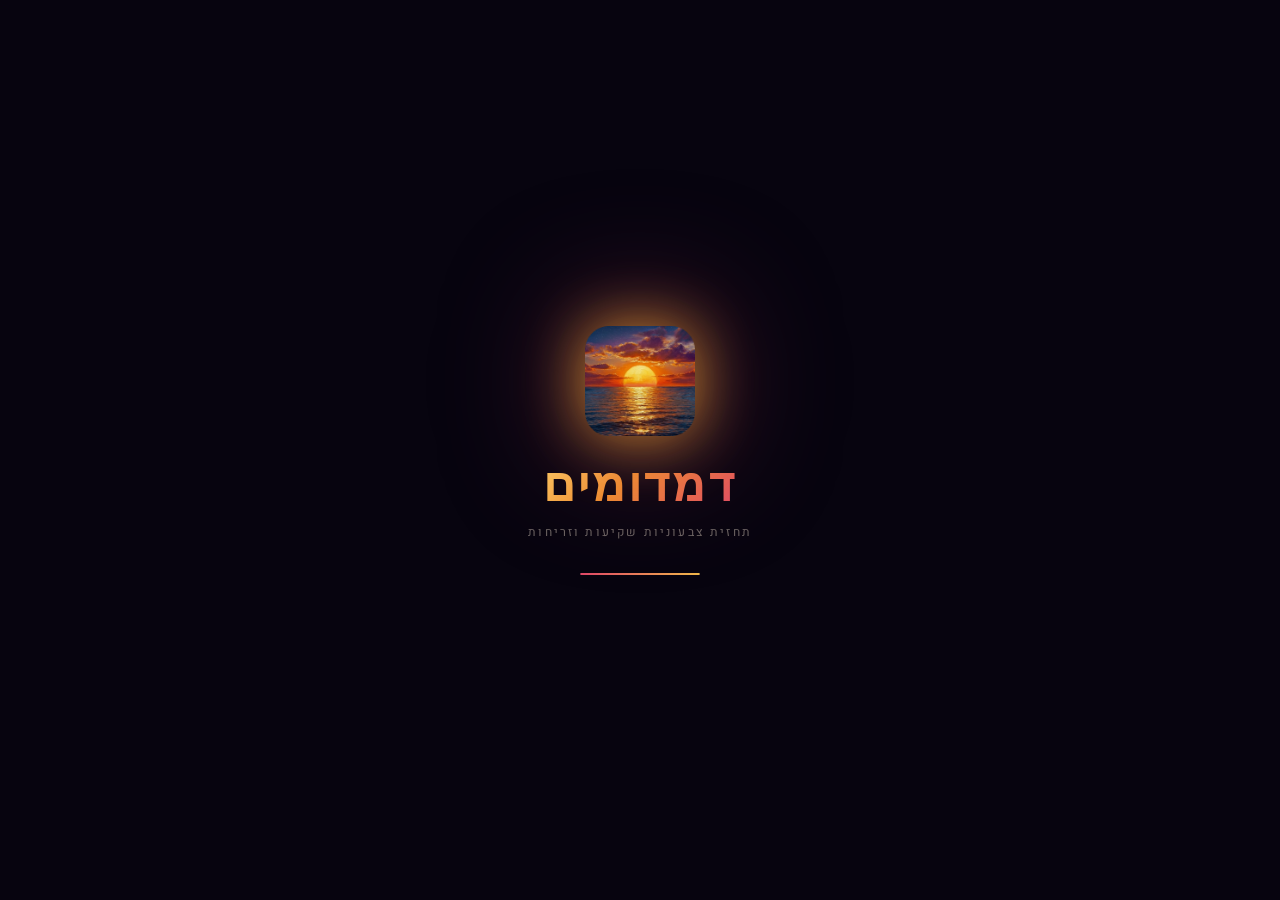
==== index.html @ 78672ca5 "Add files via upload" ====
<!doctype html>
<html lang="he" dir="rtl">
<head>
  <meta charset="UTF-8" />
  <meta name="viewport" content="width=device-width, initial-scale=1, viewport-fit=cover" />
  <meta name="theme-color" content="#07040f" />
  <meta name="apple-mobile-web-app-capable" content="yes" />
  <meta name="apple-mobile-web-app-status-bar-style" content="black-translucent" />
  <link rel="manifest" href="./manifest.json" />
  <link rel="apple-touch-icon" href="icons/icon-192.png" />
  <link rel="preconnect" href="https://fonts.googleapis.com" />
  <link rel="preconnect" href="https://fonts.gstatic.com" crossorigin />
  <link href="https://fonts.googleapis.com/css2?family=Cormorant+Garamond:ital,wght@0,400;0,600;0,700;1,400&family=Heebo:wght@300;400;500;600&display=swap" rel="stylesheet" />
  <link rel="stylesheet" href="./css/app.css" />
  <title>דמדומים</title>
</head>
<body>

<!-- ── Splash ── -->
<div id="splash">
  <img class="splash-logo" src="./icons/icon-512.png" alt="דמדומים" />
  <div class="splash-title">דמדומים</div>
  <div class="splash-sub">תחזית צבעוניות שקיעות וזריחות</div>
  <div class="splash-bar"><div class="splash-bar-fill"></div></div>
</div>

<div class="container">
  <!-- Header -->
  <header>
    <div class="logo-wrap">
      <div class="logo-glow"></div>
      <img class="logo-svg" src="./icons/icon-192.png" alt="דמדומים" />
    </div>
    <h1>דמדומים</h1>
    <p class="tagline">תחזית צבעוניות שקיעות וזריחות</p>
    <div class="header-line"></div>
  </header>

  <!-- Nav -->
  <nav class="nav">
    <a class="nav__item nav__item--active" href="./index.html">🌅 תחזית</a>
    <a class="nav__item" href="./spot.html">🔭 Spot Finder</a>
    <button class="nav__item nav__share" id="btnShareApp" onclick="window.shareApp()">📤 שתף</button>
  </nav>

  <!-- Location (hidden — עדכון אוטומטי דרך app.js) -->
  <div style="display:none" aria-hidden="true">
    <strong id="locInfo"></strong>
    <span id="locCoords"></span>
    <button id="btnGps"></button>
  </div>

  <div class="city-search-row">
    <input class="city-input" id="placeInput" type="text" placeholder="חפש עיר / כתובת..." inputmode="search"
           onkeydown="if(event.key==='Enter') document.getElementById('btnSearch').click()" />
    <button class="city-search-btn" id="btnSearch">🔍</button>
    <button class="city-search-btn" id="btnFav" title="הוסף למועדפים">⭐</button>
  </div>

  <!-- Favorites -->
  <div class="favorites-strip" id="favList"></div>

  <!-- Main content -->
  <div id="mainContent">
    <div class="loading-state">
      <span>🌅</span>
      <p>מאתר מיקום…</p>
    </div>
  </div>

  <!-- Hidden sun data (used by sun.js) -->
  <div style="display:none" aria-hidden="true">
    <span id="sunrise"></span>
    <span id="sunset"></span>
    <span id="sun-astro-dawn"></span>
    <span id="sun-blue-morning"></span>
    <span id="sun-civil-dawn"></span>
    <span id="sun-sunrise-full"></span>
    <span id="sun-golden-end"></span>
    <span id="sun-solar-noon"></span>
    <span id="sun-golden-start"></span>
    <span id="sun-sunset-full"></span>
    <span id="sun-blue-evening"></span>
    <span id="sun-civil-dusk"></span>
    <span id="sun-day-length"></span>
    <span id="sunset-score"></span>
  </div>


  <!-- PWA install -->
  <div class="install-banner" id="installBanner" style="display:none">
    <div>
      <strong>📲 התקן כאפליקציה</strong>
      <p>שתף ← "הוסף למסך הבית"</p>
    </div>
    <button class="install-dismiss" onclick="document.getElementById('installBanner').style.display='none'">×</button>
  </div>

  <footer class="footer-txt">
    נתוני מזג אוויר: Open-Meteo • שמש: sunrise-sunset.org<br>
    דמדומים © 2026
  </footer>
</div>

<script src="./js/app.js"></script>
<script src="./js/sun.js"></script>
<script src="./js/favorites.js"></script>
<script src="./js/forecast.js"></script>
<script src="./js/notifications.js"></script>
</body>
</html>
---- css/app.css ----
/* ══════════════════════════════════════════════════════════════
   דמדומים — app.css
   Visual style: Cormorant Garamond + Heebo, dark cosmic theme
   ══════════════════════════════════════════════════════════════ */

:root {
  --bg:          #07040f;
  --surface:     rgba(255,255,255,0.038);
  --border:      rgba(255,185,80,0.12);
  --border-lit:  rgba(255,185,80,0.28);
  --text:        #f4e8d4;
  --muted:       rgba(244,232,212,0.42);
  --gold:        #f0b84a;
  --gold2:       #ffd46a;
  --rose:        #e04868;
  --sky:         #5aaed4;
  --green:       #4ec870;
  --amber:       #ff9030;
  /* dynamic bg — updated by JS */
  --dyn1: rgba(200,60,100,0.17);
  --dyn2: rgba(240,165,50,0.13);
  --dyn3: rgba(60,110,220,0.09);
}

* { margin:0; padding:0; box-sizing:border-box; }

body {
  font-family: 'Heebo', sans-serif;
  background: var(--bg);
  color: var(--text);
  min-height: 100dvh;
  overflow-x: hidden;
}

/* ── Stars bg ── */
body::after {
  content:''; position:fixed; inset:0; pointer-events:none; z-index:0;
  background-image:
    radial-gradient(1.8px 1.8px at  7%  5%, rgba(255,255,255,0.95) 0%,transparent 100%),
    radial-gradient(1.2px 1.2px at 20%  3%, rgba(255,255,255,0.55) 0%,transparent 100%),
    radial-gradient(2.2px 2.2px at 37%  8%, rgba(255,230,170,0.80) 0%,transparent 100%),
    radial-gradient(1.0px 1.0px at 51%  2%, rgba(255,255,255,0.45) 0%,transparent 100%),
    radial-gradient(1.8px 1.8px at 66%  6%, rgba(255,255,255,0.75) 0%,transparent 100%),
    radial-gradient(1.2px 1.2px at 80%  1%, rgba(190,220,255,0.65) 0%,transparent 100%),
    radial-gradient(2.4px 2.4px at 93% 10%, rgba(255,255,255,0.90) 0%,transparent 100%),
    radial-gradient(1.5px 1.5px at 46%  0%, rgba(255,255,255,0.85) 0%,transparent 100%),
    radial-gradient(1.3px 1.3px at 86% 15%, rgba(200,215,255,0.55) 0%,transparent 100%);
}

/* ── Dynamic glow bg ── */
body::before {
  content:''; position:fixed; inset:0; pointer-events:none; z-index:0;
  background:
    radial-gradient(ellipse 150% 55% at 50% -5%, var(--dyn1) 0%, transparent 55%),
    radial-gradient(ellipse 100% 50% at 90% 110%, var(--dyn2) 0%, transparent 50%),
    radial-gradient(ellipse  70% 35% at  8%  85%, var(--dyn3) 0%, transparent 50%);
  transition: background 2s ease;
}

/* ── Layout ── */
.container {
  position: relative; z-index: 1;
  max-width: 480px; margin: 0 auto;
  padding: 20px 16px 60px;
}

/* ══ SPLASH ══ */
#splash {
  position:fixed; inset:0; z-index:9999;
  background:#07040f;
  display:flex; flex-direction:column; align-items:center; justify-content:center;
  transition: opacity 0.7s ease, transform 0.7s ease;
}
#splash.hidden { opacity:0; transform:scale(1.04); pointer-events:none; }
.splash-logo {
  width:110px; height:110px;
  filter: drop-shadow(0 0 30px rgba(240,165,50,0.8)) drop-shadow(0 0 60px rgba(200,60,100,0.5));
  animation: splash-float 2s ease-in-out infinite;
}
@keyframes splash-float { 0%,100%{transform:translateY(0)} 50%{transform:translateY(-10px)} }
.splash-title {
  font-family:'Cormorant Garamond',serif; font-size:48px; font-weight:600;
  background:linear-gradient(140deg,#ffd46a 0%,#f09030 42%,#e04868 100%);
  -webkit-background-clip:text; background-clip:text; -webkit-text-fill-color:transparent;
  margin-top:20px; letter-spacing:0.06em;
}
.splash-sub { font-size:12px; color:var(--muted); letter-spacing:0.18em; text-transform:uppercase; margin-top:8px; }
.splash-bar { width:120px; height:2px; background:rgba(255,255,255,0.08); border-radius:2px; margin-top:32px; overflow:hidden; }
.splash-bar-fill {
  height:100%; width:0%; border-radius:2px;
  background:linear-gradient(90deg,var(--rose),var(--gold));
  animation: splash-load 1.6s ease forwards;
}
@keyframes splash-load { 0%{width:0%} 100%{width:100%} }

/* ══ HEADER ══ */
header { text-align:center; padding:32px 0 18px; }
.logo-wrap { position:relative; display:inline-block; margin-bottom:14px; }
.logo-svg {
  width:86px; height:86px; display:block;
  filter: drop-shadow(0 0 18px rgba(240,165,50,0.75)) drop-shadow(0 0 40px rgba(200,60,100,0.45));
  animation: float 5s ease-in-out infinite;
}
.logo-glow {
  position:absolute; inset:-24px; border-radius:50%;
  background:radial-gradient(circle,rgba(240,165,50,0.18) 0%,transparent 68%);
  animation: glow-pulse 3.5s ease-in-out infinite; pointer-events:none;
}
@keyframes float      { 0%,100%{transform:translateY(0) rotate(-1deg)} 50%{transform:translateY(-9px) rotate(1deg)} }
@keyframes glow-pulse { 0%,100%{opacity:0.5;transform:scale(1)} 50%{opacity:1;transform:scale(1.12)} }

h1 {
  font-family:'Cormorant Garamond',serif; font-size:38px; font-weight:600; letter-spacing:0.05em;
  background:linear-gradient(140deg,#ffd46a 0%,#f09030 42%,#e04868 100%);
  -webkit-background-clip:text; background-clip:text; -webkit-text-fill-color:transparent;
  margin-bottom:6px;
}
.tagline { font-size:10.5px; color:var(--muted); letter-spacing:0.20em; text-transform:uppercase; font-weight:300; }
.header-line { width:56px; height:1px; margin:14px auto 0; background:linear-gradient(90deg,transparent,var(--gold),transparent); }

/* ══ NAV ══ */
.nav {
  display:flex; gap:4px; margin:14px 0;
  background:rgba(255,255,255,0.02); border:1px solid var(--border);
  border-radius:16px; padding:4px; backdrop-filter:blur(16px);
}
.nav__item {
  flex:1; text-align:center; padding:9px 4px; border-radius:11px;
  font-size:13px; font-weight:500; cursor:pointer;
  transition:all 0.25s; color:var(--muted);
  text-decoration:none;
}
.nav__item--active, .nav__item:hover {
  background:linear-gradient(135deg,rgba(240,180,60,0.22),rgba(200,60,100,0.14));
  color:var(--gold2);
  box-shadow:inset 0 0 0 1px rgba(240,180,60,0.22);
}

/* ══ LOCATION ══ */
.location-bar {
  display:flex; align-items:center; gap:10px;
  background:linear-gradient(135deg,rgba(255,185,80,0.055),rgba(200,60,100,0.028));
  border:1px solid var(--border); border-radius:14px;
  padding:13px 16px; margin-bottom:10px;
  transition:all 0.25s; backdrop-filter:blur(16px);
}
.location-bar:hover { border-color:var(--border-lit); }
.location-icon { font-size:20px; }
.location-text { flex:1; }
.location-text strong { display:block; color:var(--text); font-size:15px; font-weight:600; margin-bottom:1px; }
.location-text span   { font-size:12px; color:var(--muted); }
.refresh-btn {
  background:linear-gradient(135deg,rgba(240,180,60,0.22),rgba(240,165,50,0.12));
  border:1px solid rgba(240,180,60,0.32); border-radius:8px;
  color:var(--gold2); font-size:11px; font-weight:600; letter-spacing:0.06em;
  padding:6px 14px; cursor:pointer; font-family:'Heebo',sans-serif; transition:all 0.2s;
}
.refresh-btn:hover { background:rgba(240,180,60,0.32); }
.refresh-btn:disabled { opacity:0.38; cursor:not-allowed; }

/* ── City search ── */
.city-search-row { display:flex; gap:8px; margin-bottom:6px; }
.city-input {
  flex:1; background:rgba(255,255,255,0.028); border:1px solid var(--border);
  border-radius:12px; color:var(--text); font-family:'Heebo',sans-serif;
  font-size:14px; padding:12px 16px; outline:none; transition:all 0.25s; direction:rtl;
}
.city-input::placeholder { color:var(--muted); }
.city-input:focus { border-color:rgba(240,180,60,0.44); background:rgba(240,180,60,0.04); box-shadow:0 0 0 3px rgba(240,165,50,0.09); }
.city-search-btn {
  background:rgba(255,255,255,0.035); border:1px solid var(--border);
  border-radius:12px; color:var(--muted); font-size:18px;
  padding:0 14px; cursor:pointer; transition:all 0.2s;
}
.city-search-btn:hover { background:rgba(255,255,255,0.08); color:var(--text); border-color:var(--border-lit); }

/* ── Favorites strip ── */
.favorites-strip {
  display:flex; gap:6px; overflow-x:auto; padding:4px 0 10px;
  scrollbar-width:none;
}
.favorites-strip::-webkit-scrollbar { display:none; }
.fav-chip {
  flex-shrink:0; display:flex; align-items:center; gap:5px;
  background:rgba(240,180,60,0.08); border:1px solid rgba(240,180,60,0.2);
  border-radius:20px; padding:5px 10px 5px 12px; cursor:pointer;
  font-size:12px; color:var(--gold); white-space:nowrap; transition:all 0.2s;
}
.fav-chip:hover { background:rgba(240,180,60,0.16); }
.fav-remove { color:var(--muted); font-size:14px; padding:0 2px; }
.fav-remove:hover { color:var(--rose); }

/* ══ LOADING / ERROR ══ */
.loading-state {
  text-align:center; padding:64px 20px; color:var(--muted);
  font-size:16px;
}
.loading-state span { display:block; font-size:44px; margin-bottom:16px; }

/* ══ WEEKLY CHART ══ */
.week-chart-section {
  background:linear-gradient(145deg,rgba(255,255,255,0.04),rgba(255,255,255,0.015));
  border:1px solid var(--border); border-radius:20px;
  padding:18px; margin-bottom:16px;
  animation: slideUp 0.5s ease both;
}
.week-chart-title {
  font-family:'Cormorant Garamond',serif; font-size:18px; font-weight:600; margin-bottom:4px;
  background:linear-gradient(120deg,var(--text),var(--gold));
  -webkit-background-clip:text; background-clip:text; -webkit-text-fill-color:transparent;
}
.week-chart-sub { font-size:11px; color:var(--muted); margin-bottom:16px; }
.chart-bars { display:flex; gap:6px; align-items:flex-end; height:110px; }
.chart-bar-wrap { flex:1; display:flex; flex-direction:column; align-items:center; gap:4px; }
.chart-bar-outer { width:100%; background:rgba(255,255,255,0.06); border-radius:6px; overflow:hidden; flex:1; display:flex; align-items:flex-end; }
.chart-bar-inner { width:100%; border-radius:6px; transition:height 0.8s cubic-bezier(.22,1,.36,1); min-height:4px; }
.chart-bar-label { font-size:9px; color:var(--muted); white-space:nowrap; }
.chart-bar-score { font-size:10px; font-weight:700; }

/* ══ DAY CARDS ══ */
@keyframes slideUp { from{opacity:0;transform:translateY(26px) scale(0.975)} to{opacity:1;transform:none} }

.day-card {
  background:linear-gradient(150deg,rgba(255,255,255,0.048) 0%,rgba(255,255,255,0.018) 100%);
  border:1px solid var(--border); border-radius:22px;
  padding:20px; margin-bottom:16px;
  backdrop-filter:blur(24px);
  animation: slideUp 0.55s cubic-bezier(.22,1,.36,1) both;
  box-shadow:0 6px 28px rgba(0,0,0,0.32), inset 0 1px 0 rgba(255,255,255,0.065);
}
.day-card--today {
  border-color:rgba(240,165,50,0.22);
  box-shadow:0 6px 28px rgba(0,0,0,0.32), 0 0 0 1px rgba(240,165,50,0.1), inset 0 1px 0 rgba(255,255,255,0.07);
}

.day-header { display:flex; justify-content:space-between; align-items:flex-start; margin-bottom:16px; }
.day-name {
  font-family:'Cormorant Garamond',serif; font-size:24px; font-weight:600; letter-spacing:0.03em;
  background:linear-gradient(120deg,var(--text) 0%,var(--gold) 100%);
  -webkit-background-clip:text; background-clip:text; -webkit-text-fill-color:transparent;
}
.day-date { font-size:11px; color:var(--muted); margin-top:3px; letter-spacing:0.05em; }
.weather-summary {
  display:flex; align-items:center; gap:5px; font-size:11.5px; color:var(--muted);
  background:rgba(255,255,255,0.045); border:1px solid var(--border);
  border-radius:8px; padding:5px 10px;
}

/* ══ SUN EVENTS ══ */
.sun-events { display:grid; grid-template-columns:1fr 1fr; gap:10px; margin-bottom:14px; }
.sun-event {
  background:linear-gradient(155deg,rgba(255,255,255,0.042) 0%,rgba(255,255,255,0.014) 100%);
  border:1px solid var(--border); border-radius:16px; padding:14px;
  position:relative; overflow:hidden;
}
.sun-event::after {
  content:''; position:absolute; top:0; left:0; right:0; height:1px;
  background:linear-gradient(90deg,transparent,rgba(255,185,80,0.3),transparent);
}
.sun-event-title { font-size:10px; color:var(--muted); text-transform:uppercase; letter-spacing:0.14em; margin-bottom:7px; font-weight:500; }
.sun-event-time  { font-size:22px; font-weight:600; margin-bottom:4px; font-family:'Cormorant Garamond',serif; letter-spacing:0.02em; }
.golden-window {
  font-size:10px; color:var(--gold); margin-bottom:8px;
  background:rgba(240,165,50,0.1); border-radius:5px; padding:2px 6px; display:inline-block;
}
.score-label     { font-size:10px; color:var(--muted); margin-bottom:5px; display:flex; justify-content:space-between; }
.score-value     { font-weight:700; font-size:12.5px; }
.score-bar-track { height:5px; border-radius:3px; background:rgba(255,255,255,0.06); overflow:hidden; margin-bottom:8px; }
.score-bar-fill  { height:100%; border-radius:3px; transition:width 1.3s cubic-bezier(.22,1,.36,1); }
.score-description { font-size:11px; font-weight:600; letter-spacing:0.02em; }

/* Color palettes */
.color-palette { display:flex; margin-top:12px; border-radius:10px; overflow:hidden; height:18px; box-shadow:0 2px 8px rgba(0,0,0,0.5); }
.palette-swatch { flex:1; }

.quality-spectacular { color:#ff7040 }
.quality-vivid       { color:#ffaa38 }
.quality-nice        { color:#f0cc40 }
.quality-mild        { color:#70b8e0 }
.quality-poor        { color:var(--muted) }
.bar-spectacular { background:linear-gradient(90deg,#cc2200,#ff5030,#ff9040) }
.bar-vivid       { background:linear-gradient(90deg,#e06010,#ff9030,#ffcc40) }
.bar-nice        { background:linear-gradient(90deg,#e0aa00,#f0cc40) }
.bar-mild        { background:linear-gradient(90deg,#3888b8,#70b8e0) }
.bar-poor        { background:linear-gradient(90deg,#303040,#505060) }

/* ══ ACCORDION ══ */
.accordion-btn {
  width:100%; background:rgba(255,255,255,0.025); border:1px solid var(--border);
  border-radius:12px; color:var(--muted); font-family:'Heebo',sans-serif;
  font-size:12px; padding:9px 14px; cursor:pointer;
  display:flex; align-items:center; justify-content:space-between;
  transition:all 0.2s; margin-top:2px;
}
.accordion-btn:hover { background:rgba(255,255,255,0.05); color:var(--text); border-color:var(--border-lit); }
.accordion-arrow { transition:transform 0.3s; font-size:10px; }
.accordion-arrow.open { transform:rotate(180deg); }
.weather-detail {
  background:rgba(255,255,255,0.02); border:1px solid var(--border);
  border-radius:16px; padding:0 14px; margin-top:6px;
  overflow:hidden; max-height:0; opacity:0;
  transition:max-height 0.4s ease, opacity 0.3s ease, padding 0.3s ease;
}
.weather-detail.open { max-height:600px; opacity:1; padding:14px; }
.weather-grid { display:grid; grid-template-columns:1fr 1fr; gap:11px; }
.weather-item { display:flex; align-items:center; gap:9px; }
.weather-item-icon { font-size:22px; flex-shrink:0; }
.weather-item-text { font-size:11px; color:var(--muted); }
.weather-item-text strong { display:block; color:var(--text); font-size:14px; font-weight:600; }

/* ══ RATING / JOURNAL ══ */
.rating-row { display:flex; align-items:center; justify-content:space-between; margin-top:14px; padding-top:14px; border-top:1px solid var(--border); }
.rating-label { font-size:12px; color:var(--muted); }
.rating-stars { display:flex; gap:4px; }
.rating-star { font-size:22px; cursor:pointer; opacity:0.3; transition:all 0.15s; }
.rating-star.active { opacity:1; transform:scale(1.18); }
.rating-saved { font-size:11px; color:var(--green); margin-top:4px; display:none; }

.section-title {
  font-family:'Cormorant Garamond',serif; font-size:18px; font-weight:600; margin-bottom:12px;
  background:linear-gradient(120deg,var(--text),var(--gold));
  -webkit-background-clip:text; background-clip:text; -webkit-text-fill-color:transparent;
}
.muted-label { font-size:13px; color:var(--muted); }

.journal-stars-row { display:flex; align-items:center; gap:10px; margin-bottom:12px; }
.stars-interactive  { display:flex; gap:4px; }
.star-btn {
  background:none; border:none; font-size:26px;
  color:rgba(255,255,255,.2); cursor:pointer; padding:2px;
  transition:color .15s, transform .1s; line-height:1;
  font-family:'Heebo',sans-serif;
}
.star-btn:hover, .star-btn.star--on { color:var(--gold); }
.star-btn:active { transform:scale(1.25); }

.journal-textarea {
  width:100%; padding:12px; border-radius:14px;
  border:1px solid var(--border); background:rgba(0,0,0,.25);
  color:var(--text); font-family:'Heebo',sans-serif; font-size:14px;
  resize:vertical; outline:none;
}

.journal-item {
  background:linear-gradient(145deg,rgba(255,255,255,0.042),rgba(255,255,255,0.016));
  border:1px solid var(--border); border-radius:18px;
  padding:16px; margin-bottom:12px;
  box-shadow:0 4px 16px rgba(0,0,0,0.25);
}
.journal-item-header { display:flex; justify-content:space-between; align-items:flex-start; margin-bottom:8px; }
.journal-item-date { font-family:'Cormorant Garamond',serif; font-size:18px; font-weight:600; }
.journal-item-loc  { font-size:11.5px; color:var(--muted); margin-top:2px; }
.journal-item-del  { background:none; border:none; color:var(--muted); font-size:18px; cursor:pointer; padding:2px 6px; border-radius:6px; transition:all 0.2s; }
.journal-item-del:hover { color:var(--rose); background:rgba(200,60,100,0.12); }

/* ══ SHARE ══ */
.share-card {
  background:linear-gradient(135deg,rgba(255,185,80,0.1),rgba(200,60,100,0.08));
  border:1px solid rgba(240,180,60,0.25); border-radius:18px;
  padding:18px; text-align:center; margin-bottom:16px;
}
.share-card-title { font-family:'Cormorant Garamond',serif; font-size:18px; font-weight:600; margin-bottom:4px; color:var(--gold2); }
.share-card-sub   { font-size:12px; color:var(--muted); margin-bottom:14px; }
.share-row { display:flex; gap:10px; justify-content:center; }
.share-btn-ig {
  flex:1; display:flex; align-items:center; justify-content:center; gap:8px;
  background:linear-gradient(135deg,#f09433,#e6683c,#dc2743,#cc2366,#bc1888);
  border:none; border-radius:12px; color:white; font-family:'Heebo',sans-serif;
  font-size:13px; font-weight:600; padding:11px 16px; cursor:pointer;
}
.share-btn-wa {
  flex:1; display:flex; align-items:center; justify-content:center; gap:8px;
  background:linear-gradient(135deg,#25D366,#128C7E);
  border:none; border-radius:12px; color:white; font-family:'Heebo',sans-serif;
  font-size:13px; font-weight:600; padding:11px 16px; cursor:pointer;
}
#sharePreviewWrap canvas { width:100%; border-radius:16px; display:block; }

/* ══ INSTALL BANNER ══ */
.install-banner {
  display:flex; align-items:center; gap:12px;
  background:rgba(240,180,60,0.08); border:1px solid rgba(240,180,60,0.2);
  border-radius:14px; padding:14px 16px; margin-bottom:16px;
}
.install-banner p { flex:1; font-size:13px; color:var(--muted); line-height:1.5; }
.install-banner strong { color:var(--gold); display:block; font-size:14px; margin-bottom:2px; }
.install-dismiss { background:none; border:none; color:var(--muted); font-size:22px; cursor:pointer; padding:4px; }

/* ══ BTN PRIMARY ══ */
.btn-primary {
  display:block; width:100%;
  background:linear-gradient(135deg,var(--rose),var(--gold));
  border:none; border-radius:12px; color:white;
  font-family:'Heebo',sans-serif; font-size:15px; font-weight:600;
  padding:14px; cursor:pointer; transition:opacity 0.2s;
}
.btn-primary:hover { opacity:0.88; }
.btn-primary:disabled { opacity:0.5; cursor:not-allowed; }

/* ══ FOOTER ══ */
.footer-txt { text-align:center; margin-top:36px; font-size:11px; color:rgba(244,232,212,0.18); line-height:2.1; letter-spacing:0.05em; }

/* ══ SPOT PAGE ══ */
/* (app.css is shared between index and spot) */
.spot-page .container { padding-top:0; }
.item {
  display:flex; align-items:center; gap:12px;
  background:linear-gradient(145deg,rgba(255,255,255,0.04),rgba(255,255,255,0.015));
  border:1px solid var(--border); border-radius:18px;
  padding:15px 16px; margin-bottom:10px;
  animation:slideUp 0.4s cubic-bezier(.22,1,.36,1) both;
  backdrop-filter:blur(16px);
}
.item__left { flex:1; }
.item__title { font-size:15px; font-weight:600; margin-bottom:4px; display:flex; align-items:center; gap:6px; }
.item__meta { display:flex; flex-wrap:wrap; gap:5px; margin-top:6px; }
.item__actions { display:flex; flex-direction:column; align-items:flex-end; gap:6px; }
.item__score {
  font-size:18px; font-weight:800; border-radius:10px; padding:4px 10px;
  font-family:'Cormorant Garamond',serif;
}
.badge {
  font-size:10px; font-weight:600;
  background:rgba(255,255,255,0.06); border:1px solid rgba(255,255,255,0.1);
  border-radius:6px; padding:2px 8px; color:var(--muted);
}

.btn {
  background:rgba(255,255,255,0.05); border:1px solid var(--border);
  border-radius:10px; color:var(--text); font-family:'Heebo',sans-serif;
  font-size:12px; font-weight:600; padding:7px 13px; cursor:pointer;
  text-decoration:none; display:inline-block; transition:all 0.2s;
}
.btn:hover { background:rgba(255,255,255,0.1); border-color:var(--border-lit); }
.btn--primary {
  background:linear-gradient(135deg,rgba(240,180,60,0.22),rgba(200,60,100,0.14));
  border-color:rgba(240,180,60,0.28); color:var(--gold2);
}
.btn--fav-add { padding:7px 11px; font-size:16px; }

.field { display:flex; align-items:center; gap:8px; }
.field__label { font-size:12px; color:var(--muted); white-space:nowrap; }
.range { flex:1; accent-color:var(--gold); }
.pill {
  background:rgba(255,255,255,0.06); border:1px solid var(--border);
  border-radius:999px; padding:4px 12px; font-size:12px; white-space:nowrap;
}
.select {
  background:rgba(255,255,255,0.04); border:1px solid var(--border);
  border-radius:10px; color:var(--text); font-family:'Heebo',sans-serif;
  font-size:13px; padding:8px 12px; outline:none;
}

.input {
  flex:1; background:rgba(255,255,255,0.028); border:1px solid var(--border);
  border-radius:12px; color:var(--text); font-family:'Heebo',sans-serif;
  font-size:14px; padding:12px 16px; outline:none; direction:rtl;
}

.hint { font-size:12px; line-height:1.7; margin-top:8px; }
.list { margin-top:10px; }
.muted { color:var(--muted); }
#resultSummary { font-size:12px; margin-bottom:6px; }

/* ── Notifications ─────────────────────────────────────────────── */
.notif-card {
  background: linear-gradient(145deg,rgba(255,255,255,.042),rgba(255,255,255,.016));
  border: 1px solid var(--border);
  border-radius: 20px;
  padding: 18px 16px;
  margin: 14px 0;
}
.notif-title {
  font-family: 'Cormorant Garamond', serif;
  font-size: 18px; font-weight: 600;
  color: var(--gold); margin-bottom: 12px;
}
.notif-status {
  font-size: 12px; color: var(--muted);
  margin-bottom: 14px; min-height: 16px;
}
.notif-status--ok   { color: var(--green); }
.notif-status--warn { color: var(--amber); }

.notif-row {
  border-top: 1px solid var(--border);
  padding: 12px 0;
}
.notif-row:first-of-type { border-top: none; padding-top: 0; }

.notif-row-label {
  display: flex;
  align-items: center;
  justify-content: space-between;
  font-size: 15px;
  color: var(--text);
  margin-bottom: 6px;
}

.notif-timing {
  padding: 8px 4px 2px;
}
.notif-min-label {
  font-size: 12px; color: var(--muted);
  display: block; margin-bottom: 6px;
}

/* Toggle switch */
.toggle-switch { position: relative; display: inline-block; width: 44px; height: 24px; }
.toggle-switch input { opacity: 0; width: 0; height: 0; }
.toggle-track {
  position: absolute; inset: 0;
  background: rgba(255,255,255,.12);
  border-radius: 24px;
  transition: background .25s;
  cursor: pointer;
}
.toggle-track::after {
  content: '';
  position: absolute;
  width: 18px; height: 18px;
  border-radius: 50%;
  background: var(--muted);
  top: 3px; right: 3px;
  transition: transform .25s, background .25s;
}
.toggle-switch input:checked + .toggle-track { background: rgba(240,180,60,.35); }
.toggle-switch input:checked + .toggle-track::after {
  transform: translateX(-20px);
  background: var(--gold);
}

/* ── Per-day notification button ──────────────────────────────── */
.notif-day-btn {
  margin-top: 10px;
  width: 100%;
  padding: 8px 12px;
  background: rgba(255,255,255,0.06);
  border: 1px solid rgba(255,255,255,0.12);
  border-radius: 10px;
  color: var(--muted);
  font-size: 12px;
  cursor: pointer;
  transition: all 0.2s;
  text-align: center;
}
.notif-day-btn:hover {
  background: rgba(240,165,50,0.12);
  border-color: rgba(240,165,50,0.3);
  color: var(--gold);
}
.notif-day-btn.active {
  background: rgba(240,165,50,0.15);
  border-color: var(--gold);
  color: var(--gold);
}

/* ── Share nav button ──────────────────────────────────────────── */
.nav__share {
  background: none;
  border: 1px solid rgba(255,255,255,0.15);
  border-radius: 22px;
  color: var(--muted);
  font-size: 13px;
  padding: 7px 14px;
  cursor: pointer;
  transition: all 0.2s;
  white-space: nowrap;
}
.nav__share:hover {
  border-color: var(--gold);
  color: var(--gold);
}

/* ── Cycle time button inside notif ───────────────────────────── */
.notif-change {
  font-size: 10px;
  color: var(--muted);
  border: 1px solid rgba(255,255,255,0.15);
  border-radius: 8px;
  padding: 2px 6px;
  cursor: pointer;
  transition: all 0.2s;
  margin-right: 4px;
}
.notif-change:hover { color: var(--gold); border-color: var(--gold); }

/* ── Rating stars fix ─────────────────────────────────────────── */
.rating-star { cursor: pointer; font-size: 22px; transition: transform 0.15s; }
.rating-star:hover { transform: scale(1.2); }
.rating-star.active { color: var(--gold); }
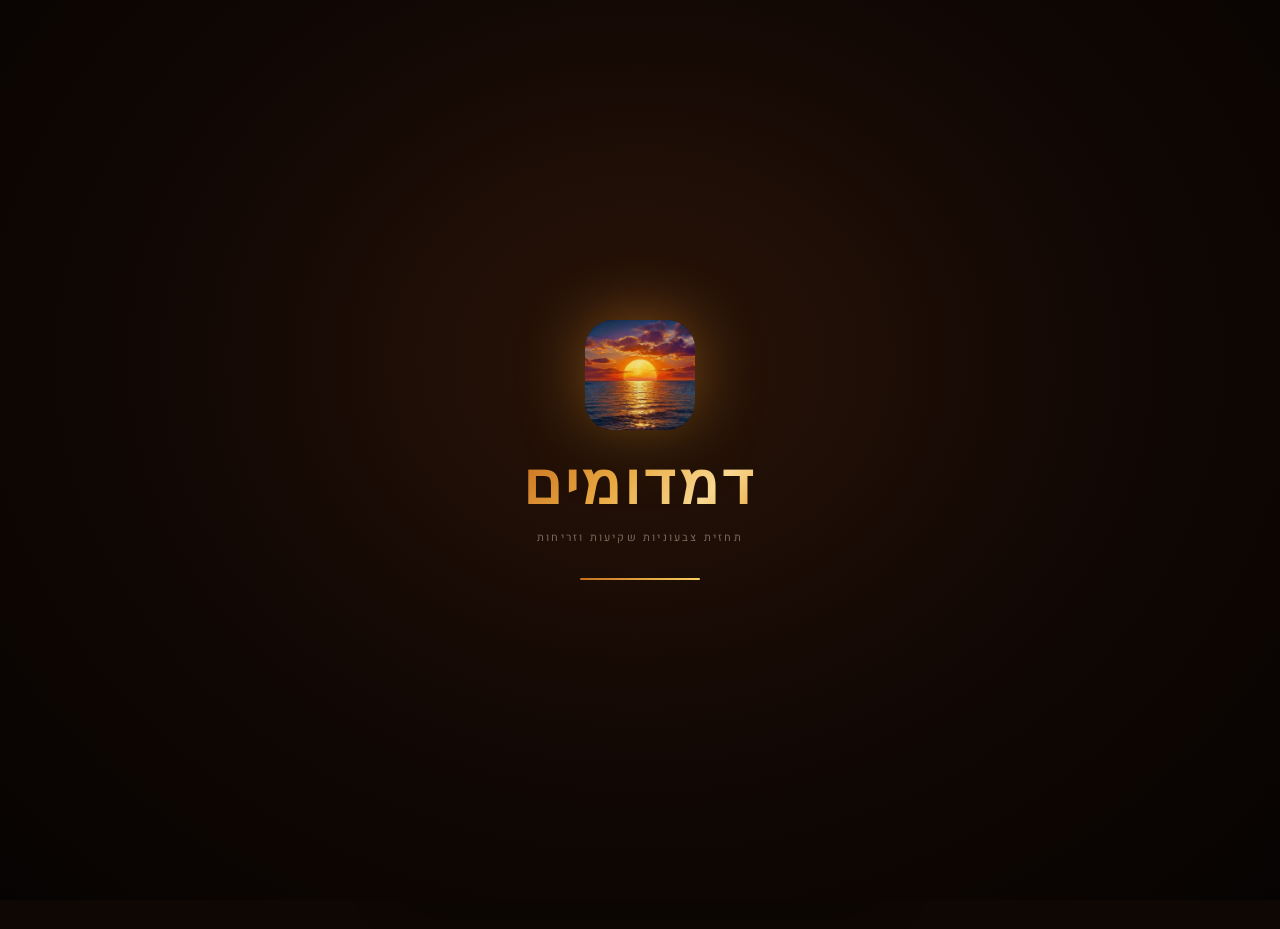
==== commit bbb94787: "Add files via upload" ====
--- a/index.html
+++ b/index.html
@@ -3,109 +3,112 @@
 <head>
   <meta charset="UTF-8" />
   <meta name="viewport" content="width=device-width, initial-scale=1, viewport-fit=cover" />
-  <meta name="theme-color" content="#07040f" />
+  <meta name="theme-color" content="#1a0c04" />
   <meta name="apple-mobile-web-app-capable" content="yes" />
   <meta name="apple-mobile-web-app-status-bar-style" content="black-translucent" />
+  <meta name="description" content="דמדומים — תחזית צבעוניות שקיעות וזריחות" />
   <link rel="manifest" href="./manifest.json" />
-  <link rel="apple-touch-icon" href="icons/icon-192.png" />
+  <link rel="apple-touch-icon" href="./icons/icon-512.png" />
   <link rel="preconnect" href="https://fonts.googleapis.com" />
   <link rel="preconnect" href="https://fonts.gstatic.com" crossorigin />
-  <link href="https://fonts.googleapis.com/css2?family=Cormorant+Garamond:ital,wght@0,400;0,600;0,700;1,400&family=Heebo:wght@300;400;500;600&display=swap" rel="stylesheet" />
+  <link href="https://fonts.googleapis.com/css2?family=Cormorant+Garamond:wght@500;600;700&family=Heebo:wght@300;400;500;700;800&display=swap" rel="stylesheet" />
   <link rel="stylesheet" href="./css/app.css" />
   <title>דמדומים</title>
 </head>
-<body>
-
-<!-- ── Splash ── -->
-<div id="splash">
-  <img class="splash-logo" src="./icons/icon-512.png" alt="דמדומים" />
-  <div class="splash-title">דמדומים</div>
-  <div class="splash-sub">תחזית צבעוניות שקיעות וזריחות</div>
-  <div class="splash-bar"><div class="splash-bar-fill"></div></div>
-</div>
-
-<div class="container">
-  <!-- Header -->
-  <header>
-    <div class="logo-wrap">
-      <div class="logo-glow"></div>
-      <img class="logo-svg" src="./icons/icon-192.png" alt="דמדומים" />
-    </div>
-    <h1>דמדומים</h1>
-    <p class="tagline">תחזית צבעוניות שקיעות וזריחות</p>
-    <div class="header-line"></div>
-  </header>
-
-  <!-- Nav -->
-  <nav class="nav">
-    <a class="nav__item nav__item--active" href="./index.html">🌅 תחזית</a>
-    <a class="nav__item" href="./spot.html">🔭 Spot Finder</a>
-    <button class="nav__item nav__share" id="btnShareApp" onclick="window.shareApp()">📤 שתף</button>
-  </nav>
-
-  <!-- Location (hidden — עדכון אוטומטי דרך app.js) -->
-  <div style="display:none" aria-hidden="true">
-    <strong id="locInfo"></strong>
-    <span id="locCoords"></span>
-    <button id="btnGps"></button>
+<body class="theme-home">
+  <!-- Splash -->
+  <div id="splash" class="splash-v2">
+    <img class="splash-logo" src="./icons/icon-512.png" alt="דמדומים" />
+    <div class="splash-title">דמדומים</div>
+    <div class="splash-sub">תחזית צבעוניות שקיעות וזריחות</div>
+    <div class="splash-bar"><div class="splash-bar-fill"></div></div>
   </div>
 
-  <div class="city-search-row">
-    <input class="city-input" id="placeInput" type="text" placeholder="חפש עיר / כתובת..." inputmode="search"
-           onkeydown="if(event.key==='Enter') document.getElementById('btnSearch').click()" />
-    <button class="city-search-btn" id="btnSearch">🔍</button>
-    <button class="city-search-btn" id="btnFav" title="הוסף למועדפים">⭐</button>
+  <div class="mobile-shell">
+    <!-- Hero -->
+    <header class="hero hero--home">
+      <div class="hero__media"><img src="./icons/icon-512.png" alt="שקיעה" /></div>
+      <div class="hero__overlay"></div>
+      <div class="hero__top">
+        <button class="hero-chip hero-chip--ghost" id="btnShareApp" onclick="window.shareApp()">📤 שתף</button>
+        <button class="hero-chip" id="installBtn" hidden>📲 התקן</button>
+      </div>
+      <div class="hero__content">
+        <span class="eyebrow">Sunset &amp; Sunrise Forecast</span>
+        <h1>דמדומים</h1>
+        <p>תחזית צבעוניות שקיעות וזריחות עם חיפוש נקודות תצפית קרובות.</p>
+        <div class="hero__actions">
+          <a class="cta cta--primary" href="#mainContent">לצפייה בתחזית</a>
+          <a class="cta cta--glass" href="./spot.html">🔭 Spot Finder</a>
+        </div>
+      </div>
+    </header>
+
+    <main class="app-main">
+      <!-- Search card -->
+      <section class="card card--soft card--search">
+        <div class="location-row">
+          <div class="location-copy">
+            <div class="location-label">מיקום נוכחי</div>
+            <strong id="locInfo">מאתר מיקום…</strong>
+            <span id="locCoords"></span>
+          </div>
+          <button class="icon-ghost" id="btnGps" aria-label="GPS">📍</button>
+        </div>
+        <div class="city-search-row city-search-row--v2">
+          <input class="city-input" id="placeInput" type="text"
+                 placeholder="חפש עיר / כתובת..." inputmode="search"
+                 onkeydown="if(event.key==='Enter') document.getElementById('btnSearch').click()" />
+          <button class="city-search-btn" id="btnSearch" aria-label="חיפוש">🔎</button>
+          <button class="city-search-btn city-search-btn--star" id="btnFav" title="הוסף למועדפים">☆</button>
+        </div>
+        <div class="favorites-strip favorites-strip--v2" id="favList"></div>
+      </section>
+
+      <!-- Forecast -->
+      <div id="mainContent" class="forecast-stack">
+        <div class="loading-state loading-state--card">
+          <span>🌅</span>
+          <p>מאתר מיקום…</p>
+        </div>
+      </div>
+
+      <!-- Hidden sun data -->
+      <div style="display:none" aria-hidden="true">
+        <span id="sunrise"></span><span id="sunset"></span>
+        <span id="sun-astro-dawn"></span><span id="sun-blue-morning"></span>
+        <span id="sun-civil-dawn"></span><span id="sun-sunrise-full"></span>
+        <span id="sun-golden-end"></span><span id="sun-solar-noon"></span>
+        <span id="sun-golden-start"></span><span id="sun-sunset-full"></span>
+        <span id="sun-blue-evening"></span><span id="sun-civil-dusk"></span>
+        <span id="sun-day-length"></span><span id="sunset-score"></span>
+      </div>
+
+      <!-- Install banner -->
+      <div class="install-banner" id="installBanner" style="display:none">
+        <div>
+          <strong>📲 התקן כאפליקציה</strong>
+          <p style="margin:4px 0 0;font-size:13px;color:var(--text-muted)">שתף ← הוסף למסך הבית</p>
+        </div>
+        <button class="install-dismiss" onclick="document.getElementById('installBanner').style.display='none'">×</button>
+      </div>
+
+      <footer class="footer-txt footer-txt--v2">
+        נתוני מזג אוויר: Open-Meteo • חישובי שמש: NOAA • דמדומים © 2026
+      </footer>
+    </main>
+
+    <nav class="bottom-nav">
+      <a class="bottom-nav__item is-active" href="./index.html"><span>🏠</span><small>בית</small></a>
+      <a class="bottom-nav__item" href="./spot.html"><span>🔭</span><small>Spot Finder</small></a>
+      <a class="bottom-nav__item" href="./privacy-policy.html"><span>🔒</span><small>פרטיות</small></a>
+    </nav>
   </div>
 
-  <!-- Favorites -->
-  <div class="favorites-strip" id="favList"></div>
-
-  <!-- Main content -->
-  <div id="mainContent">
-    <div class="loading-state">
-      <span>🌅</span>
-      <p>מאתר מיקום…</p>
-    </div>
-  </div>
-
-  <!-- Hidden sun data (used by sun.js) -->
-  <div style="display:none" aria-hidden="true">
-    <span id="sunrise"></span>
-    <span id="sunset"></span>
-    <span id="sun-astro-dawn"></span>
-    <span id="sun-blue-morning"></span>
-    <span id="sun-civil-dawn"></span>
-    <span id="sun-sunrise-full"></span>
-    <span id="sun-golden-end"></span>
-    <span id="sun-solar-noon"></span>
-    <span id="sun-golden-start"></span>
-    <span id="sun-sunset-full"></span>
-    <span id="sun-blue-evening"></span>
-    <span id="sun-civil-dusk"></span>
-    <span id="sun-day-length"></span>
-    <span id="sunset-score"></span>
-  </div>
-
-
-  <!-- PWA install -->
-  <div class="install-banner" id="installBanner" style="display:none">
-    <div>
-      <strong>📲 התקן כאפליקציה</strong>
-      <p>שתף ← "הוסף למסך הבית"</p>
-    </div>
-    <button class="install-dismiss" onclick="document.getElementById('installBanner').style.display='none'">×</button>
-  </div>
-
-  <footer class="footer-txt">
-    נתוני מזג אוויר: Open-Meteo • שמש: sunrise-sunset.org<br>
-    דמדומים © 2026
-  </footer>
-</div>
-
-<script src="./js/app.js"></script>
-<script src="./js/sun.js"></script>
-<script src="./js/favorites.js"></script>
-<script src="./js/forecast.js"></script>
-<script src="./js/notifications.js"></script>
+  <script src="./js/app.js"></script>
+  <script src="./js/sun.js"></script>
+  <script src="./js/favorites.js"></script>
+  <script src="./js/forecast.js"></script>
+  <script src="./js/notifications.js"></script>
 </body>
 </html>
--- a/css/app.css
+++ b/css/app.css
@@ -1,591 +1,712 @@
-/* ══════════════════════════════════════════════════════════════
-   דמדומים — app.css
-   Visual style: Cormorant Garamond + Heebo, dark cosmic theme
-   ══════════════════════════════════════════════════════════════ */
+
+/* ═══════════════════════════════════════════════════════════════
+   דמדומים — Dark Atmospheric Theme
+   "Golden Dusk" — כהה, עמוק, אטמוספרי כמו שמיים לפני שקיעה
+   ═══════════════════════════════════════════════════════════════ */
 
 :root {
-  --bg:          #07040f;
-  --surface:     rgba(255,255,255,0.038);
-  --border:      rgba(255,185,80,0.12);
-  --border-lit:  rgba(255,185,80,0.28);
-  --text:        #f4e8d4;
-  --muted:       rgba(244,232,212,0.42);
-  --gold:        #f0b84a;
-  --gold2:       #ffd46a;
-  --rose:        #e04868;
-  --sky:         #5aaed4;
-  --green:       #4ec870;
-  --amber:       #ff9030;
-  /* dynamic bg — updated by JS */
-  --dyn1: rgba(200,60,100,0.17);
-  --dyn2: rgba(240,165,50,0.13);
-  --dyn3: rgba(60,110,220,0.09);
-}
-
-* { margin:0; padding:0; box-sizing:border-box; }
-
+  /* Core palette — golden dusk */
+  --gold:        #e8a44a;
+  --gold-bright: #f5c878;
+  --gold-dim:    #b07830;
+  --amber:       #c9622a;
+  --cream:       #f5e8d0;
+  --cream-dim:   rgba(245,232,208,0.72);
+
+  /* Glass surfaces */
+  --glass-dark:    rgba(18,10,4,0.55);
+  --glass-mid:     rgba(30,16,6,0.48);
+  --glass-light:   rgba(60,32,10,0.36);
+  --glass-gold:    rgba(180,110,30,0.22);
+  --glass-border:  rgba(220,160,60,0.18);
+  --glass-border-strong: rgba(220,160,60,0.34);
+
+  /* Text */
+  --text:        #f5e8d0;
+  --text-dim:    rgba(245,232,208,0.68);
+  --text-muted:  rgba(245,232,208,0.42);
+
+  /* Functional */
+  --success: #5a9e6a;
+  --danger:  #c05040;
+
+  /* Shadows */
+  --shadow-gold: 0 20px 60px rgba(180,100,20,0.35);
+  --shadow-soft: 0 8px 28px rgba(0,0,0,0.40);
+  --shadow-card: 0 12px 40px rgba(0,0,0,0.50);
+
+  /* Radii */
+  --r-xl: 28px;
+  --r-lg: 22px;
+  --r-md: 16px;
+  --r-sm: 12px;
+  --r-pill: 999px;
+
+  /* Safe areas */
+  --safe-bottom: env(safe-area-inset-bottom, 0px);
+  --safe-top:    env(safe-area-inset-top, 0px);
+
+  /* Dynamic bg orbs (updated by forecast.js) */
+  --dyn1: rgba(255,140,30,0.18);
+  --dyn2: rgba(200,80,20,0.14);
+  --dyn3: rgba(100,60,160,0.10);
+}
+
+/* ── Reset & base ── */
+*, *::before, *::after { box-sizing: border-box }
+html { scroll-behavior: smooth }
 body {
+  margin: 0;
   font-family: 'Heebo', sans-serif;
-  background: var(--bg);
   color: var(--text);
-  min-height: 100dvh;
+  min-height: 100vh;
+  background: #0e0704;
+  -webkit-tap-highlight-color: transparent;
   overflow-x: hidden;
 }
 
-/* ── Stars bg ── */
+/* Full-screen background — sunset photo behind everything */
+body::before {
+  content: '';
+  position: fixed;
+  inset: 0;
+  background:
+    url('./icons/icon-512.png') center/cover no-repeat;
+  filter: saturate(1.3) brightness(0.38) contrast(1.1);
+  z-index: 0;
+  transform: scale(1.04);
+}
+
+/* Atmospheric overlay over background */
 body::after {
-  content:''; position:fixed; inset:0; pointer-events:none; z-index:0;
-  background-image:
-    radial-gradient(1.8px 1.8px at  7%  5%, rgba(255,255,255,0.95) 0%,transparent 100%),
-    radial-gradient(1.2px 1.2px at 20%  3%, rgba(255,255,255,0.55) 0%,transparent 100%),
-    radial-gradient(2.2px 2.2px at 37%  8%, rgba(255,230,170,0.80) 0%,transparent 100%),
-    radial-gradient(1.0px 1.0px at 51%  2%, rgba(255,255,255,0.45) 0%,transparent 100%),
-    radial-gradient(1.8px 1.8px at 66%  6%, rgba(255,255,255,0.75) 0%,transparent 100%),
-    radial-gradient(1.2px 1.2px at 80%  1%, rgba(190,220,255,0.65) 0%,transparent 100%),
-    radial-gradient(2.4px 2.4px at 93% 10%, rgba(255,255,255,0.90) 0%,transparent 100%),
-    radial-gradient(1.5px 1.5px at 46%  0%, rgba(255,255,255,0.85) 0%,transparent 100%),
-    radial-gradient(1.3px 1.3px at 86% 15%, rgba(200,215,255,0.55) 0%,transparent 100%);
-}
-
-/* ── Dynamic glow bg ── */
-body::before {
-  content:''; position:fixed; inset:0; pointer-events:none; z-index:0;
+  content: '';
+  position: fixed;
+  inset: 0;
   background:
-    radial-gradient(ellipse 150% 55% at 50% -5%, var(--dyn1) 0%, transparent 55%),
-    radial-gradient(ellipse 100% 50% at 90% 110%, var(--dyn2) 0%, transparent 50%),
-    radial-gradient(ellipse  70% 35% at  8%  85%, var(--dyn3) 0%, transparent 50%);
-  transition: background 2s ease;
-}
-
-/* ── Layout ── */
-.container {
-  position: relative; z-index: 1;
-  max-width: 480px; margin: 0 auto;
-  padding: 20px 16px 60px;
-}
-
-/* ══ SPLASH ══ */
+    radial-gradient(ellipse at 50% 0%,   var(--dyn1) 0%, transparent 55%),
+    radial-gradient(ellipse at 20% 60%,  var(--dyn2) 0%, transparent 45%),
+    radial-gradient(ellipse at 80% 90%,  var(--dyn3) 0%, transparent 40%),
+    linear-gradient(180deg,
+      rgba(14,7,4,0.20) 0%,
+      rgba(10,5,2,0.55) 50%,
+      rgba(6,3,1,0.80) 100%);
+  z-index: 0;
+  pointer-events: none;
+}
+
+a { color: inherit; text-decoration: none }
+button, input, select { font: inherit }
+img { max-width: 100%; display: block }
+
+.sr-only {
+  position: absolute !important;
+  width: 1px; height: 1px;
+  padding: 0; margin: -1px; overflow: hidden;
+  clip: rect(0,0,0,0); border: 0;
+}
+
+/* ── Shell ── */
+.mobile-shell {
+  position: relative;
+  z-index: 1;
+  width: min(100%, 520px);
+  margin: 0 auto;
+  min-height: 100vh;
+  padding-bottom: calc(100px + var(--safe-bottom));
+}
+.mobile-shell--spot { padding-bottom: calc(100px + var(--safe-bottom)) }
+.app-main { padding: 0 14px 24px }
+.app-main--spot { padding-top: 10px }
+.policy-main { padding: 12px 14px 24px }
+
+/* ══════════════════════════════════════════════
+   SPLASH
+   ══════════════════════════════════════════════ */
 #splash {
-  position:fixed; inset:0; z-index:9999;
-  background:#07040f;
-  display:flex; flex-direction:column; align-items:center; justify-content:center;
-  transition: opacity 0.7s ease, transform 0.7s ease;
-}
-#splash.hidden { opacity:0; transform:scale(1.04); pointer-events:none; }
+  position: fixed; inset: 0; z-index: 9999;
+  display: flex; flex-direction: column;
+  justify-content: center; align-items: center;
+  background: radial-gradient(ellipse at 50% 40%,
+    #2a1408 0%, #120804 50%, #060302 100%);
+  transition: opacity .7s ease, visibility .7s ease;
+}
+#splash.hidden { opacity: 0; visibility: hidden }
+
 .splash-logo {
-  width:110px; height:110px;
-  filter: drop-shadow(0 0 30px rgba(240,165,50,0.8)) drop-shadow(0 0 60px rgba(200,60,100,0.5));
-  animation: splash-float 2s ease-in-out infinite;
-}
-@keyframes splash-float { 0%,100%{transform:translateY(0)} 50%{transform:translateY(-10px)} }
+  width: 110px; height: 110px; border-radius: 28px; object-fit: cover;
+  box-shadow: 0 0 60px rgba(220,140,40,0.50), 0 20px 50px rgba(0,0,0,0.60);
+  animation: splashLogoIn .7s cubic-bezier(.22,1,.36,1) both;
+}
+@keyframes splashLogoIn {
+  from { opacity:0; transform: scale(.75) translateY(20px) }
+  to   { opacity:1; transform: scale(1)   translateY(0) }
+}
 .splash-title {
-  font-family:'Cormorant Garamond',serif; font-size:48px; font-weight:600;
-  background:linear-gradient(140deg,#ffd46a 0%,#f09030 42%,#e04868 100%);
-  -webkit-background-clip:text; background-clip:text; -webkit-text-fill-color:transparent;
-  margin-top:20px; letter-spacing:0.06em;
-}
-.splash-sub { font-size:12px; color:var(--muted); letter-spacing:0.18em; text-transform:uppercase; margin-top:8px; }
-.splash-bar { width:120px; height:2px; background:rgba(255,255,255,0.08); border-radius:2px; margin-top:32px; overflow:hidden; }
+  margin-top: 20px;
+  font-family: 'Cormorant Garamond', serif;
+  font-size: 58px; font-weight: 700; letter-spacing: .06em;
+  background: linear-gradient(135deg, #c87020 0%, #e8a840 40%, #f8d890 75%, #e8a840 100%);
+  -webkit-background-clip: text; background-clip: text;
+  -webkit-text-fill-color: transparent;
+  animation: splashTextIn .8s .18s cubic-bezier(.22,1,.36,1) both;
+}
+.splash-sub {
+  margin-top: 8px; font-size: 11px;
+  letter-spacing: .20em; text-transform: uppercase;
+  color: var(--text-muted);
+  animation: splashTextIn .8s .30s cubic-bezier(.22,1,.36,1) both;
+}
+@keyframes splashTextIn {
+  from { opacity:0; transform: translateY(10px) }
+  to   { opacity:1; transform: translateY(0) }
+}
+.splash-bar {
+  width: 120px; height: 2px; border-radius: 999px;
+  background: rgba(255,255,255,.08); overflow: hidden; margin-top: 32px;
+}
 .splash-bar-fill {
-  height:100%; width:0%; border-radius:2px;
-  background:linear-gradient(90deg,var(--rose),var(--gold));
-  animation: splash-load 1.6s ease forwards;
-}
-@keyframes splash-load { 0%{width:0%} 100%{width:100%} }
-
-/* ══ HEADER ══ */
-header { text-align:center; padding:32px 0 18px; }
-.logo-wrap { position:relative; display:inline-block; margin-bottom:14px; }
-.logo-svg {
-  width:86px; height:86px; display:block;
-  filter: drop-shadow(0 0 18px rgba(240,165,50,0.75)) drop-shadow(0 0 40px rgba(200,60,100,0.45));
-  animation: float 5s ease-in-out infinite;
-}
-.logo-glow {
-  position:absolute; inset:-24px; border-radius:50%;
-  background:radial-gradient(circle,rgba(240,165,50,0.18) 0%,transparent 68%);
-  animation: glow-pulse 3.5s ease-in-out infinite; pointer-events:none;
-}
-@keyframes float      { 0%,100%{transform:translateY(0) rotate(-1deg)} 50%{transform:translateY(-9px) rotate(1deg)} }
-@keyframes glow-pulse { 0%,100%{opacity:0.5;transform:scale(1)} 50%{opacity:1;transform:scale(1.12)} }
-
-h1 {
-  font-family:'Cormorant Garamond',serif; font-size:38px; font-weight:600; letter-spacing:0.05em;
-  background:linear-gradient(140deg,#ffd46a 0%,#f09030 42%,#e04868 100%);
-  -webkit-background-clip:text; background-clip:text; -webkit-text-fill-color:transparent;
-  margin-bottom:6px;
-}
-.tagline { font-size:10.5px; color:var(--muted); letter-spacing:0.20em; text-transform:uppercase; font-weight:300; }
-.header-line { width:56px; height:1px; margin:14px auto 0; background:linear-gradient(90deg,transparent,var(--gold),transparent); }
-
-/* ══ NAV ══ */
-.nav {
-  display:flex; gap:4px; margin:14px 0;
-  background:rgba(255,255,255,0.02); border:1px solid var(--border);
-  border-radius:16px; padding:4px; backdrop-filter:blur(16px);
-}
-.nav__item {
-  flex:1; text-align:center; padding:9px 4px; border-radius:11px;
-  font-size:13px; font-weight:500; cursor:pointer;
-  transition:all 0.25s; color:var(--muted);
-  text-decoration:none;
-}
-.nav__item--active, .nav__item:hover {
-  background:linear-gradient(135deg,rgba(240,180,60,0.22),rgba(200,60,100,0.14));
-  color:var(--gold2);
-  box-shadow:inset 0 0 0 1px rgba(240,180,60,0.22);
-}
-
-/* ══ LOCATION ══ */
-.location-bar {
-  display:flex; align-items:center; gap:10px;
-  background:linear-gradient(135deg,rgba(255,185,80,0.055),rgba(200,60,100,0.028));
-  border:1px solid var(--border); border-radius:14px;
-  padding:13px 16px; margin-bottom:10px;
-  transition:all 0.25s; backdrop-filter:blur(16px);
-}
-.location-bar:hover { border-color:var(--border-lit); }
-.location-icon { font-size:20px; }
-.location-text { flex:1; }
-.location-text strong { display:block; color:var(--text); font-size:15px; font-weight:600; margin-bottom:1px; }
-.location-text span   { font-size:12px; color:var(--muted); }
-.refresh-btn {
-  background:linear-gradient(135deg,rgba(240,180,60,0.22),rgba(240,165,50,0.12));
-  border:1px solid rgba(240,180,60,0.32); border-radius:8px;
-  color:var(--gold2); font-size:11px; font-weight:600; letter-spacing:0.06em;
-  padding:6px 14px; cursor:pointer; font-family:'Heebo',sans-serif; transition:all 0.2s;
-}
-.refresh-btn:hover { background:rgba(240,180,60,0.32); }
-.refresh-btn:disabled { opacity:0.38; cursor:not-allowed; }
-
-/* ── City search ── */
-.city-search-row { display:flex; gap:8px; margin-bottom:6px; }
+  height: 100%; width: 0;
+  background: linear-gradient(90deg, #c87020, #f8d060);
+  animation: splashLoad 1.6s ease forwards;
+}
+@keyframes splashLoad { to { width: 100% } }
+
+/* ══════════════════════════════════════════════
+   HERO
+   ══════════════════════════════════════════════ */
+.hero {
+  position: relative;
+  min-height: 400px;
+  border-radius: 0 0 36px 36px;
+  overflow: hidden;
+}
+.hero--home  { min-height: 460px }
+.hero--compact { min-height: 260px }
+
+/* Hero uses the same bg image but brighter */
+.hero__media { position: absolute; inset: 0 }
+.hero__media img {
+  width: 100%; height: 100%; object-fit: cover;
+  filter: saturate(1.4) brightness(0.72) contrast(1.08);
+}
+.hero__overlay {
+  position: absolute; inset: 0;
+  background:
+    linear-gradient(180deg,
+      rgba(10,5,2,0.25) 0%,
+      rgba(14,7,3,0.18) 30%,
+      rgba(20,10,4,0.55) 65%,
+      rgba(10,5,2,0.95) 100%),
+    radial-gradient(ellipse at 50% 10%, rgba(220,130,40,0.20), transparent 50%);
+}
+.hero__top {
+  position: relative; z-index: 2;
+  display: flex; justify-content: space-between; align-items: center;
+  padding: calc(16px + var(--safe-top)) 16px 0;
+}
+.hero__top--spot { justify-content: space-between }
+.hero__content {
+  position: relative; z-index: 2;
+  padding: 80px 24px 36px;
+  display: flex; flex-direction: column; align-items: center;
+  text-align: center; gap: 12px;
+}
+.hero__content--compact { padding-top: 64px; padding-bottom: 28px }
+
+.eyebrow {
+  display: inline-flex; align-items: center; gap: 6px;
+  padding: 7px 14px; border-radius: var(--r-pill);
+  background: var(--glass-light);
+  border: 1px solid var(--glass-border);
+  backdrop-filter: blur(14px);
+  color: var(--gold); font-size: 10px;
+  letter-spacing: .18em; text-transform: uppercase;
+}
+.hero h1 {
+  margin: 2px 0 0;
+  font-family: 'Cormorant Garamond', serif;
+  font-size: 72px; line-height: .92; font-weight: 700; letter-spacing: .04em;
+  color: var(--cream);
+  text-shadow: 0 4px 40px rgba(200,100,20,0.40), 0 2px 0 rgba(0,0,0,0.30);
+}
+.hero--compact h1 { font-size: 48px }
+.hero p {
+  max-width: 320px; margin: 0;
+  color: var(--text-dim); font-size: 15px; line-height: 1.75;
+  text-shadow: 0 2px 12px rgba(0,0,0,0.50);
+}
+.hero__actions { display: flex; gap: 10px; flex-wrap: wrap; justify-content: center; margin-top: 4px }
+
+/* Chips in hero */
+.hero-chip {
+  display: inline-flex; align-items: center; justify-content: center; gap: 6px;
+  min-height: 40px; padding: 0 16px; border-radius: var(--r-pill);
+  border: 1px solid var(--glass-border);
+  background: var(--glass-dark); backdrop-filter: blur(16px);
+  color: var(--text-dim); cursor: pointer;
+  transition: background .18s, border-color .18s, transform .14s;
+  font-size: 14px;
+}
+.hero-chip:active { transform: scale(.96) }
+.hero-chip--ghost { background: rgba(0,0,0,0.30) }
+.hero-chip--static { cursor: default }
+
+/* CTA buttons */
+.cta {
+  display: inline-flex; align-items: center; justify-content: center;
+  min-height: 52px; padding: 0 24px; border-radius: var(--r-pill);
+  border: 1px solid transparent; font-weight: 700; letter-spacing: .02em;
+  transition: transform .16s, box-shadow .16s, filter .16s;
+}
+.cta:active { transform: scale(.96) }
+.cta--primary {
+  background: linear-gradient(135deg, #a84e18 0%, #d8843c 45%, #f0b860 100%);
+  color: #fff8ec;
+  box-shadow: 0 12px 32px rgba(180,90,20,0.40), inset 0 1px 0 rgba(255,255,255,0.15);
+}
+.cta--primary:hover { filter: brightness(1.08) }
+.cta--glass {
+  background: var(--glass-mid); color: var(--cream);
+  border-color: var(--glass-border); backdrop-filter: blur(14px);
+}
+.cta--glass:hover { background: var(--glass-light) }
+
+/* ══════════════════════════════════════════════
+   CARDS — glass dark
+   ══════════════════════════════════════════════ */
+.card, .controls-card, .results-card,
+.week-chart-section, .day-card, .install-banner {
+  background: var(--glass-dark);
+  border: 1px solid var(--glass-border);
+  border-radius: var(--r-xl);
+  box-shadow: var(--shadow-card);
+  backdrop-filter: blur(24px);
+  -webkit-backdrop-filter: blur(24px);
+}
+.card--soft  { background: var(--glass-mid) }
+.card--search {
+  margin-top: -54px; position: relative; z-index: 3; padding: 18px;
+  background: rgba(16,8,3,0.70);
+  border-color: rgba(200,140,40,0.20);
+}
+.card--map   { padding: 0; overflow: hidden; position: relative }
+.card--policy { padding: 24px 20px; margin-top: 14px }
+
+/* Location row */
+.location-row {
+  display: flex; align-items: center; justify-content: space-between;
+  gap: 12px; margin-bottom: 14px;
+}
+.location-copy { display: flex; flex-direction: column; gap: 3px; min-width: 0 }
+.location-label {
+  font-size: 10px; letter-spacing: .15em; text-transform: uppercase;
+  color: var(--gold); opacity: .8;
+}
+.location-copy strong {
+  font-size: 16px; white-space: nowrap;
+  overflow: hidden; text-overflow: ellipsis; color: var(--cream);
+}
+.location-copy span {
+  font-size: 11px; color: var(--text-muted);
+  white-space: nowrap; overflow: hidden; text-overflow: ellipsis;
+}
+
+.icon-ghost {
+  width: 44px; height: 44px; border: none; border-radius: var(--r-md);
+  background: var(--glass-gold); color: var(--gold);
+  border: 1px solid var(--glass-border); cursor: pointer; font-size: 18px;
+  transition: background .15s, transform .14s;
+}
+.icon-ghost:active { transform: scale(.92) }
+
+/* Search row */
+.city-search-row { display: flex; gap: 8px; align-items: center }
+.city-search-row--v2 {
+  background: rgba(255,255,255,0.06);
+  padding: 6px; border-radius: 18px;
+  border: 1px solid rgba(220,160,60,0.14);
+}
+.city-search-row--spot { margin-top: 14px }
+
 .city-input {
-  flex:1; background:rgba(255,255,255,0.028); border:1px solid var(--border);
-  border-radius:12px; color:var(--text); font-family:'Heebo',sans-serif;
-  font-size:14px; padding:12px 16px; outline:none; transition:all 0.25s; direction:rtl;
-}
-.city-input::placeholder { color:var(--muted); }
-.city-input:focus { border-color:rgba(240,180,60,0.44); background:rgba(240,180,60,0.04); box-shadow:0 0 0 3px rgba(240,165,50,0.09); }
+  flex: 1; min-width: 0; border: none; outline: none;
+  background: transparent; color: var(--cream);
+  font-size: 15px; padding: 10px 12px;
+  direction: rtl; text-align: right;
+}
+.city-input::placeholder { color: var(--text-muted) }
+
 .city-search-btn {
-  background:rgba(255,255,255,0.035); border:1px solid var(--border);
-  border-radius:12px; color:var(--muted); font-size:18px;
-  padding:0 14px; cursor:pointer; transition:all 0.2s;
-}
-.city-search-btn:hover { background:rgba(255,255,255,0.08); color:var(--text); border-color:var(--border-lit); }
-
-/* ── Favorites strip ── */
-.favorites-strip {
-  display:flex; gap:6px; overflow-x:auto; padding:4px 0 10px;
-  scrollbar-width:none;
-}
-.favorites-strip::-webkit-scrollbar { display:none; }
+  min-width: 46px; height: 46px; border: none; border-radius: var(--r-md);
+  cursor: pointer; color: var(--gold);
+  background: var(--glass-gold);
+  border: 1px solid var(--glass-border);
+  transition: transform .14s, filter .14s;
+}
+.city-search-btn:active { transform: scale(.92) }
+.city-search-btn--star { font-size: 20px }
+
+/* Favorites */
+.favorites-strip { display: flex; gap: 8px; overflow: auto; padding-top: 12px }
+.favorites-strip::-webkit-scrollbar { display: none }
+.favorites-strip:empty { display: none }
 .fav-chip {
-  flex-shrink:0; display:flex; align-items:center; gap:5px;
-  background:rgba(240,180,60,0.08); border:1px solid rgba(240,180,60,0.2);
-  border-radius:20px; padding:5px 10px 5px 12px; cursor:pointer;
-  font-size:12px; color:var(--gold); white-space:nowrap; transition:all 0.2s;
-}
-.fav-chip:hover { background:rgba(240,180,60,0.16); }
-.fav-remove { color:var(--muted); font-size:14px; padding:0 2px; }
-.fav-remove:hover { color:var(--rose); }
-
-/* ══ LOADING / ERROR ══ */
+  display: flex; align-items: center; gap: 8px; white-space: nowrap;
+  padding: 8px 14px; border-radius: var(--r-pill);
+  background: var(--glass-light); border: 1px solid var(--glass-border);
+  color: var(--text-dim); font-size: 12px; cursor: pointer;
+  transition: background .15s, transform .14s;
+}
+.fav-chip:active { transform: scale(.96) }
+.fav-remove { font-size: 15px; opacity: .45 }
+
+/* ══════════════════════════════════════════════
+   FORECAST STACK
+   ══════════════════════════════════════════════ */
+.forecast-stack { display: flex; flex-direction: column; gap: 14px; margin-top: 14px }
+
 .loading-state {
-  text-align:center; padding:64px 20px; color:var(--muted);
-  font-size:16px;
-}
-.loading-state span { display:block; font-size:44px; margin-bottom:16px; }
-
-/* ══ WEEKLY CHART ══ */
-.week-chart-section {
-  background:linear-gradient(145deg,rgba(255,255,255,0.04),rgba(255,255,255,0.015));
-  border:1px solid var(--border); border-radius:20px;
-  padding:18px; margin-bottom:16px;
-  animation: slideUp 0.5s ease both;
-}
-.week-chart-title {
-  font-family:'Cormorant Garamond',serif; font-size:18px; font-weight:600; margin-bottom:4px;
-  background:linear-gradient(120deg,var(--text),var(--gold));
-  -webkit-background-clip:text; background-clip:text; -webkit-text-fill-color:transparent;
-}
-.week-chart-sub { font-size:11px; color:var(--muted); margin-bottom:16px; }
-.chart-bars { display:flex; gap:6px; align-items:flex-end; height:110px; }
-.chart-bar-wrap { flex:1; display:flex; flex-direction:column; align-items:center; gap:4px; }
-.chart-bar-outer { width:100%; background:rgba(255,255,255,0.06); border-radius:6px; overflow:hidden; flex:1; display:flex; align-items:flex-end; }
-.chart-bar-inner { width:100%; border-radius:6px; transition:height 0.8s cubic-bezier(.22,1,.36,1); min-height:4px; }
-.chart-bar-label { font-size:9px; color:var(--muted); white-space:nowrap; }
-.chart-bar-score { font-size:10px; font-weight:700; }
-
-/* ══ DAY CARDS ══ */
-@keyframes slideUp { from{opacity:0;transform:translateY(26px) scale(0.975)} to{opacity:1;transform:none} }
-
+  display: flex; flex-direction: column; align-items: center;
+  justify-content: center; text-align: center;
+  gap: 10px; color: var(--text-muted); min-height: 200px; padding: 28px;
+}
+.loading-state--card {
+  background: var(--glass-dark);
+  border: 1px solid var(--glass-border);
+  border-radius: var(--r-xl);
+}
+.loading-state span { font-size: 38px }
+
+/* ── Week Chart ── */
+.week-chart-section { padding: 20px 18px 10px; overflow: hidden }
+
+.week-chart-title, .controls-title, .card__title {
+  font-family: 'Cormorant Garamond', serif;
+  font-size: 32px; color: var(--gold); font-weight: 700; letter-spacing: .02em;
+}
+.controls-title { font-size: 26px }
+
+.week-chart-sub, .controls-sub, .muted,
+.source-hint, #resultSummary, .footer-txt, .policy-list {
+  color: var(--text-muted); font-size: 13px; line-height: 1.7;
+}
+.svg-bar { filter: drop-shadow(0 6px 12px rgba(200,120,30,0.25)) }
+
+/* ── Day Cards ── */
 .day-card {
-  background:linear-gradient(150deg,rgba(255,255,255,0.048) 0%,rgba(255,255,255,0.018) 100%);
-  border:1px solid var(--border); border-radius:22px;
-  padding:20px; margin-bottom:16px;
-  backdrop-filter:blur(24px);
-  animation: slideUp 0.55s cubic-bezier(.22,1,.36,1) both;
-  box-shadow:0 6px 28px rgba(0,0,0,0.32), inset 0 1px 0 rgba(255,255,255,0.065);
+  padding: 22px;
+  animation: fadeUp .50s ease both;
+  background: rgba(16,8,3,0.62);
+  border-color: rgba(200,140,40,0.16);
 }
 .day-card--today {
-  border-color:rgba(240,165,50,0.22);
-  box-shadow:0 6px 28px rgba(0,0,0,0.32), 0 0 0 1px rgba(240,165,50,0.1), inset 0 1px 0 rgba(255,255,255,0.07);
-}
-
-.day-header { display:flex; justify-content:space-between; align-items:flex-start; margin-bottom:16px; }
+  background: rgba(22,11,4,0.72);
+  border-color: rgba(220,150,40,0.28);
+  box-shadow: 0 18px 50px rgba(180,90,20,0.22);
+}
+@keyframes fadeUp {
+  from { opacity:0; transform: translateY(16px) }
+  to   { opacity:1; transform: translateY(0) }
+}
+
+.day-header {
+  display: flex; justify-content: space-between; align-items: flex-start;
+  gap: 10px; margin-bottom: 18px;
+}
 .day-name {
-  font-family:'Cormorant Garamond',serif; font-size:24px; font-weight:600; letter-spacing:0.03em;
-  background:linear-gradient(120deg,var(--text) 0%,var(--gold) 100%);
-  -webkit-background-clip:text; background-clip:text; -webkit-text-fill-color:transparent;
-}
-.day-date { font-size:11px; color:var(--muted); margin-top:3px; letter-spacing:0.05em; }
+  font-family: 'Cormorant Garamond', serif;
+  font-size: 42px; line-height: 1; color: var(--gold); font-weight: 700;
+}
+.day-date { font-size: 15px; color: var(--text-muted) }
+
 .weather-summary {
-  display:flex; align-items:center; gap:5px; font-size:11.5px; color:var(--muted);
-  background:rgba(255,255,255,0.045); border:1px solid var(--border);
-  border-radius:8px; padding:5px 10px;
-}
-
-/* ══ SUN EVENTS ══ */
-.sun-events { display:grid; grid-template-columns:1fr 1fr; gap:10px; margin-bottom:14px; }
+  display: inline-flex; align-items: center; gap: 7px;
+  border-radius: var(--r-pill); padding: 7px 13px;
+  background: var(--glass-light); color: var(--text-dim);
+  border: 1px solid var(--glass-border); font-size: 13px;
+}
+
+/* Sun events grid */
+.sun-events { display: grid; grid-template-columns: 1fr 1fr; gap: 12px }
 .sun-event {
-  background:linear-gradient(155deg,rgba(255,255,255,0.042) 0%,rgba(255,255,255,0.014) 100%);
-  border:1px solid var(--border); border-radius:16px; padding:14px;
-  position:relative; overflow:hidden;
-}
-.sun-event::after {
-  content:''; position:absolute; top:0; left:0; right:0; height:1px;
-  background:linear-gradient(90deg,transparent,rgba(255,185,80,0.3),transparent);
-}
-.sun-event-title { font-size:10px; color:var(--muted); text-transform:uppercase; letter-spacing:0.14em; margin-bottom:7px; font-weight:500; }
-.sun-event-time  { font-size:22px; font-weight:600; margin-bottom:4px; font-family:'Cormorant Garamond',serif; letter-spacing:0.02em; }
-.golden-window {
-  font-size:10px; color:var(--gold); margin-bottom:8px;
-  background:rgba(240,165,50,0.1); border-radius:5px; padding:2px 6px; display:inline-block;
-}
-.score-label     { font-size:10px; color:var(--muted); margin-bottom:5px; display:flex; justify-content:space-between; }
-.score-value     { font-weight:700; font-size:12.5px; }
-.score-bar-track { height:5px; border-radius:3px; background:rgba(255,255,255,0.06); overflow:hidden; margin-bottom:8px; }
-.score-bar-fill  { height:100%; border-radius:3px; transition:width 1.3s cubic-bezier(.22,1,.36,1); }
-.score-description { font-size:11px; font-weight:600; letter-spacing:0.02em; }
-
-/* Color palettes */
-.color-palette { display:flex; margin-top:12px; border-radius:10px; overflow:hidden; height:18px; box-shadow:0 2px 8px rgba(0,0,0,0.5); }
-.palette-swatch { flex:1; }
-
-.quality-spectacular { color:#ff7040 }
-.quality-vivid       { color:#ffaa38 }
-.quality-nice        { color:#f0cc40 }
-.quality-mild        { color:#70b8e0 }
-.quality-poor        { color:var(--muted) }
-.bar-spectacular { background:linear-gradient(90deg,#cc2200,#ff5030,#ff9040) }
-.bar-vivid       { background:linear-gradient(90deg,#e06010,#ff9030,#ffcc40) }
-.bar-nice        { background:linear-gradient(90deg,#e0aa00,#f0cc40) }
-.bar-mild        { background:linear-gradient(90deg,#3888b8,#70b8e0) }
-.bar-poor        { background:linear-gradient(90deg,#303040,#505060) }
-
-/* ══ ACCORDION ══ */
+  background: rgba(255,255,255,0.05);
+  border: 1px solid rgba(220,160,60,0.14);
+  border-radius: 20px; padding: 16px;
+  box-shadow: inset 0 1px 0 rgba(255,255,255,0.06);
+}
+.sun-event-title {
+  font-size: 11px; color: var(--gold); margin-bottom: 8px;
+  letter-spacing: .12em; text-transform: uppercase; opacity: .85;
+}
+.sun-event-time {
+  font-size: 42px; line-height: 1; font-weight: 800;
+  color: var(--cream); margin-bottom: 10px;
+  text-shadow: 0 2px 20px rgba(200,120,30,0.30);
+}
+.golden-window { font-size: 12px; color: var(--gold); margin-bottom: 12px; opacity: .85 }
+
+.score-label {
+  display: flex; justify-content: space-between; align-items: center;
+  gap: 8px; font-size: 12px; color: var(--text-muted);
+}
+.score-value { font-weight: 800; color: var(--cream) }
+
+.score-bar-track {
+  height: 8px; background: rgba(255,255,255,0.08);
+  border-radius: 999px; overflow: hidden; margin-top: 8px;
+}
+.score-bar-fill {
+  height: 100%; border-radius: 999px;
+  background: linear-gradient(90deg, #5a7a9a, #8aaac0);
+  transition: width .5s ease;
+}
+.bar-spectacular { background: linear-gradient(90deg, #c03820, #e07030, #f0b050) }
+.bar-vivid       { background: linear-gradient(90deg, #b05a28, #d89050) }
+.bar-nice        { background: linear-gradient(90deg, #806030, #c09060) }
+.bar-mild        { background: linear-gradient(90deg, #506070, #8090a0) }
+.bar-poor        { background: linear-gradient(90deg, #505560, #8090a0) }
+
+.score-description { font-size: 12px; margin-top: 8px; font-weight: 700 }
+.quality-spectacular, .quality-vivid { color: var(--gold) }
+.quality-nice  { color: #c0a060 }
+.quality-mild, .quality-poor { color: #7090b0 }
+
+.color-palette { display: flex; gap: 5px; margin-top: 12px }
+.palette-swatch { flex: 1; height: 8px; border-radius: 999px; opacity: .85 }
+
+/* Notification buttons */
+.notif-day-btn, .btn-primary {
+  margin-top: 14px; width: 100%; min-height: 44px; border: none;
+  border-radius: var(--r-md); cursor: pointer; font-weight: 700; font-size: 13px;
+  background: var(--glass-gold);
+  color: var(--gold-bright);
+  border: 1px solid var(--glass-border);
+  box-shadow: 0 6px 18px rgba(0,0,0,0.30);
+  transition: transform .14s, filter .14s, background .18s;
+}
+.notif-day-btn:active, .btn-primary:active { transform: scale(.96) }
+.notif-day-btn:hover, .btn-primary:hover { filter: brightness(1.15) }
+.notif-day-btn.active {
+  background: rgba(60,100,60,0.40);
+  border-color: rgba(80,160,80,0.30);
+  color: #90e090;
+}
+.notif-change { cursor: pointer; color: rgba(255,255,255,0.60); font-weight: 700 }
+
+/* Accordion */
 .accordion-btn {
-  width:100%; background:rgba(255,255,255,0.025); border:1px solid var(--border);
-  border-radius:12px; color:var(--muted); font-family:'Heebo',sans-serif;
-  font-size:12px; padding:9px 14px; cursor:pointer;
-  display:flex; align-items:center; justify-content:space-between;
-  transition:all 0.2s; margin-top:2px;
-}
-.accordion-btn:hover { background:rgba(255,255,255,0.05); color:var(--text); border-color:var(--border-lit); }
-.accordion-arrow { transition:transform 0.3s; font-size:10px; }
-.accordion-arrow.open { transform:rotate(180deg); }
+  width: 100%; border: none; border-radius: var(--r-md); margin-top: 14px;
+  padding: 13px 16px; cursor: pointer;
+  background: rgba(255,255,255,0.06);
+  border: 1px solid rgba(220,160,60,0.10);
+  color: var(--text-dim);
+  display: flex; justify-content: space-between; align-items: center;
+  font-weight: 700; font-size: 14px;
+  transition: background .15s;
+}
+.accordion-btn:hover { background: rgba(255,255,255,0.10) }
+.accordion-arrow { transition: transform .22s ease }
+.accordion-arrow.open { transform: rotate(180deg) }
 .weather-detail {
-  background:rgba(255,255,255,0.02); border:1px solid var(--border);
-  border-radius:16px; padding:0 14px; margin-top:6px;
-  overflow:hidden; max-height:0; opacity:0;
-  transition:max-height 0.4s ease, opacity 0.3s ease, padding 0.3s ease;
-}
-.weather-detail.open { max-height:600px; opacity:1; padding:14px; }
-.weather-grid { display:grid; grid-template-columns:1fr 1fr; gap:11px; }
-.weather-item { display:flex; align-items:center; gap:9px; }
-.weather-item-icon { font-size:22px; flex-shrink:0; }
-.weather-item-text { font-size:11px; color:var(--muted); }
-.weather-item-text strong { display:block; color:var(--text); font-size:14px; font-weight:600; }
-
-/* ══ RATING / JOURNAL ══ */
-.rating-row { display:flex; align-items:center; justify-content:space-between; margin-top:14px; padding-top:14px; border-top:1px solid var(--border); }
-.rating-label { font-size:12px; color:var(--muted); }
-.rating-stars { display:flex; gap:4px; }
-.rating-star { font-size:22px; cursor:pointer; opacity:0.3; transition:all 0.15s; }
-.rating-star.active { opacity:1; transform:scale(1.18); }
-.rating-saved { font-size:11px; color:var(--green); margin-top:4px; display:none; }
-
-.section-title {
-  font-family:'Cormorant Garamond',serif; font-size:18px; font-weight:600; margin-bottom:12px;
-  background:linear-gradient(120deg,var(--text),var(--gold));
-  -webkit-background-clip:text; background-clip:text; -webkit-text-fill-color:transparent;
-}
-.muted-label { font-size:13px; color:var(--muted); }
-
-.journal-stars-row { display:flex; align-items:center; gap:10px; margin-bottom:12px; }
-.stars-interactive  { display:flex; gap:4px; }
-.star-btn {
-  background:none; border:none; font-size:26px;
-  color:rgba(255,255,255,.2); cursor:pointer; padding:2px;
-  transition:color .15s, transform .1s; line-height:1;
-  font-family:'Heebo',sans-serif;
-}
-.star-btn:hover, .star-btn.star--on { color:var(--gold); }
-.star-btn:active { transform:scale(1.25); }
-
-.journal-textarea {
-  width:100%; padding:12px; border-radius:14px;
-  border:1px solid var(--border); background:rgba(0,0,0,.25);
-  color:var(--text); font-family:'Heebo',sans-serif; font-size:14px;
-  resize:vertical; outline:none;
-}
-
-.journal-item {
-  background:linear-gradient(145deg,rgba(255,255,255,0.042),rgba(255,255,255,0.016));
-  border:1px solid var(--border); border-radius:18px;
-  padding:16px; margin-bottom:12px;
-  box-shadow:0 4px 16px rgba(0,0,0,0.25);
-}
-.journal-item-header { display:flex; justify-content:space-between; align-items:flex-start; margin-bottom:8px; }
-.journal-item-date { font-family:'Cormorant Garamond',serif; font-size:18px; font-weight:600; }
-.journal-item-loc  { font-size:11.5px; color:var(--muted); margin-top:2px; }
-.journal-item-del  { background:none; border:none; color:var(--muted); font-size:18px; cursor:pointer; padding:2px 6px; border-radius:6px; transition:all 0.2s; }
-.journal-item-del:hover { color:var(--rose); background:rgba(200,60,100,0.12); }
-
-/* ══ SHARE ══ */
-.share-card {
-  background:linear-gradient(135deg,rgba(255,185,80,0.1),rgba(200,60,100,0.08));
-  border:1px solid rgba(240,180,60,0.25); border-radius:18px;
-  padding:18px; text-align:center; margin-bottom:16px;
-}
-.share-card-title { font-family:'Cormorant Garamond',serif; font-size:18px; font-weight:600; margin-bottom:4px; color:var(--gold2); }
-.share-card-sub   { font-size:12px; color:var(--muted); margin-bottom:14px; }
-.share-row { display:flex; gap:10px; justify-content:center; }
-.share-btn-ig {
-  flex:1; display:flex; align-items:center; justify-content:center; gap:8px;
-  background:linear-gradient(135deg,#f09433,#e6683c,#dc2743,#cc2366,#bc1888);
-  border:none; border-radius:12px; color:white; font-family:'Heebo',sans-serif;
-  font-size:13px; font-weight:600; padding:11px 16px; cursor:pointer;
-}
-.share-btn-wa {
-  flex:1; display:flex; align-items:center; justify-content:center; gap:8px;
-  background:linear-gradient(135deg,#25D366,#128C7E);
-  border:none; border-radius:12px; color:white; font-family:'Heebo',sans-serif;
-  font-size:13px; font-weight:600; padding:11px 16px; cursor:pointer;
-}
-#sharePreviewWrap canvas { width:100%; border-radius:16px; display:block; }
-
-/* ══ INSTALL BANNER ══ */
+  max-height: 0; overflow: hidden;
+  transition: max-height .30s ease; margin-top: 0;
+}
+.weather-detail.open { max-height: 300px; margin-top: 12px }
+
+.weather-grid { display: grid; grid-template-columns: 1fr 1fr; gap: 10px }
+.weather-item {
+  display: flex; gap: 10px; align-items: flex-start; padding: 12px 14px;
+  border-radius: var(--r-md);
+  background: rgba(255,255,255,0.06);
+  border: 1px solid rgba(220,160,60,0.08);
+}
+.weather-item-icon { font-size: 18px }
+.weather-item-text { display: flex; flex-direction: column; gap: 2px; font-size: 12px; color: var(--text-muted) }
+.weather-item-text strong { font-size: 15px; color: var(--cream) }
+
+/* Rating */
+.rating-row {
+  display: flex; justify-content: space-between; align-items: center;
+  gap: 12px; margin-top: 16px;
+  border-top: 1px solid rgba(220,160,60,0.10); padding-top: 14px;
+}
+.rating-label { font-size: 13px; color: var(--text-muted) }
+.rating-stars { display: flex; gap: 2px; direction: ltr }
+.rating-star {
+  font-size: 26px; color: rgba(255,255,255,0.18); cursor: pointer;
+  transition: transform .12s, color .12s;
+}
+.rating-star:hover { transform: scale(1.20) }
+.rating-star.active { color: var(--gold) }
+
+/* ══════════════════════════════════════════════
+   SPOT PAGE
+   ══════════════════════════════════════════════ */
+.map-stage { height: 280px }
+#spotMap { height: 100%; width: 100%; background: #1a0e06; border-radius: inherit }
+.map-placeholder {
+  position: absolute; inset: 0;
+  display: flex; flex-direction: column;
+  justify-content: center; align-items: center; gap: 10px;
+  color: var(--text-muted); pointer-events: none;
+}
+.map-placeholder-icon { font-size: 40px; opacity: .6 }
+
+.leaflet-container { border-radius: inherit; background: #1a0e06; font-family: 'Heebo', sans-serif }
+.leaflet-tile-pane { filter: saturate(.7) sepia(.30) brightness(.75) contrast(1.1) }
+
+.spot-popup .leaflet-popup-content-wrapper {
+  background: rgba(16,8,3,0.92);
+  border: 1px solid var(--glass-border);
+  border-radius: 18px;
+  box-shadow: 0 20px 50px rgba(0,0,0,0.60);
+  color: var(--cream);
+}
+.spot-popup .leaflet-popup-content { margin: 14px 16px }
+.spot-popup .leaflet-popup-tip { background: rgba(16,8,3,0.92) }
+.spot-popup .leaflet-popup-close-button {
+  color: var(--text-muted) !important;
+  right: 10px !important; left: auto !important; top: 8px !important;
+}
+.spot-tooltip {
+  background: rgba(16,8,3,0.92);
+  border: 1px solid var(--glass-border);
+  border-radius: 10px; color: var(--gold); font-weight: 700;
+  box-shadow: var(--shadow-soft);
+}
+
+/* Controls */
+.controls-card--v2 { padding: 18px 18px 20px; margin-top: 12px }
+.controls-head { display: flex; justify-content: space-between; gap: 12px }
+.controls-grid { display: flex; flex-direction: column; gap: 12px }
+.controls-grid--v2 { margin-top: 14px }
+.field { display: flex; align-items: center; gap: 10px }
+.field__label { font-size: 12px; color: var(--text-muted); width: 60px; flex: 0 0 60px }
+.range { flex: 1; accent-color: var(--gold) }
+.pill { font-size: 13px; font-weight: 700; color: var(--gold); min-width: 60px; text-align: left }
+
+.select {
+  flex: 1; border: none; background: rgba(255,255,255,0.08);
+  color: var(--cream); min-height: 42px;
+  border-radius: var(--r-md); padding: 0 12px; outline: none;
+  border: 1px solid rgba(220,160,60,0.14);
+}
+.select option { background: #1a0e06; color: var(--cream) }
+
+.filter-block { margin-top: 14px }
+.filter-title { font-size: 12px; color: var(--text-muted); margin-bottom: 8px; letter-spacing: .08em }
+.type-filters { display: flex; flex-wrap: wrap; gap: 8px }
+.type-chip {
+  display: flex; align-items: center; gap: 4px; padding: 8px 12px;
+  border-radius: var(--r-pill); cursor: pointer; user-select: none;
+  background: rgba(255,255,255,0.07); color: var(--text-muted);
+  border: 1px solid rgba(220,160,60,0.10);
+  transition: all .18s ease;
+}
+.type-chip input { display: none }
+.type-chip.checked {
+  background: var(--glass-gold); color: var(--gold-bright);
+  border-color: rgba(220,160,60,0.30);
+}
+
+.btn-primary--wide { margin-top: 18px }
+.results-card { margin-top: 12px }
+#resultSummary { padding: 0 6px 10px }
+.source-hint { text-align: center; padding: 10px 12px 0; font-size: 12px }
+
+.item {
+  display: flex; gap: 12px; align-items: flex-start; padding: 16px; margin-bottom: 10px;
+  background: var(--glass-dark);
+  border: 1px solid var(--glass-border);
+  border-radius: 22px; box-shadow: var(--shadow-soft);
+  transition: transform .18s, box-shadow .18s;
+}
+.item:hover { transform: translateY(-2px); box-shadow: 0 16px 40px rgba(0,0,0,0.55) }
+.item__left { min-width: 0 }
+.item__title { font-size: 15px; font-weight: 800; color: var(--gold) }
+.item__meta { display: flex; flex-wrap: wrap; gap: 6px }
+.item__actions { flex-shrink: 0 }
+.item__score {
+  width: 56px; height: 56px; border-radius: 16px;
+  display: flex; justify-content: center; align-items: center;
+  color: var(--gold); font-weight: 800;
+  background: var(--glass-gold); border: 1px solid var(--glass-border);
+}
+.badge {
+  padding: 4px 9px; border-radius: var(--r-pill);
+  background: rgba(255,255,255,0.07); color: var(--text-muted); font-size: 11px;
+  border: 1px solid rgba(220,160,60,0.10);
+}
+
+/* ══════════════════════════════════════════════
+   BOTTOM NAV — dark floating pill
+   ══════════════════════════════════════════════ */
+.footer-txt--v2 { text-align: center; padding: 10px 10px 0; font-size: 11px }
 .install-banner {
-  display:flex; align-items:center; gap:12px;
-  background:rgba(240,180,60,0.08); border:1px solid rgba(240,180,60,0.2);
-  border-radius:14px; padding:14px 16px; margin-bottom:16px;
-}
-.install-banner p { flex:1; font-size:13px; color:var(--muted); line-height:1.5; }
-.install-banner strong { color:var(--gold); display:block; font-size:14px; margin-bottom:2px; }
-.install-dismiss { background:none; border:none; color:var(--muted); font-size:22px; cursor:pointer; padding:4px; }
-
-/* ══ BTN PRIMARY ══ */
-.btn-primary {
-  display:block; width:100%;
-  background:linear-gradient(135deg,var(--rose),var(--gold));
-  border:none; border-radius:12px; color:white;
-  font-family:'Heebo',sans-serif; font-size:15px; font-weight:600;
-  padding:14px; cursor:pointer; transition:opacity 0.2s;
-}
-.btn-primary:hover { opacity:0.88; }
-.btn-primary:disabled { opacity:0.5; cursor:not-allowed; }
-
-/* ══ FOOTER ══ */
-.footer-txt { text-align:center; margin-top:36px; font-size:11px; color:rgba(244,232,212,0.18); line-height:2.1; letter-spacing:0.05em; }
-
-/* ══ SPOT PAGE ══ */
-/* (app.css is shared between index and spot) */
-.spot-page .container { padding-top:0; }
-.item {
-  display:flex; align-items:center; gap:12px;
-  background:linear-gradient(145deg,rgba(255,255,255,0.04),rgba(255,255,255,0.015));
-  border:1px solid var(--border); border-radius:18px;
-  padding:15px 16px; margin-bottom:10px;
-  animation:slideUp 0.4s cubic-bezier(.22,1,.36,1) both;
-  backdrop-filter:blur(16px);
-}
-.item__left { flex:1; }
-.item__title { font-size:15px; font-weight:600; margin-bottom:4px; display:flex; align-items:center; gap:6px; }
-.item__meta { display:flex; flex-wrap:wrap; gap:5px; margin-top:6px; }
-.item__actions { display:flex; flex-direction:column; align-items:flex-end; gap:6px; }
-.item__score {
-  font-size:18px; font-weight:800; border-radius:10px; padding:4px 10px;
-  font-family:'Cormorant Garamond',serif;
-}
-.badge {
-  font-size:10px; font-weight:600;
-  background:rgba(255,255,255,0.06); border:1px solid rgba(255,255,255,0.1);
-  border-radius:6px; padding:2px 8px; color:var(--muted);
-}
-
-.btn {
-  background:rgba(255,255,255,0.05); border:1px solid var(--border);
-  border-radius:10px; color:var(--text); font-family:'Heebo',sans-serif;
-  font-size:12px; font-weight:600; padding:7px 13px; cursor:pointer;
-  text-decoration:none; display:inline-block; transition:all 0.2s;
-}
-.btn:hover { background:rgba(255,255,255,0.1); border-color:var(--border-lit); }
-.btn--primary {
-  background:linear-gradient(135deg,rgba(240,180,60,0.22),rgba(200,60,100,0.14));
-  border-color:rgba(240,180,60,0.28); color:var(--gold2);
-}
-.btn--fav-add { padding:7px 11px; font-size:16px; }
-
-.field { display:flex; align-items:center; gap:8px; }
-.field__label { font-size:12px; color:var(--muted); white-space:nowrap; }
-.range { flex:1; accent-color:var(--gold); }
-.pill {
-  background:rgba(255,255,255,0.06); border:1px solid var(--border);
-  border-radius:999px; padding:4px 12px; font-size:12px; white-space:nowrap;
-}
-.select {
-  background:rgba(255,255,255,0.04); border:1px solid var(--border);
-  border-radius:10px; color:var(--text); font-family:'Heebo',sans-serif;
-  font-size:13px; padding:8px 12px; outline:none;
-}
-
-.input {
-  flex:1; background:rgba(255,255,255,0.028); border:1px solid var(--border);
-  border-radius:12px; color:var(--text); font-family:'Heebo',sans-serif;
-  font-size:14px; padding:12px 16px; outline:none; direction:rtl;
-}
-
-.hint { font-size:12px; line-height:1.7; margin-top:8px; }
-.list { margin-top:10px; }
-.muted { color:var(--muted); }
-#resultSummary { font-size:12px; margin-bottom:6px; }
-
-/* ── Notifications ─────────────────────────────────────────────── */
-.notif-card {
-  background: linear-gradient(145deg,rgba(255,255,255,.042),rgba(255,255,255,.016));
-  border: 1px solid var(--border);
-  border-radius: 20px;
-  padding: 18px 16px;
-  margin: 14px 0;
-}
-.notif-title {
-  font-family: 'Cormorant Garamond', serif;
-  font-size: 18px; font-weight: 600;
-  color: var(--gold); margin-bottom: 12px;
-}
-.notif-status {
-  font-size: 12px; color: var(--muted);
-  margin-bottom: 14px; min-height: 16px;
-}
-.notif-status--ok   { color: var(--green); }
-.notif-status--warn { color: var(--amber); }
-
-.notif-row {
-  border-top: 1px solid var(--border);
-  padding: 12px 0;
-}
-.notif-row:first-of-type { border-top: none; padding-top: 0; }
-
-.notif-row-label {
-  display: flex;
-  align-items: center;
-  justify-content: space-between;
-  font-size: 15px;
-  color: var(--text);
-  margin-bottom: 6px;
-}
-
-.notif-timing {
-  padding: 8px 4px 2px;
-}
-.notif-min-label {
-  font-size: 12px; color: var(--muted);
-  display: block; margin-bottom: 6px;
-}
-
-/* Toggle switch */
-.toggle-switch { position: relative; display: inline-block; width: 44px; height: 24px; }
-.toggle-switch input { opacity: 0; width: 0; height: 0; }
-.toggle-track {
-  position: absolute; inset: 0;
-  background: rgba(255,255,255,.12);
-  border-radius: 24px;
-  transition: background .25s;
-  cursor: pointer;
-}
-.toggle-track::after {
+  display: flex; align-items: center; justify-content: space-between;
+  gap: 12px; padding: 14px 16px; margin-top: 12px;
+}
+.install-banner strong { display: block; margin-bottom: 2px; color: var(--cream) }
+.install-dismiss {
+  width: 34px; height: 34px; border: none; border-radius: var(--r-sm);
+  background: rgba(255,255,255,0.08); color: var(--text-muted); cursor: pointer;
+}
+
+.bottom-nav {
+  position: fixed; left: 50%; bottom: calc(16px + var(--safe-bottom));
+  transform: translateX(-50%);
+  width: min(calc(100% - 24px), 480px);
+  display: grid; grid-template-columns: repeat(3, 1fr); gap: 6px; padding: 8px;
+  background: rgba(10,5,2,0.80);
+  border: 1px solid rgba(200,140,40,0.20);
+  border-radius: 26px;
+  backdrop-filter: blur(24px);
+  -webkit-backdrop-filter: blur(24px);
+  box-shadow: 0 -4px 30px rgba(0,0,0,0.40), 0 20px 50px rgba(0,0,0,0.30);
+}
+.bottom-nav__item {
+  display: flex; flex-direction: column; align-items: center;
+  justify-content: center; gap: 4px; min-height: 56px;
+  border-radius: 20px; color: var(--text-muted);
+  transition: color .18s, background .18s;
+}
+.bottom-nav__item span { font-size: 20px }
+.bottom-nav__item small { font-size: 11px }
+.bottom-nav__item.is-active {
+  background: var(--glass-gold);
+  color: var(--gold-bright); font-weight: 800;
+  border: 1px solid var(--glass-border);
+}
+
+/* ══════════════════════════════════════════════
+   POLICY
+   ══════════════════════════════════════════════ */
+.policy-list { margin: 0; padding-inline-start: 18px }
+.policy-list li { margin-bottom: 8px; color: var(--text-dim) }
+.card--policy p { color: var(--text-dim) }
+
+/* ══════════════════════════════════════════════
+   RESPONSIVE
+   ══════════════════════════════════════════════ */
+@media (max-width: 420px) {
+  .hero h1          { font-size: 62px }
+  .hero--compact h1 { font-size: 42px }
+  .sun-events       { grid-template-columns: 1fr }
+  .day-name         { font-size: 36px }
+  .sun-event-time   { font-size: 38px }
+  .bottom-nav       { width: calc(100% - 20px) }
+}
+
+/* ══════════════════════════════════════════════
+   GRAIN OVERLAY — texture on top of everything
+   ══════════════════════════════════════════════ */
+.mobile-shell::after {
   content: '';
-  position: absolute;
-  width: 18px; height: 18px;
-  border-radius: 50%;
-  background: var(--muted);
-  top: 3px; right: 3px;
-  transition: transform .25s, background .25s;
-}
-.toggle-switch input:checked + .toggle-track { background: rgba(240,180,60,.35); }
-.toggle-switch input:checked + .toggle-track::after {
-  transform: translateX(-20px);
-  background: var(--gold);
-}
-
-/* ── Per-day notification button ──────────────────────────────── */
-.notif-day-btn {
-  margin-top: 10px;
-  width: 100%;
-  padding: 8px 12px;
-  background: rgba(255,255,255,0.06);
-  border: 1px solid rgba(255,255,255,0.12);
-  border-radius: 10px;
-  color: var(--muted);
-  font-size: 12px;
-  cursor: pointer;
-  transition: all 0.2s;
-  text-align: center;
-}
-.notif-day-btn:hover {
-  background: rgba(240,165,50,0.12);
-  border-color: rgba(240,165,50,0.3);
-  color: var(--gold);
-}
-.notif-day-btn.active {
-  background: rgba(240,165,50,0.15);
-  border-color: var(--gold);
-  color: var(--gold);
-}
-
-/* ── Share nav button ──────────────────────────────────────────── */
-.nav__share {
-  background: none;
-  border: 1px solid rgba(255,255,255,0.15);
-  border-radius: 22px;
-  color: var(--muted);
-  font-size: 13px;
-  padding: 7px 14px;
-  cursor: pointer;
-  transition: all 0.2s;
-  white-space: nowrap;
-}
-.nav__share:hover {
-  border-color: var(--gold);
-  color: var(--gold);
-}
-
-/* ── Cycle time button inside notif ───────────────────────────── */
-.notif-change {
-  font-size: 10px;
-  color: var(--muted);
-  border: 1px solid rgba(255,255,255,0.15);
-  border-radius: 8px;
-  padding: 2px 6px;
-  cursor: pointer;
-  transition: all 0.2s;
-  margin-right: 4px;
-}
-.notif-change:hover { color: var(--gold); border-color: var(--gold); }
-
-/* ── Rating stars fix ─────────────────────────────────────────── */
-.rating-star { cursor: pointer; font-size: 22px; transition: transform 0.15s; }
-.rating-star:hover { transform: scale(1.2); }
-.rating-star.active { color: var(--gold); }
+  position: fixed;
+  inset: 0;
+  pointer-events: none;
+  z-index: 100;
+  opacity: .028;
+  background-image: url("data:image/svg+xml,%3Csvg viewBox='0 0 256 256' xmlns='http://www.w3.org/2000/svg'%3E%3Cfilter id='noise'%3E%3CfeTurbulence type='fractalNoise' baseFrequency='0.9' numOctaves='4' stitchTiles='stitch'/%3E%3C/filter%3E%3Crect width='100%25' height='100%25' filter='url(%23noise)'/%3E%3C/svg%3E");
+  background-size: 200px 200px;
+}
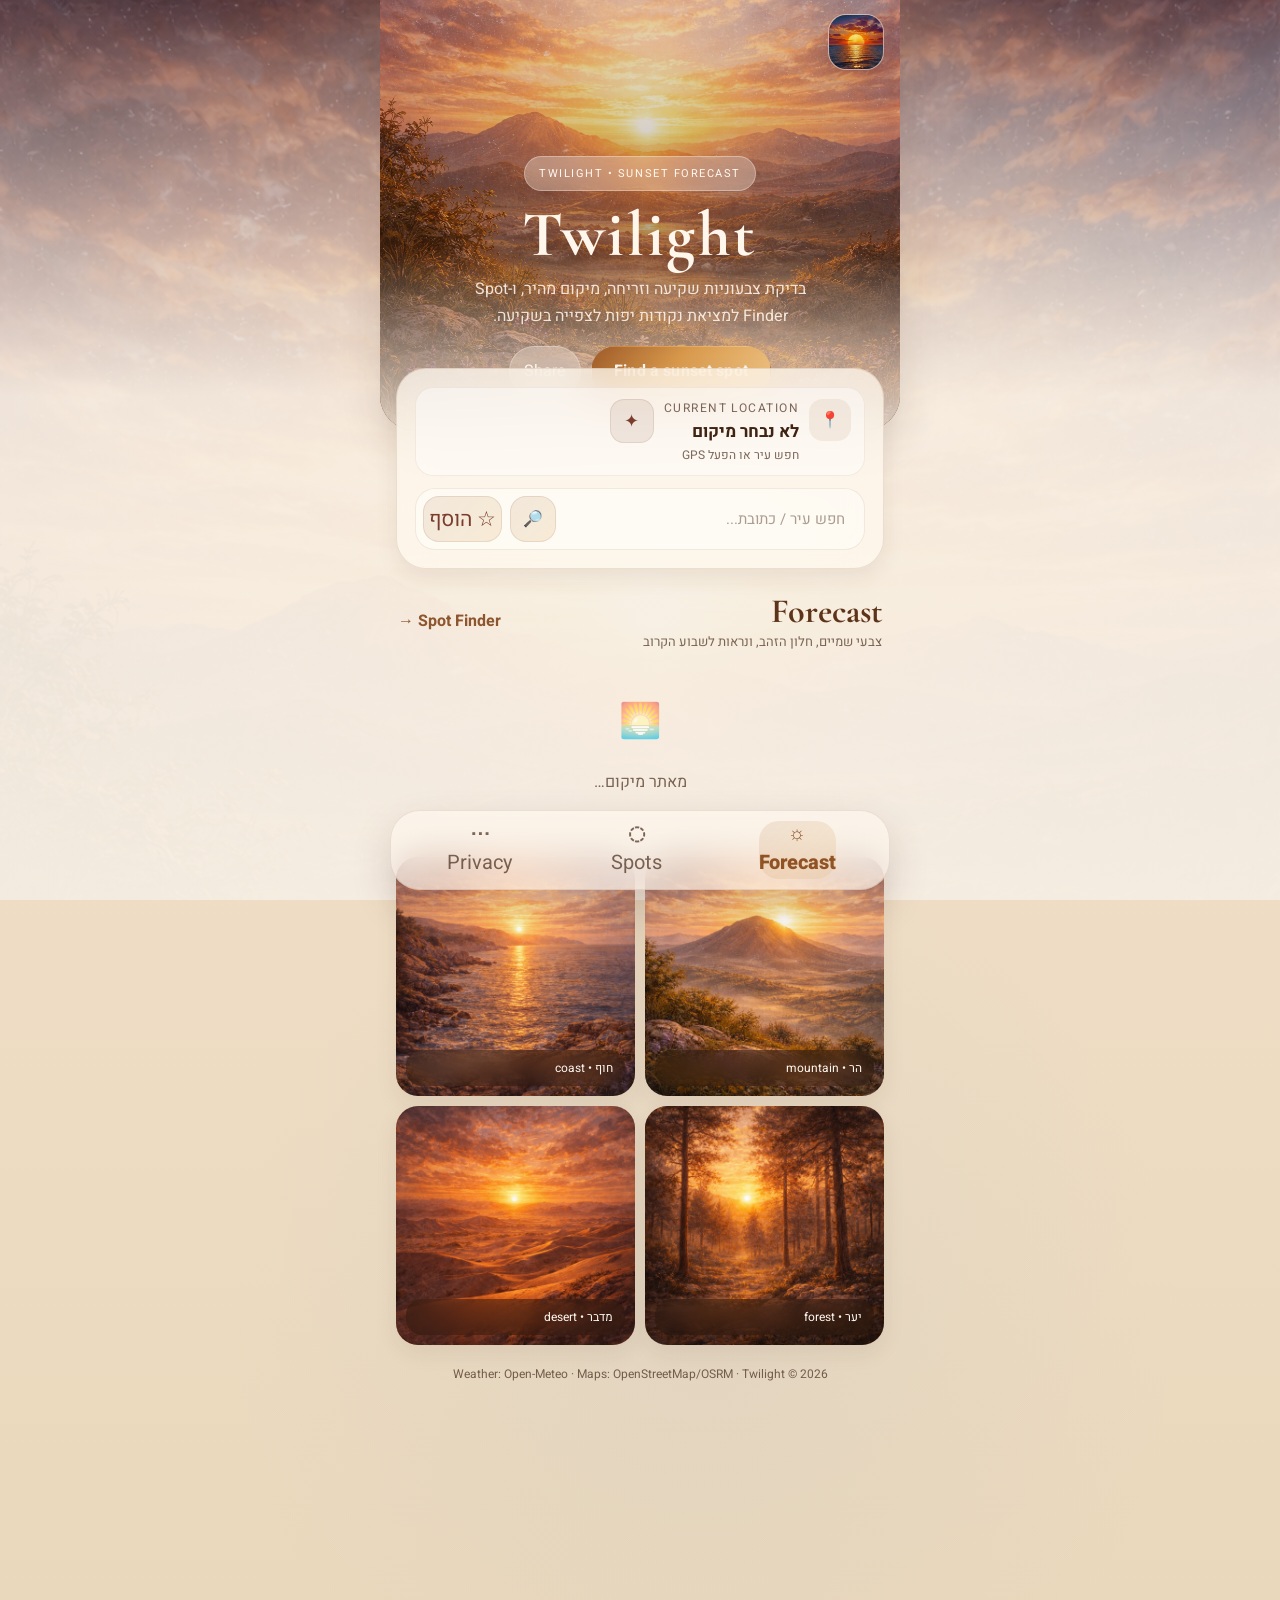
==== commit 38a3c792: "Add files via upload" ====
--- a/index.html
+++ b/index.html
@@ -3,112 +3,113 @@
 <head>
   <meta charset="UTF-8" />
   <meta name="viewport" content="width=device-width, initial-scale=1, viewport-fit=cover" />
-  <meta name="theme-color" content="#1a0c04" />
+  <meta name="theme-color" content="#50301d" />
   <meta name="apple-mobile-web-app-capable" content="yes" />
   <meta name="apple-mobile-web-app-status-bar-style" content="black-translucent" />
-  <meta name="description" content="דמדומים — תחזית צבעוניות שקיעות וזריחות" />
   <link rel="manifest" href="./manifest.json" />
-  <link rel="apple-touch-icon" href="./icons/icon-512.png" />
+  <link rel="apple-touch-icon" href="./icons/icon-192.png" />
   <link rel="preconnect" href="https://fonts.googleapis.com" />
   <link rel="preconnect" href="https://fonts.gstatic.com" crossorigin />
-  <link href="https://fonts.googleapis.com/css2?family=Cormorant+Garamond:wght@500;600;700&family=Heebo:wght@300;400;500;700;800&display=swap" rel="stylesheet" />
+  <link href="https://fonts.googleapis.com/css2?family=Cormorant+Garamond:ital,wght@0,400;0,600;0,700;1,400&family=Heebo:wght@300;400;500;600;700&display=swap" rel="stylesheet" />
   <link rel="stylesheet" href="./css/app.css" />
-  <title>דמדומים</title>
+  <title>Twilight</title>
 </head>
 <body class="theme-home">
-  <!-- Splash -->
-  <div id="splash" class="splash-v2">
-    <img class="splash-logo" src="./icons/icon-512.png" alt="דמדומים" />
-    <div class="splash-title">דמדומים</div>
-    <div class="splash-sub">תחזית צבעוניות שקיעות וזריחות</div>
-    <div class="splash-bar"><div class="splash-bar-fill"></div></div>
-  </div>
+<div id="splash">
+  <img class="splash-logo" src="./icons/icon-512.png" alt="Twilight" />
+  <div class="splash-title">Twilight</div>
+  <div class="splash-sub">Sunset forecast & beautiful spots</div>
+  <div class="splash-bar"><div class="splash-bar-fill"></div></div>
+</div>
 
-  <div class="mobile-shell">
-    <!-- Hero -->
-    <header class="hero hero--home">
-      <div class="hero__media"><img src="./icons/icon-512.png" alt="שקיעה" /></div>
-      <div class="hero__overlay"></div>
-      <div class="hero__top">
-        <button class="hero-chip hero-chip--ghost" id="btnShareApp" onclick="window.shareApp()">📤 שתף</button>
-        <button class="hero-chip" id="installBtn" hidden>📲 התקן</button>
+<div class="app-shell mobile-shell">
+  <header class="hero hero--home">
+    <div class="hero__media"><img src="./assets/backgrounds/hero-golden-hour.png" alt="Golden hour landscape" /></div>
+    <div class="hero__overlay"></div>
+    <div class="hero__top">
+      <div class="hero__logo-badge"><img src="./icons/icon-192.png" alt="Twilight logo"></div>
+      <button class="hero-chip install-inline" id="installBtn" hidden>Install</button>
+    </div>
+    <div class="hero__content">
+      <div class="eyebrow">TWILIGHT • sunset forecast</div>
+      <h1>Twilight</h1>
+      <p class="hero__lede">בדיקת צבעוניות שקיעה וזריחה, מיקום מהיר, ו-Spot Finder למציאת נקודות יפות לצפייה בשקיעה.</p>
+      <div class="hero__actions">
+        <a class="cta cta--primary" href="./spot.html">Find a sunset spot</a>
+        <button class="hero-chip" id="btnShareApp" onclick="window.shareApp()">Share</button>
       </div>
-      <div class="hero__content">
-        <span class="eyebrow">Sunset &amp; Sunrise Forecast</span>
-        <h1>דמדומים</h1>
-        <p>תחזית צבעוניות שקיעות וזריחות עם חיפוש נקודות תצפית קרובות.</p>
-        <div class="hero__actions">
-          <a class="cta cta--primary" href="#mainContent">לצפייה בתחזית</a>
-          <a class="cta cta--glass" href="./spot.html">🔭 Spot Finder</a>
+    </div>
+  </header>
+
+  <main class="app-main">
+    <section class="card card--search search-card">
+      <div class="location-badge">
+        <div class="location-badge__icon">📍</div>
+        <div class="location-copy">
+          <span class="location-label">Current location</span>
+          <strong id="locInfo">לא נבחר מיקום</strong>
+          <span id="locCoords">חפש עיר או הפעל GPS</span>
         </div>
+        <button class="icon-ghost" id="btnGps" title="GPS">✦</button>
       </div>
-    </header>
+      <div class="city-search-row city-search-row--v2">
+        <input class="city-input" id="placeInput" type="text" placeholder="חפש עיר / כתובת..." inputmode="search" onkeydown="if(event.key==='Enter') document.getElementById('btnSearch').click()" />
+        <button class="city-search-btn" id="btnSearch">🔎</button>
+        <button class="city-search-btn city-search-btn--star" id="btnFav" title="הוסף למועדפים">☆</button>
+      </div>
+      <div class="favorites-strip" id="favList"></div>
+    </section>
 
-    <main class="app-main">
-      <!-- Search card -->
-      <section class="card card--soft card--search">
-        <div class="location-row">
-          <div class="location-copy">
-            <div class="location-label">מיקום נוכחי</div>
-            <strong id="locInfo">מאתר מיקום…</strong>
-            <span id="locCoords"></span>
-          </div>
-          <button class="icon-ghost" id="btnGps" aria-label="GPS">📍</button>
-        </div>
-        <div class="city-search-row city-search-row--v2">
-          <input class="city-input" id="placeInput" type="text"
-                 placeholder="חפש עיר / כתובת..." inputmode="search"
-                 onkeydown="if(event.key==='Enter') document.getElementById('btnSearch').click()" />
-          <button class="city-search-btn" id="btnSearch" aria-label="חיפוש">🔎</button>
-          <button class="city-search-btn city-search-btn--star" id="btnFav" title="הוסף למועדפים">☆</button>
-        </div>
-        <div class="favorites-strip favorites-strip--v2" id="favList"></div>
-      </section>
+    <div class="section-title-row">
+      <div>
+        <h2>Forecast</h2>
+        <p>צבעי שמיים, חלון הזהב, ונראות לשבוע הקרוב</p>
+      </div>
+      <a class="inline-link" href="./spot.html">Spot Finder →</a>
+    </div>
 
-      <!-- Forecast -->
-      <div id="mainContent" class="forecast-stack">
-        <div class="loading-state loading-state--card">
-          <span>🌅</span>
-          <p>מאתר מיקום…</p>
-        </div>
-      </div>
+    <div id="mainContent">
+      <div class="loading-state"><span>🌅</span><p>מאתר מיקום…</p></div>
+    </div>
 
-      <!-- Hidden sun data -->
-      <div style="display:none" aria-hidden="true">
-        <span id="sunrise"></span><span id="sunset"></span>
-        <span id="sun-astro-dawn"></span><span id="sun-blue-morning"></span>
-        <span id="sun-civil-dawn"></span><span id="sun-sunrise-full"></span>
-        <span id="sun-golden-end"></span><span id="sun-solar-noon"></span>
-        <span id="sun-golden-start"></span><span id="sun-sunset-full"></span>
-        <span id="sun-blue-evening"></span><span id="sun-civil-dusk"></span>
-        <span id="sun-day-length"></span><span id="sunset-score"></span>
-      </div>
+    <div style="display:none" aria-hidden="true">
+      <span id="sunrise"></span>
+      <span id="sunset"></span>
+      <span id="sun-astro-dawn"></span>
+      <span id="sun-blue-morning"></span>
+      <span id="sun-civil-dawn"></span>
+      <span id="sun-sunrise-full"></span>
+      <span id="sun-golden-end"></span>
+      <span id="sun-solar-noon"></span>
+      <span id="sun-golden-start"></span>
+      <span id="sun-sunset-full"></span>
+      <span id="sun-blue-evening"></span>
+      <span id="sun-civil-dusk"></span>
+      <span id="sun-day-length"></span>
+      <span id="sunset-score"></span>
+    </div>
 
-      <!-- Install banner -->
-      <div class="install-banner" id="installBanner" style="display:none">
-        <div>
-          <strong>📲 התקן כאפליקציה</strong>
-          <p style="margin:4px 0 0;font-size:13px;color:var(--text-muted)">שתף ← הוסף למסך הבית</p>
-        </div>
-        <button class="install-dismiss" onclick="document.getElementById('installBanner').style.display='none'">×</button>
-      </div>
+    <div class="spot-card-grid">
+      <a class="spot-thumb" href="./spot.html"><img src="./assets/spots/spot-mountain.png" alt="Mountain spot"><div class="spot-thumb__label">הר • mountain</div></a>
+      <a class="spot-thumb" href="./spot.html"><img src="./assets/spots/spot-coast.png" alt="Coast spot"><div class="spot-thumb__label">חוף • coast</div></a>
+      <a class="spot-thumb" href="./spot.html"><img src="./assets/spots/spot-forest.png" alt="Forest spot"><div class="spot-thumb__label">יער • forest</div></a>
+      <a class="spot-thumb" href="./spot.html"><img src="./assets/spots/spot-desert.png" alt="Desert spot"><div class="spot-thumb__label">מדבר • desert</div></a>
+    </div>
 
-      <footer class="footer-txt footer-txt--v2">
-        נתוני מזג אוויר: Open-Meteo • חישובי שמש: NOAA • דמדומים © 2026
-      </footer>
-    </main>
+    <div class="footer-note">Weather: Open-Meteo · Maps: OpenStreetMap/OSRM · Twilight © 2026</div>
+  </main>
+</div>
 
-    <nav class="bottom-nav">
-      <a class="bottom-nav__item is-active" href="./index.html"><span>🏠</span><small>בית</small></a>
-      <a class="bottom-nav__item" href="./spot.html"><span>🔭</span><small>Spot Finder</small></a>
-      <a class="bottom-nav__item" href="./privacy-policy.html"><span>🔒</span><small>פרטיות</small></a>
-    </nav>
-  </div>
+<nav class="bottom-nav" aria-label="Primary">
+  <a class="bottom-nav__item is-active" href="./index.html"><strong>☼</strong><span>Forecast</span></a>
+  <a class="bottom-nav__item" href="./spot.html"><strong>◌</strong><span>Spots</span></a>
+  <a class="bottom-nav__item" href="./privacy-policy.html"><strong>⋯</strong><span>Privacy</span></a>
+</nav>
 
-  <script src="./js/app.js"></script>
-  <script src="./js/sun.js"></script>
-  <script src="./js/favorites.js"></script>
-  <script src="./js/forecast.js"></script>
-  <script src="./js/notifications.js"></script>
+<script src="./js/app.js"></script>
+<script src="./js/sun.js"></script>
+<script src="./js/favorites.js"></script>
+<script src="./js/forecast.js"></script>
+<script src="./js/notifications.js"></script>
 </body>
 </html>
--- a/css/app.css
+++ b/css/app.css
@@ -1,99 +1,50 @@
-
-/* ═══════════════════════════════════════════════════════════════
-   דמדומים — Dark Atmospheric Theme
-   "Golden Dusk" — כהה, עמוק, אטמוספרי כמו שמיים לפני שקיעה
-   ═══════════════════════════════════════════════════════════════ */
 
 :root {
-  /* Core palette — golden dusk */
-  --gold:        #e8a44a;
-  --gold-bright: #f5c878;
-  --gold-dim:    #b07830;
-  --amber:       #c9622a;
-  --cream:       #f5e8d0;
-  --cream-dim:   rgba(245,232,208,0.72);
-
-  /* Glass surfaces */
-  --glass-dark:    rgba(18,10,4,0.55);
-  --glass-mid:     rgba(30,16,6,0.48);
-  --glass-light:   rgba(60,32,10,0.36);
-  --glass-gold:    rgba(180,110,30,0.22);
-  --glass-border:  rgba(220,160,60,0.18);
-  --glass-border-strong: rgba(220,160,60,0.34);
-
-  /* Text */
-  --text:        #f5e8d0;
-  --text-dim:    rgba(245,232,208,0.68);
-  --text-muted:  rgba(245,232,208,0.42);
-
-  /* Functional */
-  --success: #5a9e6a;
-  --danger:  #c05040;
-
-  /* Shadows */
-  --shadow-gold: 0 20px 60px rgba(180,100,20,0.35);
-  --shadow-soft: 0 8px 28px rgba(0,0,0,0.40);
-  --shadow-card: 0 12px 40px rgba(0,0,0,0.50);
-
-  /* Radii */
-  --r-xl: 28px;
-  --r-lg: 22px;
-  --r-md: 16px;
-  --r-sm: 12px;
-  --r-pill: 999px;
-
-  /* Safe areas */
+  --bg: #f4eadc;
+  --bg-2: #ead8bf;
+  --paper: rgba(255,248,238,0.75);
+  --paper-strong: rgba(255,248,238,0.95);
+  --surface: rgba(103, 62, 32, 0.10);
+  --surface-2: rgba(255,255,255,0.34);
+  --text: #3f2413;
+  --muted: rgba(63,36,19,0.68);
+  --muted-2: rgba(63,36,19,0.42);
+  --line: rgba(121, 79, 44, 0.14);
+  --line-strong: rgba(121, 79, 44, 0.22);
+  --gold: #c98a3d;
+  --gold-2: #e5b668;
+  --accent: #c76a3f;
+  --accent-2: #7a3d2d;
+  --sky: #7d9ab8;
+  --success: #648f5d;
+  --danger: #b65045;
+  --shadow: 0 16px 40px rgba(80,44,20,0.14);
+  --shadow-soft: 0 8px 22px rgba(80,44,20,0.08);
+  --radius-xl: 30px;
+  --radius-lg: 24px;
+  --radius-md: 18px;
+  --radius-sm: 14px;
   --safe-bottom: env(safe-area-inset-bottom, 0px);
-  --safe-top:    env(safe-area-inset-top, 0px);
-
-  /* Dynamic bg orbs (updated by forecast.js) */
-  --dyn1: rgba(255,140,30,0.18);
-  --dyn2: rgba(200,80,20,0.14);
-  --dyn3: rgba(100,60,160,0.10);
-}
-
-/* ── Reset & base ── */
-*, *::before, *::after { box-sizing: border-box }
+  --safe-top: env(safe-area-inset-top, 0px);
+  --dyn1: rgba(255,186,118,0.16);
+  --dyn2: rgba(210,121,78,0.10);
+  --dyn3: rgba(121,157,210,0.08);
+}
+
+* { box-sizing: border-box }
 html { scroll-behavior: smooth }
 body {
   margin: 0;
   font-family: 'Heebo', sans-serif;
   color: var(--text);
+  background:
+    radial-gradient(circle at 15% 20%, var(--dyn1) 0%, transparent 34%),
+    radial-gradient(circle at 82% 18%, var(--dyn2) 0%, transparent 28%),
+    radial-gradient(circle at 55% 82%, var(--dyn3) 0%, transparent 32%),
+    linear-gradient(180deg, #f7efe4 0%, #efdec6 48%, #ead8bc 100%);
   min-height: 100vh;
-  background: #0e0704;
   -webkit-tap-highlight-color: transparent;
-  overflow-x: hidden;
-}
-
-/* Full-screen background — sunset photo behind everything */
-body::before {
-  content: '';
-  position: fixed;
-  inset: 0;
-  background:
-    url('./icons/icon-512.png') center/cover no-repeat;
-  filter: saturate(1.3) brightness(0.38) contrast(1.1);
-  z-index: 0;
-  transform: scale(1.04);
-}
-
-/* Atmospheric overlay over background */
-body::after {
-  content: '';
-  position: fixed;
-  inset: 0;
-  background:
-    radial-gradient(ellipse at 50% 0%,   var(--dyn1) 0%, transparent 55%),
-    radial-gradient(ellipse at 20% 60%,  var(--dyn2) 0%, transparent 45%),
-    radial-gradient(ellipse at 80% 90%,  var(--dyn3) 0%, transparent 40%),
-    linear-gradient(180deg,
-      rgba(14,7,4,0.20) 0%,
-      rgba(10,5,2,0.55) 50%,
-      rgba(6,3,1,0.80) 100%);
-  z-index: 0;
-  pointer-events: none;
-}
-
+}
 a { color: inherit; text-decoration: none }
 button, input, select { font: inherit }
 img { max-width: 100%; display: block }
@@ -101,612 +52,538 @@
 .sr-only {
   position: absolute !important;
   width: 1px; height: 1px;
-  padding: 0; margin: -1px; overflow: hidden;
-  clip: rect(0,0,0,0); border: 0;
-}
-
-/* ── Shell ── */
+  padding: 0; margin: -1px; overflow: hidden; clip: rect(0,0,0,0); border: 0;
+}
+
 .mobile-shell {
-  position: relative;
-  z-index: 1;
   width: min(100%, 520px);
   margin: 0 auto;
   min-height: 100vh;
-  padding-bottom: calc(100px + var(--safe-bottom));
-}
-.mobile-shell--spot { padding-bottom: calc(100px + var(--safe-bottom)) }
-.app-main { padding: 0 14px 24px }
-.app-main--spot { padding-top: 10px }
-.policy-main { padding: 12px 14px 24px }
-
-/* ══════════════════════════════════════════════
-   SPLASH
-   ══════════════════════════════════════════════ */
+  position: relative;
+  padding-bottom: calc(92px + var(--safe-bottom));
+}
+.app-main { padding: 0 16px 24px }
+.app-main--spot { padding-top: 12px }
+.policy-main { padding: 12px 16px 24px }
+
+/* ── splash ── */
 #splash {
   position: fixed; inset: 0; z-index: 9999;
-  display: flex; flex-direction: column;
-  justify-content: center; align-items: center;
-  background: radial-gradient(ellipse at 50% 40%,
-    #2a1408 0%, #120804 50%, #060302 100%);
-  transition: opacity .7s ease, visibility .7s ease;
+  display: flex; flex-direction: column; justify-content: center; align-items: center;
+  background: linear-gradient(180deg, #f7efe5 0%, #edd9be 100%);
+  transition: opacity .6s ease, visibility .6s ease;
 }
 #splash.hidden { opacity: 0; visibility: hidden }
-
 .splash-logo {
-  width: 110px; height: 110px; border-radius: 28px; object-fit: cover;
-  box-shadow: 0 0 60px rgba(220,140,40,0.50), 0 20px 50px rgba(0,0,0,0.60);
-  animation: splashLogoIn .7s cubic-bezier(.22,1,.36,1) both;
-}
-@keyframes splashLogoIn {
-  from { opacity:0; transform: scale(.75) translateY(20px) }
-  to   { opacity:1; transform: scale(1)   translateY(0) }
+  width: 120px; height: 120px; border-radius: 32px; object-fit: cover;
+  box-shadow: 0 18px 60px rgba(196,126,57,0.42);
+  animation: splash-logo-in .6s cubic-bezier(.22,1,.36,1) both;
+}
+@keyframes splash-logo-in {
+  from { opacity: 0; transform: scale(.82) translateY(12px) }
+  to   { opacity: 1; transform: scale(1)  translateY(0) }
 }
 .splash-title {
-  margin-top: 20px;
-  font-family: 'Cormorant Garamond', serif;
-  font-size: 58px; font-weight: 700; letter-spacing: .06em;
-  background: linear-gradient(135deg, #c87020 0%, #e8a840 40%, #f8d890 75%, #e8a840 100%);
-  -webkit-background-clip: text; background-clip: text;
-  -webkit-text-fill-color: transparent;
-  animation: splashTextIn .8s .18s cubic-bezier(.22,1,.36,1) both;
+  margin-top: 18px; font-family: 'Cormorant Garamond', serif;
+  font-size: 52px; font-weight: 700; letter-spacing: .04em;
+  background: linear-gradient(135deg, #915122, #d89b44 45%, #f0c98b 100%);
+  -webkit-background-clip: text; background-clip: text; -webkit-text-fill-color: transparent;
+  animation: splash-text-in .7s .15s cubic-bezier(.22,1,.36,1) both;
 }
 .splash-sub {
-  margin-top: 8px; font-size: 11px;
-  letter-spacing: .20em; text-transform: uppercase;
-  color: var(--text-muted);
-  animation: splashTextIn .8s .30s cubic-bezier(.22,1,.36,1) both;
-}
-@keyframes splashTextIn {
-  from { opacity:0; transform: translateY(10px) }
-  to   { opacity:1; transform: translateY(0) }
+  margin-top: 8px; font-size: 12px; letter-spacing: .18em; text-transform: uppercase; color: var(--muted);
+  animation: splash-text-in .7s .25s cubic-bezier(.22,1,.36,1) both;
+}
+@keyframes splash-text-in {
+  from { opacity: 0; transform: translateY(8px) }
+  to   { opacity: 1; transform: translateY(0) }
 }
 .splash-bar {
-  width: 120px; height: 2px; border-radius: 999px;
-  background: rgba(255,255,255,.08); overflow: hidden; margin-top: 32px;
+  width: 140px; height: 3px; border-radius: 999px;
+  background: rgba(102,60,31,.10); overflow: hidden; margin-top: 28px;
 }
 .splash-bar-fill {
   height: 100%; width: 0;
-  background: linear-gradient(90deg, #c87020, #f8d060);
-  animation: splashLoad 1.6s ease forwards;
-}
-@keyframes splashLoad { to { width: 100% } }
-
-/* ══════════════════════════════════════════════
-   HERO
-   ══════════════════════════════════════════════ */
+  background: linear-gradient(90deg, #d26f40, #f2bf75);
+  animation: splash-load 1.6s ease forwards;
+}
+@keyframes splash-load { to { width: 100% } }
+
+/* ── hero ── */
 .hero {
   position: relative;
-  min-height: 400px;
-  border-radius: 0 0 36px 36px;
+  min-height: 360px;
+  border-radius: 0 0 34px 34px;
   overflow: hidden;
-}
-.hero--home  { min-height: 460px }
-.hero--compact { min-height: 260px }
-
-/* Hero uses the same bg image but brighter */
+  box-shadow: var(--shadow);
+}
+.hero--home { min-height: 420px }
+.hero--compact { min-height: 280px }
 .hero__media { position: absolute; inset: 0 }
-.hero__media img {
-  width: 100%; height: 100%; object-fit: cover;
-  filter: saturate(1.4) brightness(0.72) contrast(1.08);
-}
+.hero__media img { width: 100%; height: 100%; object-fit: cover; filter: saturate(1.1) contrast(1.04) }
 .hero__overlay {
   position: absolute; inset: 0;
   background:
     linear-gradient(180deg,
-      rgba(10,5,2,0.25) 0%,
-      rgba(14,7,3,0.18) 30%,
-      rgba(20,10,4,0.55) 65%,
-      rgba(10,5,2,0.95) 100%),
-    radial-gradient(ellipse at 50% 10%, rgba(220,130,40,0.20), transparent 50%);
+      rgba(33,18,9,0.10) 0%,
+      rgba(63,35,18,0.20) 28%,
+      rgba(76,43,19,0.42) 58%,
+      rgba(245,232,218,0.90) 100%),
+    radial-gradient(circle at 50% 0%, rgba(255,255,255,0.30), transparent 34%);
 }
 .hero__top {
   position: relative; z-index: 2;
   display: flex; justify-content: space-between; align-items: center;
-  padding: calc(16px + var(--safe-top)) 16px 0;
+  padding: calc(14px + var(--safe-top)) 16px 0;
 }
 .hero__top--spot { justify-content: space-between }
 .hero__content {
   position: relative; z-index: 2;
-  padding: 80px 24px 36px;
-  display: flex; flex-direction: column; align-items: center;
-  text-align: center; gap: 12px;
-}
-.hero__content--compact { padding-top: 64px; padding-bottom: 28px }
+  padding: 86px 24px 34px;
+  display: flex; flex-direction: column; align-items: center; text-align: center; gap: 10px;
+}
+.hero__content--compact { padding-top: 72px; padding-bottom: 30px }
 
 .eyebrow {
   display: inline-flex; align-items: center; gap: 6px;
-  padding: 7px 14px; border-radius: var(--r-pill);
-  background: var(--glass-light);
-  border: 1px solid var(--glass-border);
-  backdrop-filter: blur(14px);
-  color: var(--gold); font-size: 10px;
-  letter-spacing: .18em; text-transform: uppercase;
+  padding: 8px 14px; border-radius: 999px;
+  background: rgba(255,248,239,0.30);
+  border: 1px solid rgba(255,255,255,0.32);
+  backdrop-filter: blur(12px);
+  color: #fff8f0; font-size: 11px; letter-spacing: .14em; text-transform: uppercase;
 }
 .hero h1 {
-  margin: 2px 0 0;
+  margin: 4px 0 0;
   font-family: 'Cormorant Garamond', serif;
-  font-size: 72px; line-height: .92; font-weight: 700; letter-spacing: .04em;
-  color: var(--cream);
-  text-shadow: 0 4px 40px rgba(200,100,20,0.40), 0 2px 0 rgba(0,0,0,0.30);
-}
-.hero--compact h1 { font-size: 48px }
+  font-size: 64px; line-height: .95; font-weight: 700; letter-spacing: .04em;
+  color: #fff6ec;
+  text-shadow: 0 6px 30px rgba(73,35,16,0.28);
+}
+.hero--compact h1 { font-size: 44px }
 .hero p {
-  max-width: 320px; margin: 0;
-  color: var(--text-dim); font-size: 15px; line-height: 1.75;
-  text-shadow: 0 2px 12px rgba(0,0,0,0.50);
-}
-.hero__actions { display: flex; gap: 10px; flex-wrap: wrap; justify-content: center; margin-top: 4px }
-
-/* Chips in hero */
+  max-width: 340px; margin: 0;
+  color: rgba(255,246,236,.88); font-size: 15px; line-height: 1.7;
+  text-shadow: 0 4px 14px rgba(73,35,16,0.18);
+}
+.hero__actions { display: flex; gap: 10px; flex-wrap: wrap; justify-content: center; margin-top: 6px }
+
 .hero-chip {
   display: inline-flex; align-items: center; justify-content: center; gap: 6px;
-  min-height: 40px; padding: 0 16px; border-radius: var(--r-pill);
-  border: 1px solid var(--glass-border);
-  background: var(--glass-dark); backdrop-filter: blur(16px);
-  color: var(--text-dim); cursor: pointer;
-  transition: background .18s, border-color .18s, transform .14s;
-  font-size: 14px;
-}
-.hero-chip:active { transform: scale(.96) }
-.hero-chip--ghost { background: rgba(0,0,0,0.30) }
+  min-height: 42px; padding: 0 14px; border-radius: 999px;
+  border: 1px solid rgba(255,255,255,.30);
+  background: rgba(255,248,239,0.26); backdrop-filter: blur(14px); color: #fff9f3;
+  box-shadow: 0 6px 16px rgba(64,30,13,0.10); cursor: pointer;
+  transition: background .18s ease, transform .15s ease;
+}
+.hero-chip:active { transform: scale(.97) }
+.hero-chip--ghost { background: rgba(84,45,18,0.16) }
 .hero-chip--static { cursor: default }
 
-/* CTA buttons */
 .cta {
   display: inline-flex; align-items: center; justify-content: center;
-  min-height: 52px; padding: 0 24px; border-radius: var(--r-pill);
-  border: 1px solid transparent; font-weight: 700; letter-spacing: .02em;
-  transition: transform .16s, box-shadow .16s, filter .16s;
-}
-.cta:active { transform: scale(.96) }
+  min-height: 50px; padding: 0 22px; border-radius: 999px; border: 1px solid transparent;
+  font-weight: 700; letter-spacing: .01em;
+  transition: transform .18s ease, box-shadow .18s ease, filter .18s ease;
+}
+.cta:active { transform: scale(.97) }
 .cta--primary {
-  background: linear-gradient(135deg, #a84e18 0%, #d8843c 45%, #f0b860 100%);
-  color: #fff8ec;
-  box-shadow: 0 12px 32px rgba(180,90,20,0.40), inset 0 1px 0 rgba(255,255,255,0.15);
-}
-.cta--primary:hover { filter: brightness(1.08) }
+  background: linear-gradient(135deg, #9d5a28 0%, #d8994c 44%, #f1c88a 100%);
+  color: #fff8f2; box-shadow: 0 14px 28px rgba(161,93,39,.24);
+}
+.cta--primary:hover { filter: brightness(1.06) }
 .cta--glass {
-  background: var(--glass-mid); color: var(--cream);
-  border-color: var(--glass-border); backdrop-filter: blur(14px);
-}
-.cta--glass:hover { background: var(--glass-light) }
-
-/* ══════════════════════════════════════════════
-   CARDS — glass dark
-   ══════════════════════════════════════════════ */
-.card, .controls-card, .results-card,
-.week-chart-section, .day-card, .install-banner {
-  background: var(--glass-dark);
-  border: 1px solid var(--glass-border);
-  border-radius: var(--r-xl);
-  box-shadow: var(--shadow-card);
-  backdrop-filter: blur(24px);
-  -webkit-backdrop-filter: blur(24px);
-}
-.card--soft  { background: var(--glass-mid) }
-.card--search {
-  margin-top: -54px; position: relative; z-index: 3; padding: 18px;
-  background: rgba(16,8,3,0.70);
-  border-color: rgba(200,140,40,0.20);
-}
-.card--map   { padding: 0; overflow: hidden; position: relative }
-.card--policy { padding: 24px 20px; margin-top: 14px }
-
-/* Location row */
-.location-row {
-  display: flex; align-items: center; justify-content: space-between;
-  gap: 12px; margin-bottom: 14px;
-}
-.location-copy { display: flex; flex-direction: column; gap: 3px; min-width: 0 }
-.location-label {
-  font-size: 10px; letter-spacing: .15em; text-transform: uppercase;
-  color: var(--gold); opacity: .8;
-}
-.location-copy strong {
-  font-size: 16px; white-space: nowrap;
-  overflow: hidden; text-overflow: ellipsis; color: var(--cream);
-}
-.location-copy span {
-  font-size: 11px; color: var(--text-muted);
-  white-space: nowrap; overflow: hidden; text-overflow: ellipsis;
-}
+  background: rgba(255,248,239,0.24); color: #fff7f0;
+  border-color: rgba(255,255,255,.32); backdrop-filter: blur(14px);
+}
+
+/* ── cards ── */
+.card, .controls-card, .results-card, .week-chart-section, .day-card, .install-banner {
+  background: var(--paper);
+  border: 1px solid var(--line);
+  border-radius: var(--radius-xl);
+  box-shadow: var(--shadow-soft);
+  backdrop-filter: blur(18px);
+}
+.card--soft { background: rgba(255,248,239,0.80) }
+.card--search { margin-top: -52px; position: relative; z-index: 3; padding: 18px }
+.card--map { padding: 0; overflow: hidden; position: relative }
+.card--policy { padding: 22px 20px; margin-top: 14px }
+
+.location-row { display: flex; align-items: center; justify-content: space-between; gap: 12px; margin-bottom: 14px }
+.location-copy { display: flex; flex-direction: column; gap: 2px; min-width: 0 }
+.location-copy strong { font-size: 17px; white-space: nowrap; overflow: hidden; text-overflow: ellipsis }
+.location-copy span { font-size: 12px; color: var(--muted); white-space: nowrap; overflow: hidden; text-overflow: ellipsis }
+.location-label { font-size: 11px; letter-spacing: .12em; text-transform: uppercase; color: var(--muted-2) }
 
 .icon-ghost {
-  width: 44px; height: 44px; border: none; border-radius: var(--r-md);
-  background: var(--glass-gold); color: var(--gold);
-  border: 1px solid var(--glass-border); cursor: pointer; font-size: 18px;
-  transition: background .15s, transform .14s;
-}
-.icon-ghost:active { transform: scale(.92) }
-
-/* Search row */
+  width: 44px; height: 44px; border: none; border-radius: 14px;
+  background: rgba(116,74,42,0.10); color: var(--accent-2);
+  box-shadow: inset 0 0 0 1px rgba(121,79,44,.12); cursor: pointer;
+  transition: background .15s ease, transform .15s ease;
+  font-size: 18px;
+}
+.icon-ghost:active { transform: scale(.94) }
+
 .city-search-row { display: flex; gap: 8px; align-items: center }
 .city-search-row--v2 {
-  background: rgba(255,255,255,0.06);
-  padding: 6px; border-radius: 18px;
-  border: 1px solid rgba(220,160,60,0.14);
+  background: rgba(255,255,255,0.44); padding: 8px; border-radius: 20px;
+  box-shadow: inset 0 0 0 1px rgba(121,79,44,.10);
 }
 .city-search-row--spot { margin-top: 14px }
-
 .city-input {
-  flex: 1; min-width: 0; border: none; outline: none;
-  background: transparent; color: var(--cream);
-  font-size: 15px; padding: 10px 12px;
-  direction: rtl; text-align: right;
-}
-.city-input::placeholder { color: var(--text-muted) }
-
+  flex: 1; min-width: 0; border: none; outline: none; background: transparent;
+  color: var(--text); font-size: 15px; padding: 10px 12px; direction: rtl; text-align: right;
+}
+.city-input::placeholder { color: rgba(63,36,19,.44) }
 .city-search-btn {
-  min-width: 46px; height: 46px; border: none; border-radius: var(--r-md);
-  cursor: pointer; color: var(--gold);
-  background: var(--glass-gold);
-  border: 1px solid var(--glass-border);
-  transition: transform .14s, filter .14s;
-}
-.city-search-btn:active { transform: scale(.92) }
-.city-search-btn--star { font-size: 20px }
-
-/* Favorites */
+  min-width: 46px; height: 46px; border: none; border-radius: 16px; cursor: pointer;
+  background: linear-gradient(135deg, rgba(157,90,40,.12), rgba(230,190,128,.26));
+  color: var(--accent-2);
+  box-shadow: inset 0 0 0 1px rgba(121,79,44,.12);
+  transition: transform .15s ease, filter .15s ease;
+}
+.city-search-btn:active { transform: scale(.94) }
+.city-search-btn--star { font-size: 21px }
+
 .favorites-strip { display: flex; gap: 8px; overflow: auto; padding-top: 12px }
 .favorites-strip::-webkit-scrollbar { display: none }
 .favorites-strip:empty { display: none }
 .fav-chip {
-  display: flex; align-items: center; gap: 8px; white-space: nowrap;
-  padding: 8px 14px; border-radius: var(--r-pill);
-  background: var(--glass-light); border: 1px solid var(--glass-border);
-  color: var(--text-dim); font-size: 12px; cursor: pointer;
-  transition: background .15s, transform .14s;
-}
-.fav-chip:active { transform: scale(.96) }
-.fav-remove { font-size: 15px; opacity: .45 }
-
-/* ══════════════════════════════════════════════
-   FORECAST STACK
-   ══════════════════════════════════════════════ */
-.forecast-stack { display: flex; flex-direction: column; gap: 14px; margin-top: 14px }
-
+  display: flex; align-items: center; gap: 8px; white-space: nowrap; padding: 9px 14px;
+  border-radius: 999px; background: rgba(255,255,255,.50);
+  border: 1px solid rgba(121,79,44,.10); color: var(--text); font-size: 12px; cursor: pointer;
+  transition: background .15s ease, transform .15s ease;
+}
+.fav-chip:active { transform: scale(.97) }
+.fav-remove { font-size: 16px; opacity: .50 }
+
+/* ── forecast stack ── */
+.forecast-stack { display: flex; flex-direction: column; gap: 16px; margin-top: 16px }
 .loading-state {
-  display: flex; flex-direction: column; align-items: center;
-  justify-content: center; text-align: center;
-  gap: 10px; color: var(--text-muted); min-height: 200px; padding: 28px;
-}
-.loading-state--card {
-  background: var(--glass-dark);
-  border: 1px solid var(--glass-border);
-  border-radius: var(--r-xl);
-}
-.loading-state span { font-size: 38px }
-
-/* ── Week Chart ── */
-.week-chart-section { padding: 20px 18px 10px; overflow: hidden }
-
+  display: flex; flex-direction: column; align-items: center; justify-content: center; text-align: center;
+  gap: 8px; color: var(--muted); min-height: 180px; padding: 28px;
+}
+.loading-state--card { background: var(--paper); border: 1px solid var(--line); border-radius: var(--radius-xl) }
+.loading-state span { font-size: 34px }
+
+/* ── week chart ── */
+.week-chart-section { padding: 18px 18px 8px; overflow: hidden }
 .week-chart-title, .controls-title, .card__title {
-  font-family: 'Cormorant Garamond', serif;
-  font-size: 32px; color: var(--gold); font-weight: 700; letter-spacing: .02em;
-}
-.controls-title { font-size: 26px }
-
-.week-chart-sub, .controls-sub, .muted,
-.source-hint, #resultSummary, .footer-txt, .policy-list {
-  color: var(--text-muted); font-size: 13px; line-height: 1.7;
-}
-.svg-bar { filter: drop-shadow(0 6px 12px rgba(200,120,30,0.25)) }
-
-/* ── Day Cards ── */
+  font-family: 'Cormorant Garamond', serif; font-size: 34px;
+  color: var(--accent-2); font-weight: 700; letter-spacing: .01em;
+}
+.controls-title { font-size: 28px }
+.week-chart-sub, .controls-sub, .muted, .source-hint, #resultSummary, .footer-txt, .policy-list {
+  color: var(--muted); font-size: 14px; line-height: 1.7;
+}
+.svg-bar { filter: drop-shadow(0 8px 10px rgba(180,120,52,.14)) }
+
+/* ── day cards ── */
 .day-card {
-  padding: 22px;
-  animation: fadeUp .50s ease both;
-  background: rgba(16,8,3,0.62);
-  border-color: rgba(200,140,40,0.16);
+  padding: 22px; animation: fadeUp .55s ease both;
+  background: linear-gradient(180deg, rgba(255,251,244,.82), rgba(249,239,226,.76));
 }
 .day-card--today {
-  background: rgba(22,11,4,0.72);
-  border-color: rgba(220,150,40,0.28);
-  box-shadow: 0 18px 50px rgba(180,90,20,0.22);
+  box-shadow: 0 18px 36px rgba(170,108,55,.16);
+  border-color: rgba(182,117,50,.20);
 }
 @keyframes fadeUp {
-  from { opacity:0; transform: translateY(16px) }
-  to   { opacity:1; transform: translateY(0) }
-}
-
+  from { opacity: 0; transform: translateY(14px) }
+  to   { opacity: 1; transform: translateY(0) }
+}
 .day-header {
   display: flex; justify-content: space-between; align-items: flex-start;
   gap: 10px; margin-bottom: 18px;
 }
 .day-name {
-  font-family: 'Cormorant Garamond', serif;
-  font-size: 42px; line-height: 1; color: var(--gold); font-weight: 700;
-}
-.day-date { font-size: 15px; color: var(--text-muted) }
-
+  font-family: 'Cormorant Garamond', serif; font-size: 40px;
+  line-height: 1; color: var(--accent-2); font-weight: 700;
+}
+.day-date { font-size: 16px; color: var(--muted) }
 .weather-summary {
-  display: inline-flex; align-items: center; gap: 7px;
-  border-radius: var(--r-pill); padding: 7px 13px;
-  background: var(--glass-light); color: var(--text-dim);
-  border: 1px solid var(--glass-border); font-size: 13px;
-}
-
-/* Sun events grid */
-.sun-events { display: grid; grid-template-columns: 1fr 1fr; gap: 12px }
+  display: inline-flex; align-items: center; gap: 8px; border-radius: 999px; padding: 8px 13px;
+  background: rgba(117,83,49,.08); color: var(--muted);
+}
+
+.sun-events { display: grid; grid-template-columns: 1fr 1fr; gap: 14px }
 .sun-event {
-  background: rgba(255,255,255,0.05);
-  border: 1px solid rgba(220,160,60,0.14);
-  border-radius: 20px; padding: 16px;
-  box-shadow: inset 0 1px 0 rgba(255,255,255,0.06);
-}
-.sun-event-title {
-  font-size: 11px; color: var(--gold); margin-bottom: 8px;
-  letter-spacing: .12em; text-transform: uppercase; opacity: .85;
-}
+  background: rgba(255,255,255,.46); border: 1px solid rgba(121,79,44,.10);
+  border-radius: 22px; padding: 16px;
+  box-shadow: inset 0 1px 0 rgba(255,255,255,.34);
+}
+.sun-event-title { font-size: 13px; color: var(--muted); margin-bottom: 8px; letter-spacing: .04em; text-transform: uppercase }
 .sun-event-time {
-  font-size: 42px; line-height: 1; font-weight: 800;
-  color: var(--cream); margin-bottom: 10px;
-  text-shadow: 0 2px 20px rgba(200,120,30,0.30);
-}
-.golden-window { font-size: 12px; color: var(--gold); margin-bottom: 12px; opacity: .85 }
-
-.score-label {
-  display: flex; justify-content: space-between; align-items: center;
-  gap: 8px; font-size: 12px; color: var(--text-muted);
-}
-.score-value { font-weight: 800; color: var(--cream) }
-
-.score-bar-track {
-  height: 8px; background: rgba(255,255,255,0.08);
-  border-radius: 999px; overflow: hidden; margin-top: 8px;
-}
-.score-bar-fill {
-  height: 100%; border-radius: 999px;
-  background: linear-gradient(90deg, #5a7a9a, #8aaac0);
-  transition: width .5s ease;
-}
-.bar-spectacular { background: linear-gradient(90deg, #c03820, #e07030, #f0b050) }
-.bar-vivid       { background: linear-gradient(90deg, #b05a28, #d89050) }
-.bar-nice        { background: linear-gradient(90deg, #806030, #c09060) }
-.bar-mild        { background: linear-gradient(90deg, #506070, #8090a0) }
-.bar-poor        { background: linear-gradient(90deg, #505560, #8090a0) }
-
-.score-description { font-size: 12px; margin-top: 8px; font-weight: 700 }
-.quality-spectacular, .quality-vivid { color: var(--gold) }
-.quality-nice  { color: #c0a060 }
-.quality-mild, .quality-poor { color: #7090b0 }
-
-.color-palette { display: flex; gap: 5px; margin-top: 12px }
-.palette-swatch { flex: 1; height: 8px; border-radius: 999px; opacity: .85 }
-
-/* Notification buttons */
+  font-size: 44px; line-height: 1; font-weight: 800; color: var(--accent-2); margin-bottom: 10px;
+}
+.golden-window { font-size: 13px; color: #a3632b; margin-bottom: 12px }
+.score-label { display: flex; justify-content: space-between; align-items: center; gap: 8px; font-size: 13px; color: var(--muted) }
+.score-value { font-weight: 800 }
+.score-bar-track { height: 10px; background: rgba(92,77,60,.10); border-radius: 999px; overflow: hidden; margin-top: 8px }
+.score-bar-fill { height: 100%; border-radius: 999px; background: linear-gradient(90deg, #7c93b4, #aabbd2); transition: width .5s ease }
+.bar-spectacular { background: linear-gradient(90deg, #c4472d, #e38d3d, #f2c17d) }
+.bar-vivid       { background: linear-gradient(90deg, #c86d34, #e3b163) }
+.bar-nice        { background: linear-gradient(90deg, #8f6f42, #d6b176) }
+.bar-mild        { background: linear-gradient(90deg, #6d7f97, #a9b9cc) }
+.bar-poor        { background: linear-gradient(90deg, #8a8e97, #b8bfcb) }
+.score-description { font-size: 13px; margin-top: 8px; font-weight: 700 }
+.quality-spectacular, .quality-vivid { color: #9b5424 }
+.quality-nice        { color: #8a6c43 }
+.quality-mild, .quality-poor { color: #5f7890 }
+
+.color-palette { display: flex; gap: 6px; margin-top: 12px }
+.palette-swatch { flex: 1; height: 10px; border-radius: 999px }
+
+/* ── notification buttons ── */
 .notif-day-btn, .btn-primary {
-  margin-top: 14px; width: 100%; min-height: 44px; border: none;
-  border-radius: var(--r-md); cursor: pointer; font-weight: 700; font-size: 13px;
-  background: var(--glass-gold);
-  color: var(--gold-bright);
-  border: 1px solid var(--glass-border);
-  box-shadow: 0 6px 18px rgba(0,0,0,0.30);
-  transition: transform .14s, filter .14s, background .18s;
-}
-.notif-day-btn:active, .btn-primary:active { transform: scale(.96) }
-.notif-day-btn:hover, .btn-primary:hover { filter: brightness(1.15) }
+  margin-top: 14px; width: 100%; min-height: 44px; border: none; border-radius: 16px;
+  cursor: pointer; font-weight: 700;
+  background: linear-gradient(135deg, #9d5a28 0%, #d8994c 44%, #f1c88a 100%);
+  color: #fff9f3; box-shadow: 0 10px 20px rgba(161,93,39,.16);
+  transition: transform .15s ease, box-shadow .15s ease, filter .15s ease;
+}
+.notif-day-btn:active, .btn-primary:active { transform: scale(.97); box-shadow: 0 4px 10px rgba(161,93,39,.12) }
 .notif-day-btn.active {
-  background: rgba(60,100,60,0.40);
-  border-color: rgba(80,160,80,0.30);
-  color: #90e090;
-}
-.notif-change { cursor: pointer; color: rgba(255,255,255,0.60); font-weight: 700 }
-
-/* Accordion */
+  background: linear-gradient(135deg, #4a7a4a 0%, #6baa6b 100%);
+  box-shadow: 0 10px 20px rgba(74,122,74,.18);
+}
+.notif-change { cursor: pointer; color: rgba(255,255,255,.80); font-weight: 700 }
+
+/* ── accordion ── */
 .accordion-btn {
-  width: 100%; border: none; border-radius: var(--r-md); margin-top: 14px;
-  padding: 13px 16px; cursor: pointer;
-  background: rgba(255,255,255,0.06);
-  border: 1px solid rgba(220,160,60,0.10);
-  color: var(--text-dim);
-  display: flex; justify-content: space-between; align-items: center;
-  font-weight: 700; font-size: 14px;
-  transition: background .15s;
-}
-.accordion-btn:hover { background: rgba(255,255,255,0.10) }
-.accordion-arrow { transition: transform .22s ease }
+  width: 100%; border: none; border-radius: 16px; margin-top: 16px; padding: 14px 16px;
+  cursor: pointer; background: rgba(117,83,49,.08); color: var(--text);
+  display: flex; justify-content: space-between; align-items: center; font-weight: 700;
+  transition: background .15s ease;
+}
+.accordion-btn:hover { background: rgba(117,83,49,.13) }
+.accordion-arrow { transition: transform .2s ease }
 .accordion-arrow.open { transform: rotate(180deg) }
-.weather-detail {
-  max-height: 0; overflow: hidden;
-  transition: max-height .30s ease; margin-top: 0;
-}
+.weather-detail { max-height: 0; overflow: hidden; transition: max-height .3s ease; margin-top: 0 }
 .weather-detail.open { max-height: 300px; margin-top: 12px }
-
 .weather-grid { display: grid; grid-template-columns: 1fr 1fr; gap: 10px }
 .weather-item {
   display: flex; gap: 10px; align-items: flex-start; padding: 12px 14px;
-  border-radius: var(--r-md);
-  background: rgba(255,255,255,0.06);
-  border: 1px solid rgba(220,160,60,0.08);
+  border-radius: 16px; background: rgba(255,255,255,.38);
 }
 .weather-item-icon { font-size: 18px }
-.weather-item-text { display: flex; flex-direction: column; gap: 2px; font-size: 12px; color: var(--text-muted) }
-.weather-item-text strong { font-size: 15px; color: var(--cream) }
-
-/* Rating */
+.weather-item-text { display: flex; flex-direction: column; gap: 2px; font-size: 13px; color: var(--muted) }
+.weather-item-text strong { font-size: 16px; color: var(--text) }
+
+/* ── rating ── */
 .rating-row {
-  display: flex; justify-content: space-between; align-items: center;
-  gap: 12px; margin-top: 16px;
-  border-top: 1px solid rgba(220,160,60,0.10); padding-top: 14px;
-}
-.rating-label { font-size: 13px; color: var(--text-muted) }
+  display: flex; justify-content: space-between; align-items: center; gap: 12px;
+  margin-top: 18px; border-top: 1px solid rgba(121,79,44,.08); padding-top: 16px;
+}
+.rating-label { font-size: 14px; color: var(--muted) }
 .rating-stars { display: flex; gap: 2px; direction: ltr }
-.rating-star {
-  font-size: 26px; color: rgba(255,255,255,0.18); cursor: pointer;
-  transition: transform .12s, color .12s;
-}
-.rating-star:hover { transform: scale(1.20) }
-.rating-star.active { color: var(--gold) }
-
-/* ══════════════════════════════════════════════
-   SPOT PAGE
-   ══════════════════════════════════════════════ */
+.rating-star { font-size: 28px; color: #c8c0b5; cursor: pointer; transition: transform .12s ease, color .12s ease }
+.rating-star:hover { transform: scale(1.15) }
+.rating-star.active { color: #d08f45 }
+
+/* ── spot page ── */
 .map-stage { height: 280px }
-#spotMap { height: 100%; width: 100%; background: #1a0e06; border-radius: inherit }
+#spotMap { height: 100%; width: 100%; background: #eadbc8; border-radius: inherit }
 .map-placeholder {
-  position: absolute; inset: 0;
-  display: flex; flex-direction: column;
-  justify-content: center; align-items: center; gap: 10px;
-  color: var(--text-muted); pointer-events: none;
-}
-.map-placeholder-icon { font-size: 40px; opacity: .6 }
-
-.leaflet-container { border-radius: inherit; background: #1a0e06; font-family: 'Heebo', sans-serif }
-.leaflet-tile-pane { filter: saturate(.7) sepia(.30) brightness(.75) contrast(1.1) }
-
+  position: absolute; inset: 0; display: flex; flex-direction: column;
+  justify-content: center; align-items: center; gap: 8px;
+  color: rgba(63,36,19,.44); pointer-events: none;
+}
+.map-placeholder-icon { font-size: 38px }
+.leaflet-container { border-radius: inherit; background: #eadbc8; font-family: 'Heebo', sans-serif }
+.leaflet-tile-pane { filter: saturate(.9) sepia(.08) brightness(1.02) }
 .spot-popup .leaflet-popup-content-wrapper {
-  background: rgba(16,8,3,0.92);
-  border: 1px solid var(--glass-border);
-  border-radius: 18px;
-  box-shadow: 0 20px 50px rgba(0,0,0,0.60);
-  color: var(--cream);
+  background: rgba(255,248,238,.96); border: 1px solid rgba(121,79,44,.16);
+  border-radius: 18px; box-shadow: 0 18px 42px rgba(80,44,20,.18); color: var(--text);
 }
 .spot-popup .leaflet-popup-content { margin: 14px 16px }
-.spot-popup .leaflet-popup-tip { background: rgba(16,8,3,0.92) }
-.spot-popup .leaflet-popup-close-button {
-  color: var(--text-muted) !important;
-  right: 10px !important; left: auto !important; top: 8px !important;
-}
+.spot-popup .leaflet-popup-tip { background: rgba(255,248,238,.96) }
+.spot-popup .leaflet-popup-close-button { color: rgba(63,36,19,.5) !important; right: 10px !important; left: auto !important; top: 8px !important }
 .spot-tooltip {
-  background: rgba(16,8,3,0.92);
-  border: 1px solid var(--glass-border);
-  border-radius: 10px; color: var(--gold); font-weight: 700;
-  box-shadow: var(--shadow-soft);
-}
-
-/* Controls */
-.controls-card--v2 { padding: 18px 18px 20px; margin-top: 12px }
+  background: rgba(255,248,238,.96); border: 1px solid rgba(121,79,44,.16);
+  border-radius: 10px; color: var(--accent-2); font-weight: 700; box-shadow: var(--shadow-soft);
+}
+
+/* ── controls / results ── */
+.controls-card--v2 { padding: 18px 18px 20px; margin-top: 14px }
 .controls-head { display: flex; justify-content: space-between; gap: 12px }
 .controls-grid { display: flex; flex-direction: column; gap: 12px }
-.controls-grid--v2 { margin-top: 14px }
+.controls-grid--v2 { margin-top: 16px }
 .field { display: flex; align-items: center; gap: 10px }
-.field__label { font-size: 12px; color: var(--text-muted); width: 60px; flex: 0 0 60px }
-.range { flex: 1; accent-color: var(--gold) }
-.pill { font-size: 13px; font-weight: 700; color: var(--gold); min-width: 60px; text-align: left }
-
+.field__label { font-size: 13px; color: var(--muted); width: 66px; flex: 0 0 66px }
+.range { flex: 1; accent-color: #b66b34 }
+.pill { font-size: 13px; font-weight: 700; color: var(--accent-2); min-width: 64px; text-align: left }
 .select {
-  flex: 1; border: none; background: rgba(255,255,255,0.08);
-  color: var(--cream); min-height: 42px;
-  border-radius: var(--r-md); padding: 0 12px; outline: none;
-  border: 1px solid rgba(220,160,60,0.14);
-}
-.select option { background: #1a0e06; color: var(--cream) }
-
-.filter-block { margin-top: 14px }
-.filter-title { font-size: 12px; color: var(--text-muted); margin-bottom: 8px; letter-spacing: .08em }
+  flex: 1; border: none; background: rgba(255,255,255,.48); color: var(--text);
+  min-height: 42px; border-radius: 14px; padding: 0 12px; outline: none;
+  box-shadow: inset 0 0 0 1px rgba(121,79,44,.10);
+}
+.filter-block { margin-top: 16px }
+.filter-title { font-size: 13px; color: var(--muted); margin-bottom: 8px }
 .type-filters { display: flex; flex-wrap: wrap; gap: 8px }
 .type-chip {
-  display: flex; align-items: center; gap: 4px; padding: 8px 12px;
-  border-radius: var(--r-pill); cursor: pointer; user-select: none;
-  background: rgba(255,255,255,0.07); color: var(--text-muted);
-  border: 1px solid rgba(220,160,60,0.10);
-  transition: all .18s ease;
+  display: flex; align-items: center; gap: 4px; padding: 9px 12px; border-radius: 999px;
+  cursor: pointer; user-select: none; background: rgba(255,255,255,.40); color: var(--muted);
+  box-shadow: inset 0 0 0 1px rgba(121,79,44,.10); transition: all .18s ease;
 }
 .type-chip input { display: none }
 .type-chip.checked {
-  background: var(--glass-gold); color: var(--gold-bright);
-  border-color: rgba(220,160,60,0.30);
-}
-
+  background: linear-gradient(135deg, rgba(157,90,40,.12), rgba(230,190,128,.26));
+  color: var(--accent-2); box-shadow: inset 0 0 0 1px rgba(157,90,40,.18);
+}
 .btn-primary--wide { margin-top: 18px }
-.results-card { margin-top: 12px }
+.results-card { margin-top: 14px }
 #resultSummary { padding: 0 6px 10px }
-.source-hint { text-align: center; padding: 10px 12px 0; font-size: 12px }
-
+.source-hint { text-align: center; padding: 10px 12px 0 }
 .item {
-  display: flex; gap: 12px; align-items: flex-start; padding: 16px; margin-bottom: 10px;
-  background: var(--glass-dark);
-  border: 1px solid var(--glass-border);
-  border-radius: 22px; box-shadow: var(--shadow-soft);
-  transition: transform .18s, box-shadow .18s;
-}
-.item:hover { transform: translateY(-2px); box-shadow: 0 16px 40px rgba(0,0,0,0.55) }
+  display: flex; gap: 12px; align-items: flex-start; padding: 16px; margin-bottom: 12px;
+  background: var(--paper); border: 1px solid var(--line);
+  border-radius: 24px; box-shadow: var(--shadow-soft);
+  transition: transform .18s ease, box-shadow .18s ease;
+}
+.item:hover { transform: translateY(-2px); box-shadow: 0 14px 32px rgba(80,44,20,.12) }
 .item__left { min-width: 0 }
-.item__title { font-size: 15px; font-weight: 800; color: var(--gold) }
+.item__title { font-size: 16px; font-weight: 800; color: var(--accent-2) }
 .item__meta { display: flex; flex-wrap: wrap; gap: 6px }
 .item__actions { flex-shrink: 0 }
 .item__score {
-  width: 56px; height: 56px; border-radius: 16px;
-  display: flex; justify-content: center; align-items: center;
-  color: var(--gold); font-weight: 800;
-  background: var(--glass-gold); border: 1px solid var(--glass-border);
+  width: 58px; height: 58px; border-radius: 18px; display: flex;
+  justify-content: center; align-items: center; color: var(--accent-2); font-weight: 800;
+  box-shadow: inset 0 0 0 1px rgba(121,79,44,.10);
 }
 .badge {
-  padding: 4px 9px; border-radius: var(--r-pill);
-  background: rgba(255,255,255,0.07); color: var(--text-muted); font-size: 11px;
-  border: 1px solid rgba(220,160,60,0.10);
-}
-
-/* ══════════════════════════════════════════════
-   BOTTOM NAV — dark floating pill
-   ══════════════════════════════════════════════ */
-.footer-txt--v2 { text-align: center; padding: 10px 10px 0; font-size: 11px }
+  padding: 5px 9px; border-radius: 999px;
+  background: rgba(117,83,49,.08); color: var(--muted); font-size: 11px;
+}
+
+/* ── bottom nav ── */
+.footer-txt--v2 { text-align: center; padding: 10px 10px 0; font-size: 12px }
 .install-banner {
   display: flex; align-items: center; justify-content: space-between;
-  gap: 12px; padding: 14px 16px; margin-top: 12px;
-}
-.install-banner strong { display: block; margin-bottom: 2px; color: var(--cream) }
+  gap: 12px; padding: 14px 16px; margin-top: 14px;
+}
+.install-banner strong { display: block; margin-bottom: 2px }
 .install-dismiss {
-  width: 34px; height: 34px; border: none; border-radius: var(--r-sm);
-  background: rgba(255,255,255,0.08); color: var(--text-muted); cursor: pointer;
-}
-
+  width: 34px; height: 34px; border: none; border-radius: 12px;
+  background: rgba(117,83,49,.10); color: var(--accent-2); cursor: pointer;
+}
 .bottom-nav {
-  position: fixed; left: 50%; bottom: calc(16px + var(--safe-bottom));
+  position: fixed; left: 50%; bottom: calc(14px + var(--safe-bottom));
   transform: translateX(-50%);
   width: min(calc(100% - 24px), 480px);
-  display: grid; grid-template-columns: repeat(3, 1fr); gap: 6px; padding: 8px;
-  background: rgba(10,5,2,0.80);
-  border: 1px solid rgba(200,140,40,0.20);
-  border-radius: 26px;
-  backdrop-filter: blur(24px);
-  -webkit-backdrop-filter: blur(24px);
-  box-shadow: 0 -4px 30px rgba(0,0,0,0.40), 0 20px 50px rgba(0,0,0,0.30);
+  display: grid; grid-template-columns: repeat(3, 1fr); gap: 8px; padding: 10px;
+  background: rgba(255,248,239,0.76); border: 1px solid rgba(121,79,44,.10);
+  border-radius: 28px; backdrop-filter: blur(20px); box-shadow: var(--shadow);
 }
 .bottom-nav__item {
-  display: flex; flex-direction: column; align-items: center;
-  justify-content: center; gap: 4px; min-height: 56px;
-  border-radius: 20px; color: var(--text-muted);
-  transition: color .18s, background .18s;
+  display: flex; flex-direction: column; align-items: center; justify-content: center;
+  gap: 4px; min-height: 58px; border-radius: 20px; color: var(--muted);
+  transition: color .18s ease, background .18s ease;
 }
 .bottom-nav__item span { font-size: 20px }
-.bottom-nav__item small { font-size: 11px }
+.bottom-nav__item small { font-size: 12px }
 .bottom-nav__item.is-active {
-  background: var(--glass-gold);
-  color: var(--gold-bright); font-weight: 800;
-  border: 1px solid var(--glass-border);
-}
-
-/* ══════════════════════════════════════════════
-   POLICY
-   ══════════════════════════════════════════════ */
+  background: linear-gradient(135deg, rgba(157,90,40,.12), rgba(230,190,128,.26));
+  color: var(--accent-2); font-weight: 800;
+}
+
+/* ── policy ── */
 .policy-list { margin: 0; padding-inline-start: 18px }
-.policy-list li { margin-bottom: 8px; color: var(--text-dim) }
-.card--policy p { color: var(--text-dim) }
-
-/* ══════════════════════════════════════════════
-   RESPONSIVE
-   ══════════════════════════════════════════════ */
+.policy-list li { margin-bottom: 8px }
+
+/* ── responsive ── */
 @media (max-width: 420px) {
-  .hero h1          { font-size: 62px }
-  .hero--compact h1 { font-size: 42px }
-  .sun-events       { grid-template-columns: 1fr }
-  .day-name         { font-size: 36px }
-  .sun-event-time   { font-size: 38px }
-  .bottom-nav       { width: calc(100% - 20px) }
-}
-
-/* ══════════════════════════════════════════════
-   GRAIN OVERLAY — texture on top of everything
-   ══════════════════════════════════════════════ */
-.mobile-shell::after {
-  content: '';
+  .hero h1           { font-size: 56px }
+  .hero--compact h1  { font-size: 40px }
+  .sun-events        { grid-template-columns: 1fr }
+  .day-name          { font-size: 34px }
+  .sun-event-time    { font-size: 38px }
+  .bottom-nav        { width: calc(100% - 20px) }
+}
+
+
+/* ===== Twilight redesign overrides ===== */
+body.theme-home::before,
+body.theme-spot::before {
+  content: "";
   position: fixed;
   inset: 0;
+  z-index: -2;
+  background-image: linear-gradient(180deg, rgba(24,12,8,.18), rgba(247,239,228,.92) 44%, rgba(247,239,228,.98) 100%), url("../assets/backgrounds/hero-golden-hour.png");
+  background-size: cover;
+  background-position: center top;
+}
+body.theme-spot::before {
+  background-image: linear-gradient(180deg, rgba(26,14,9,.28), rgba(247,239,228,.9) 38%, rgba(247,239,228,.98) 100%), url("../assets/backgrounds/hero-bright-pastel.png");
+}
+body.theme-home::after,
+body.theme-spot::after {
+  content: "";
+  position: fixed;
+  inset: 0;
+  z-index: -1;
+  background: radial-gradient(circle at top center, rgba(255,255,255,.18), transparent 34%);
   pointer-events: none;
-  z-index: 100;
-  opacity: .028;
-  background-image: url("data:image/svg+xml,%3Csvg viewBox='0 0 256 256' xmlns='http://www.w3.org/2000/svg'%3E%3Cfilter id='noise'%3E%3CfeTurbulence type='fractalNoise' baseFrequency='0.9' numOctaves='4' stitchTiles='stitch'/%3E%3C/filter%3E%3Crect width='100%25' height='100%25' filter='url(%23noise)'/%3E%3C/svg%3E");
-  background-size: 200px 200px;
-}
+}
+.app-shell { width:min(100%, 520px); margin:0 auto; min-height:100vh; position:relative; }
+.hero__media img { object-position:center 35%; }
+.hero__logo-badge {
+  width: 56px; height:56px; border-radius:18px; overflow:hidden;
+  background:rgba(255,248,239,.2); border:1px solid rgba(255,255,255,.28); backdrop-filter:blur(10px);
+  box-shadow:0 12px 30px rgba(68,34,17,.16);
+}
+.hero__logo-badge img { width:100%; height:100%; object-fit:cover; }
+.hero__content p.hero__lede { font-size:16px; max-width:360px; }
+.search-card { margin-top:-62px; position:relative; z-index:4; }
+.section-title-row { display:flex; align-items:center; justify-content:space-between; gap:12px; margin:22px 2px 12px; }
+.section-title-row h2 { margin:0; font-family:'Cormorant Garamond',serif; font-size:34px; color:#5d3419; }
+.section-title-row p { margin:0; color:var(--muted); font-size:13px; }
+.inline-link { color:#8d562e; font-weight:700; }
+.bottom-nav {
+  position:fixed; left:50%; transform:translateX(-50%); bottom:10px; z-index:20;
+  width:min(calc(100% - 20px), 500px); padding:10px 14px calc(10px + var(--safe-bottom));
+  border-radius:30px; background:rgba(255,248,239,.62); backdrop-filter:blur(18px);
+  border:1px solid rgba(121,79,44,.12); box-shadow:0 18px 40px rgba(68,34,17,.16);
+  display:flex; align-items:center; justify-content:space-around;
+}
+.bottom-nav__item { display:flex; flex-direction:column; align-items:center; gap:4px; color:var(--muted); font-size:12px; min-width:70px; }
+.bottom-nav__item strong { font-size:20px; line-height:1; }
+.bottom-nav__item.is-active { color:#8f5326; }
+.install-inline[hidden] { display:none !important; }
+.install-inline { border:none; }
+.spot-grid { display:grid; gap:14px; }
+.spot-card-grid { display:grid; grid-template-columns:repeat(2,minmax(0,1fr)); gap:10px; margin-top:14px; }
+.spot-thumb {
+  position:relative; border-radius:22px; overflow:hidden; min-height:132px; box-shadow:var(--shadow-soft);
+  background:#d7b290;
+}
+.spot-thumb img { width:100%; height:100%; object-fit:cover; }
+.spot-thumb__label {
+  position:absolute; inset:auto 10px 10px 10px; padding:9px 12px; border-radius:16px;
+  background:rgba(40,22,12,.42); color:#fff8f0; backdrop-filter:blur(10px); font-size:12px;
+}
+.map-shell { overflow:hidden; border-radius:var(--radius-xl); box-shadow:var(--shadow); border:1px solid var(--line); }
+.map-shell #spotMap { width:100%; height:300px; min-height:300px; max-height:none; display:block; position:relative; }
+.spot-layout { width:min(100%, 520px); margin:0 auto; min-height:100vh; padding-bottom:calc(100px + var(--safe-bottom)); }
+.spot-hero-actions { display:flex; gap:10px; flex-wrap:wrap; justify-content:center; margin-top:8px; }
+.spot-main { padding:0 16px 32px; }
+.controls-card { background:rgba(255,248,238,.78); border:1px solid rgba(121,79,44,.14); box-shadow:var(--shadow-soft); }
+.results-card { padding:16px; }
+.results-card:empty { display:none; }
+.results-card .item { background:rgba(255,255,255,.52); border-color:rgba(121,79,44,.12); }
+.privacy-wrap, .offline-wrap { width:min(100%, 520px); margin:0 auto; padding:24px 16px 40px; }
+.privacy-wrap .card, .offline-wrap .card { padding:20px; }
+.top-simple { padding:18px 16px 0; }
+.top-simple .brand__title { font-family:'Cormorant Garamond',serif; font-size:42px; color:#5d3419; }
+.top-simple .brand__sub { color:var(--muted); }
+.footer-note { text-align:center; color:var(--muted); font-size:12px; padding:20px 0 120px; }
+.location-badge {
+  display:flex; align-items:flex-start; gap:10px; padding:12px 14px; border-radius:18px; margin-bottom:12px;
+  background:rgba(255,255,255,.42); box-shadow: inset 0 0 0 1px rgba(121,79,44,.08);
+}
+.location-badge__icon { width:42px; height:42px; border-radius:14px; display:grid; place-items:center; background:rgba(157,90,40,.09); }
+.nav-cta { color:#fff9f3; }
+@media (max-width: 420px) {
+  .hero h1 { font-size:54px; }
+  .section-title-row h2 { font-size:28px; }
+  .bottom-nav { width:calc(100% - 16px); }
+}
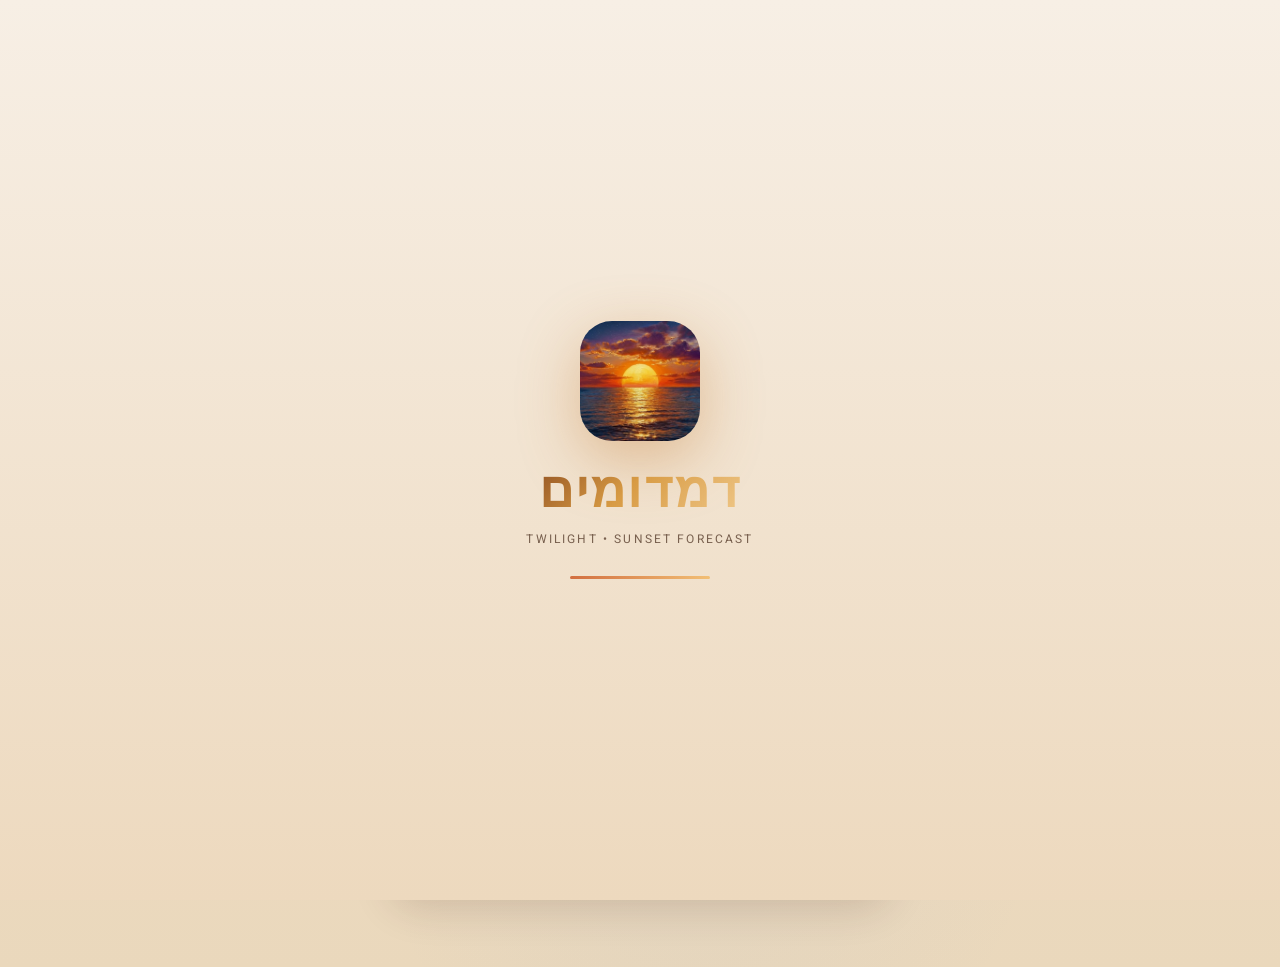
==== commit 8c51729b: "Add files via upload" ====
--- a/index.html
+++ b/index.html
@@ -3,113 +3,81 @@
 <head>
   <meta charset="UTF-8" />
   <meta name="viewport" content="width=device-width, initial-scale=1, viewport-fit=cover" />
-  <meta name="theme-color" content="#50301d" />
+  <meta name="theme-color" content="#f2e6d7" />
   <meta name="apple-mobile-web-app-capable" content="yes" />
-  <meta name="apple-mobile-web-app-status-bar-style" content="black-translucent" />
-  <link rel="manifest" href="./manifest.json" />
+  <meta name="apple-mobile-web-app-status-bar-style" content="default" />
+  <link rel="manifest" href="./manifest.webmanifest" />
   <link rel="apple-touch-icon" href="./icons/icon-192.png" />
   <link rel="preconnect" href="https://fonts.googleapis.com" />
   <link rel="preconnect" href="https://fonts.gstatic.com" crossorigin />
-  <link href="https://fonts.googleapis.com/css2?family=Cormorant+Garamond:ital,wght@0,400;0,600;0,700;1,400&family=Heebo:wght@300;400;500;600;700&display=swap" rel="stylesheet" />
+  <link href="https://fonts.googleapis.com/css2?family=Cormorant+Garamond:wght@400;600;700&family=Heebo:wght@300;400;500;700&display=swap" rel="stylesheet" />
   <link rel="stylesheet" href="./css/app.css" />
-  <title>Twilight</title>
+  <title>דמדומים</title>
 </head>
-<body class="theme-home">
-<div id="splash">
-  <img class="splash-logo" src="./icons/icon-512.png" alt="Twilight" />
-  <div class="splash-title">Twilight</div>
-  <div class="splash-sub">Sunset forecast & beautiful spots</div>
-  <div class="splash-bar"><div class="splash-bar-fill"></div></div>
-</div>
+<body class="forecast-body">
+  <div id="splash">
+    <img class="splash-logo" src="./icons/icon-512.png" alt="דמדומים" />
+    <div class="splash-title">דמדומים</div>
+    <div class="splash-sub">Twilight • Sunset Forecast</div>
+    <div class="splash-bar"><div class="splash-bar-fill"></div></div>
+  </div>
 
-<div class="app-shell mobile-shell">
-  <header class="hero hero--home">
-    <div class="hero__media"><img src="./assets/backgrounds/hero-golden-hour.png" alt="Golden hour landscape" /></div>
-    <div class="hero__overlay"></div>
-    <div class="hero__top">
-      <div class="hero__logo-badge"><img src="./icons/icon-192.png" alt="Twilight logo"></div>
-      <button class="hero-chip install-inline" id="installBtn" hidden>Install</button>
-    </div>
-    <div class="hero__content">
-      <div class="eyebrow">TWILIGHT • sunset forecast</div>
-      <h1>Twilight</h1>
-      <p class="hero__lede">בדיקת צבעוניות שקיעה וזריחה, מיקום מהיר, ו-Spot Finder למציאת נקודות יפות לצפייה בשקיעה.</p>
-      <div class="hero__actions">
-        <a class="cta cta--primary" href="./spot.html">Find a sunset spot</a>
-        <button class="hero-chip" id="btnShareApp" onclick="window.shareApp()">Share</button>
+  <main class="app-shell">
+    <section class="hero hero--forecast">
+      <div class="hero__bg" style="background-image:url('./assets/backgrounds/hero-golden-hour.png')"></div>
+      <div class="hero__overlay"></div>
+      <div class="hero__top">
+        <img class="app-badge" src="./icons/icon-192.png" alt="דמדומים" />
+        <button class="ghost-btn" id="btnShareApp" type="button">שתף</button>
       </div>
-    </div>
-  </header>
-
-  <main class="app-main">
-    <section class="card card--search search-card">
-      <div class="location-badge">
-        <div class="location-badge__icon">📍</div>
-        <div class="location-copy">
-          <span class="location-label">Current location</span>
-          <strong id="locInfo">לא נבחר מיקום</strong>
-          <span id="locCoords">חפש עיר או הפעל GPS</span>
+      <div class="hero__content">
+        <div class="eyebrow">TWILIGHT • SUNSET FORECAST</div>
+        <h1 class="hero__title">דמדומים</h1>
+        <p class="hero__subtitle">תחזית חכמה לצפייה בשקיעה, ציון איכות, זמן שקיעה והמלצה לסוג הלוקיישן הנכון לערב הקרוב.</p>
+        <div class="hero__search card card--glass card--compact">
+          <div class="location-mini">
+            <div>
+              <div class="label">מיקום נוכחי</div>
+              <strong id="locInfo">מאתר מיקום…</strong>
+              <div class="muted" id="locCoords"></div>
+            </div>
+            <button id="btnGps" class="icon-btn" type="button" aria-label="GPS">📍</button>
+          </div>
+          <div class="search-inline">
+            <button class="icon-btn" id="btnSearch" type="button" aria-label="חפש">🔎</button>
+            <input class="city-input" id="placeInput" type="text" placeholder="חפש עיר / כתובת..." inputmode="search"
+                   onkeydown="if(event.key==='Enter') document.getElementById('btnSearch').click()" />
+            <button class="pill-btn pill-btn--muted" id="btnFav" type="button">הוסף ☆</button>
+          </div>
         </div>
-        <button class="icon-ghost" id="btnGps" title="GPS">✦</button>
       </div>
-      <div class="city-search-row city-search-row--v2">
-        <input class="city-input" id="placeInput" type="text" placeholder="חפש עיר / כתובת..." inputmode="search" onkeydown="if(event.key==='Enter') document.getElementById('btnSearch').click()" />
-        <button class="city-search-btn" id="btnSearch">🔎</button>
-        <button class="city-search-btn city-search-btn--star" id="btnFav" title="הוסף למועדפים">☆</button>
-      </div>
-      <div class="favorites-strip" id="favList"></div>
     </section>
 
-    <div class="section-title-row">
-      <div>
-        <h2>Forecast</h2>
-        <p>צבעי שמיים, חלון הזהב, ונראות לשבוע הקרוב</p>
-      </div>
-      <a class="inline-link" href="./spot.html">Spot Finder →</a>
+    <div class="page page--forecast">
+      <div class="favorites-strip" id="favList"></div>
+      <section id="mainContent" class="forecast-content">
+        <div class="loading-state"><span>🌅</span><p>טוען תחזית...</p></div>
+      </section>
+      <footer class="footer-note">נתונים: Open‑Meteo • חישובי שמש: SunCalc</footer>
     </div>
+  </main>
 
-    <div id="mainContent">
-      <div class="loading-state"><span>🌅</span><p>מאתר מיקום…</p></div>
-    </div>
+  <nav class="bottom-nav">
+    <a class="bottom-nav__item bottom-nav__item--active" href="./index.html">
+      <span class="bottom-nav__icon">☼</span><span>תחזית</span>
+    </a>
+    <a class="bottom-nav__item" href="./spot.html">
+      <span class="bottom-nav__icon">⌾</span><span>מקומות</span>
+    </a>
+    <a class="bottom-nav__item" href="./privacy-policy.html">
+      <span class="bottom-nav__icon">⋯</span><span>פרטיות</span>
+    </a>
+  </nav>
 
-    <div style="display:none" aria-hidden="true">
-      <span id="sunrise"></span>
-      <span id="sunset"></span>
-      <span id="sun-astro-dawn"></span>
-      <span id="sun-blue-morning"></span>
-      <span id="sun-civil-dawn"></span>
-      <span id="sun-sunrise-full"></span>
-      <span id="sun-golden-end"></span>
-      <span id="sun-solar-noon"></span>
-      <span id="sun-golden-start"></span>
-      <span id="sun-sunset-full"></span>
-      <span id="sun-blue-evening"></span>
-      <span id="sun-civil-dusk"></span>
-      <span id="sun-day-length"></span>
-      <span id="sunset-score"></span>
-    </div>
-
-    <div class="spot-card-grid">
-      <a class="spot-thumb" href="./spot.html"><img src="./assets/spots/spot-mountain.png" alt="Mountain spot"><div class="spot-thumb__label">הר • mountain</div></a>
-      <a class="spot-thumb" href="./spot.html"><img src="./assets/spots/spot-coast.png" alt="Coast spot"><div class="spot-thumb__label">חוף • coast</div></a>
-      <a class="spot-thumb" href="./spot.html"><img src="./assets/spots/spot-forest.png" alt="Forest spot"><div class="spot-thumb__label">יער • forest</div></a>
-      <a class="spot-thumb" href="./spot.html"><img src="./assets/spots/spot-desert.png" alt="Desert spot"><div class="spot-thumb__label">מדבר • desert</div></a>
-    </div>
-
-    <div class="footer-note">Weather: Open-Meteo · Maps: OpenStreetMap/OSRM · Twilight © 2026</div>
-  </main>
-</div>
-
-<nav class="bottom-nav" aria-label="Primary">
-  <a class="bottom-nav__item is-active" href="./index.html"><strong>☼</strong><span>Forecast</span></a>
-  <a class="bottom-nav__item" href="./spot.html"><strong>◌</strong><span>Spots</span></a>
-  <a class="bottom-nav__item" href="./privacy-policy.html"><strong>⋯</strong><span>Privacy</span></a>
-</nav>
-
-<script src="./js/app.js"></script>
-<script src="./js/sun.js"></script>
-<script src="./js/favorites.js"></script>
-<script src="./js/forecast.js"></script>
-<script src="./js/notifications.js"></script>
+  <script src="./js/app.js"></script>
+  <script src="./js/sun.js"></script>
+  <script src="./js/favorites.js"></script>
+  <script src="./js/forecast.js"></script>
+  <script src="./js/notifications.js"></script>
 </body>
 </html>
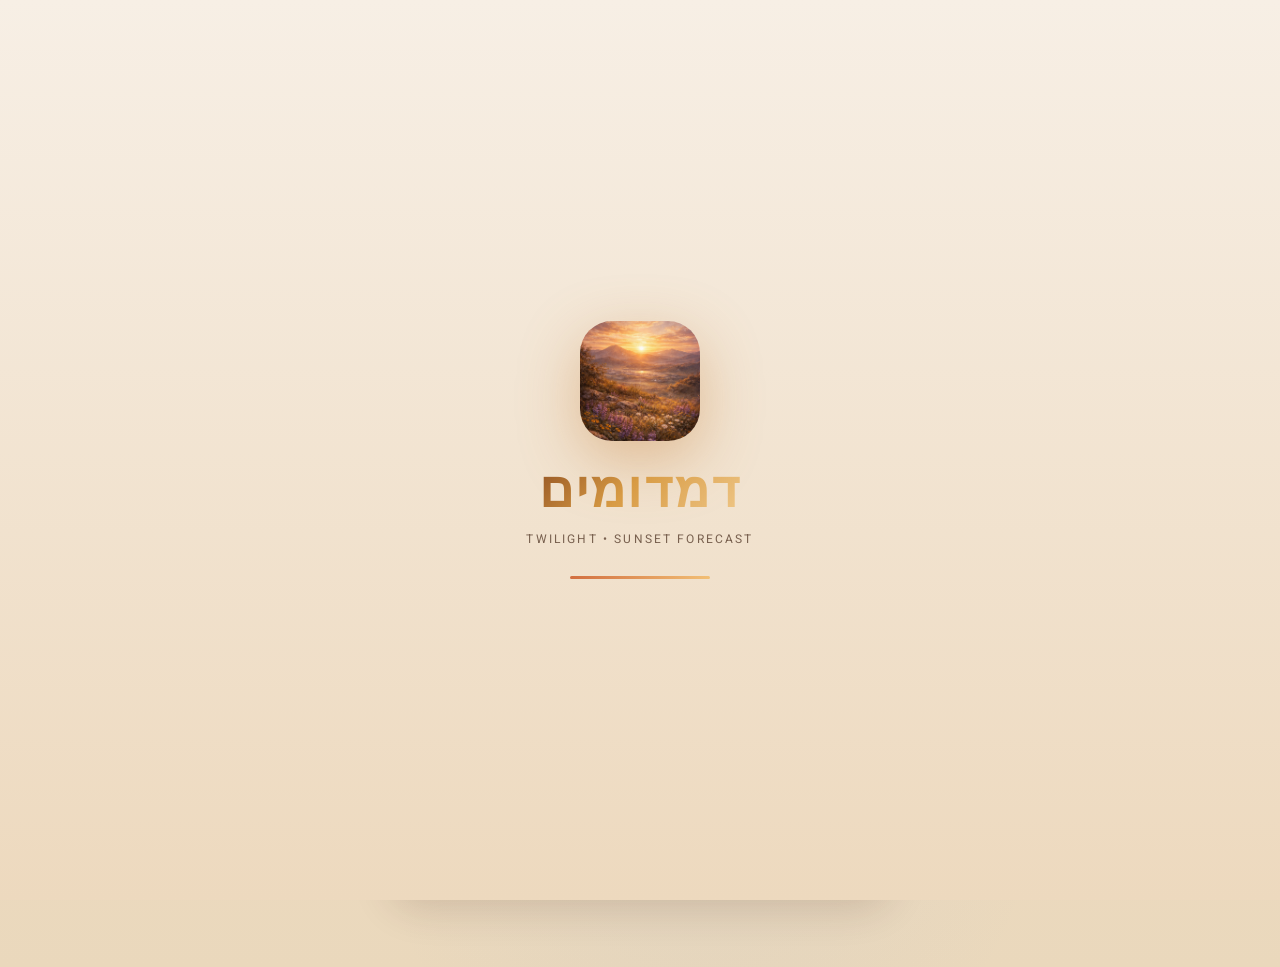
==== commit 77e65c51: "Add files via upload" ====
--- a/index.html
+++ b/index.html
@@ -16,7 +16,7 @@
 </head>
 <body class="forecast-body">
   <div id="splash">
-    <img class="splash-logo" src="./icons/icon-512.png" alt="דמדומים" />
+    <img class="splash-logo" src="./assets/backgrounds/hero-golden-hour.png" alt="דמדומים" />
     <div class="splash-title">דמדומים</div>
     <div class="splash-sub">Twilight • Sunset Forecast</div>
     <div class="splash-bar"><div class="splash-bar-fill"></div></div>
@@ -67,7 +67,7 @@
       <span class="bottom-nav__icon">☼</span><span>תחזית</span>
     </a>
     <a class="bottom-nav__item" href="./spot.html">
-      <span class="bottom-nav__icon">⌾</span><span>מקומות</span>
+      <span class="bottom-nav__icon">⌾</span><span>Spots</span>
     </a>
     <a class="bottom-nav__item" href="./privacy-policy.html">
       <span class="bottom-nav__icon">⋯</span><span>פרטיות</span>
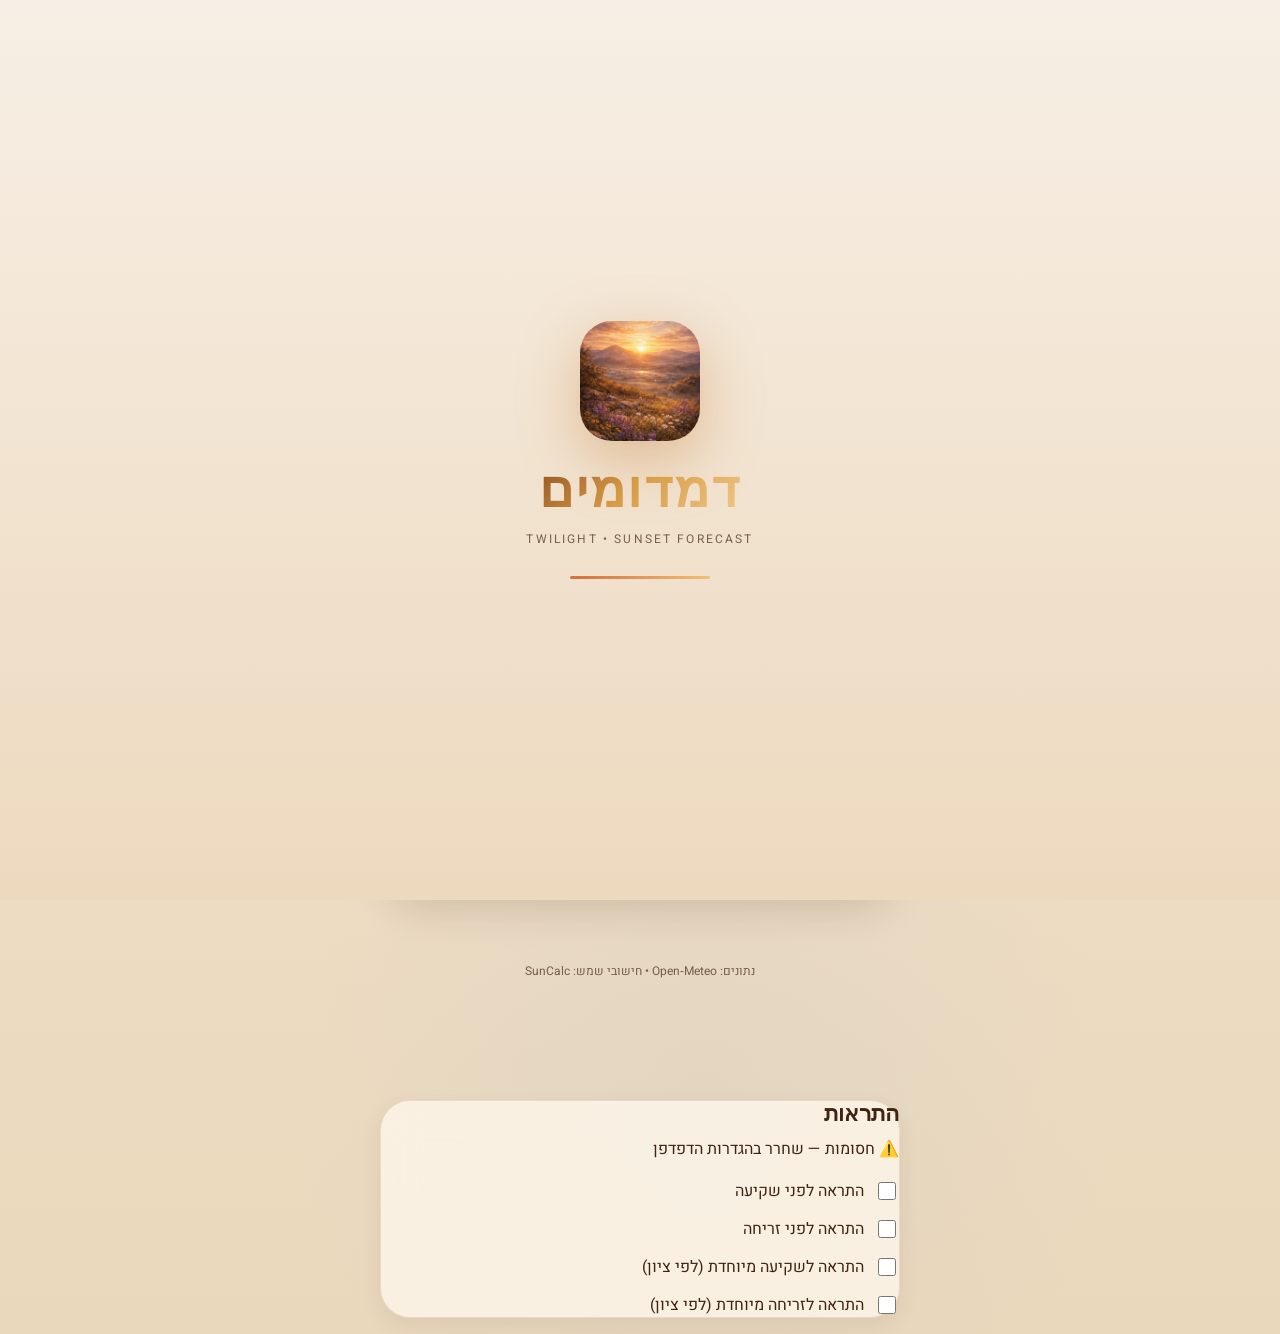
==== commit eb221f35: "Add files via upload" ====
--- a/index.html
+++ b/index.html
@@ -28,7 +28,7 @@
       <div class="hero__overlay"></div>
       <div class="hero__top">
         <img class="app-badge" src="./icons/icon-192.png" alt="דמדומים" />
-        <button class="ghost-btn" id="btnShareApp" type="button">שתף</button>
+        <button class="ghost-btn" id="btnShareApp" type="button" onclick="shareApp()">שתף</button>
       </div>
       <div class="hero__content">
         <div class="eyebrow">TWILIGHT • SUNSET FORECAST</div>
@@ -60,6 +60,79 @@
       </section>
       <footer class="footer-note">נתונים: Open‑Meteo • חישובי שמש: SunCalc</footer>
     </div>
+
+  <!-- ─── התראות ─── -->
+  <section id="notifSection" class="page page--forecast" style="display:none">
+    <div class="card" style="margin-bottom:16px">
+      <h3 style="font:700 22px 'Cormorant Garamond',serif;margin:0 0 10px">התראות</h3>
+      <div id="notifStatus" class="notif-status"></div>
+      <button id="btnRequestNotif" id="notifPermBtn" class="pill-btn pill-btn--primary" style="width:100%;margin-top:10px;display:none">הפעל התראות</button>
+
+      <div style="margin-top:18px;display:grid;gap:14px">
+        <!-- שקיעה -->
+        <label style="display:flex;align-items:center;gap:10px;cursor:pointer">
+          <input type="checkbox" id="notifSunsetOn" style="width:18px;height:18px;accent-color:var(--gold-strong)">
+          <span>התראה לפני שקיעה</span>
+        </label>
+        <div id="sunsetTimingRow" style="display:none;padding-right:28px">
+          <label class="field-row">
+            <span class="field-row__label">דקות לפני</span>
+            <input id="sunsetMin" class="range-input" type="range" min="5" max="120" step="5" value="30">
+            <span class="field-row__value"><span id="sunsetMinVal">30</span> דק'</span>
+          </label>
+        </div>
+
+        <!-- זריחה -->
+        <label style="display:flex;align-items:center;gap:10px;cursor:pointer">
+          <input type="checkbox" id="notifSunriseOn" style="width:18px;height:18px;accent-color:var(--gold-strong)">
+          <span>התראה לפני זריחה</span>
+        </label>
+        <div id="sunriseTimingRow" style="display:none;padding-right:28px">
+          <label class="field-row">
+            <span class="field-row__label">דקות לפני</span>
+            <input id="sunriseMin" class="range-input" type="range" min="5" max="120" step="5" value="30">
+            <span class="field-row__value"><span id="sunriseMinVal">30</span> דק'</span>
+          </label>
+        </div>
+
+        <!-- שקיעה לפי ציון -->
+        <label style="display:flex;align-items:center;gap:10px;cursor:pointer">
+          <input type="checkbox" id="notifSunsetScoreOn" style="width:18px;height:18px;accent-color:var(--gold-strong)">
+          <span>התראה לשקיעה מיוחדת (לפי ציון)</span>
+        </label>
+        <div id="sunsetScoreRow" style="display:none;padding-right:28px;display:grid;gap:8px">
+          <label class="field-row">
+            <span class="field-row__label">ציון מינימלי</span>
+            <input id="sunsetScore" class="range-input" type="range" min="5" max="10" step="0.5" value="7">
+            <span class="field-row__value"><span id="sunsetScoreVal">7</span></span>
+          </label>
+          <label class="field-row">
+            <span class="field-row__label">דקות לפני</span>
+            <input id="sunsetScoreMin" class="range-input" type="range" min="15" max="120" step="5" value="60">
+            <span class="field-row__value"><span id="sunsetScoreTimeVal">60</span> דק'</span>
+          </label>
+        </div>
+
+        <!-- זריחה לפי ציון -->
+        <label style="display:flex;align-items:center;gap:10px;cursor:pointer">
+          <input type="checkbox" id="notifSunriseScoreOn" style="width:18px;height:18px;accent-color:var(--gold-strong)">
+          <span>התראה לזריחה מיוחדת (לפי ציון)</span>
+        </label>
+        <div id="sunriseScoreRow" style="display:none;padding-right:28px;display:grid;gap:8px">
+          <label class="field-row">
+            <span class="field-row__label">ציון מינימלי</span>
+            <input id="sunriseScore" class="range-input" type="range" min="5" max="10" step="0.5" value="7">
+            <span class="field-row__value"><span id="sunriseScoreVal">7</span></span>
+          </label>
+          <label class="field-row">
+            <span class="field-row__label">דקות לפני</span>
+            <input id="sunriseScoreMin" class="range-input" type="range" min="15" max="120" step="5" value="60">
+            <span class="field-row__value"><span id="sunriseScoreTimeVal">60</span> דק'</span>
+          </label>
+        </div>
+      </div>
+    </div>
+  </section>
   </main>
 
   <nav class="bottom-nav">
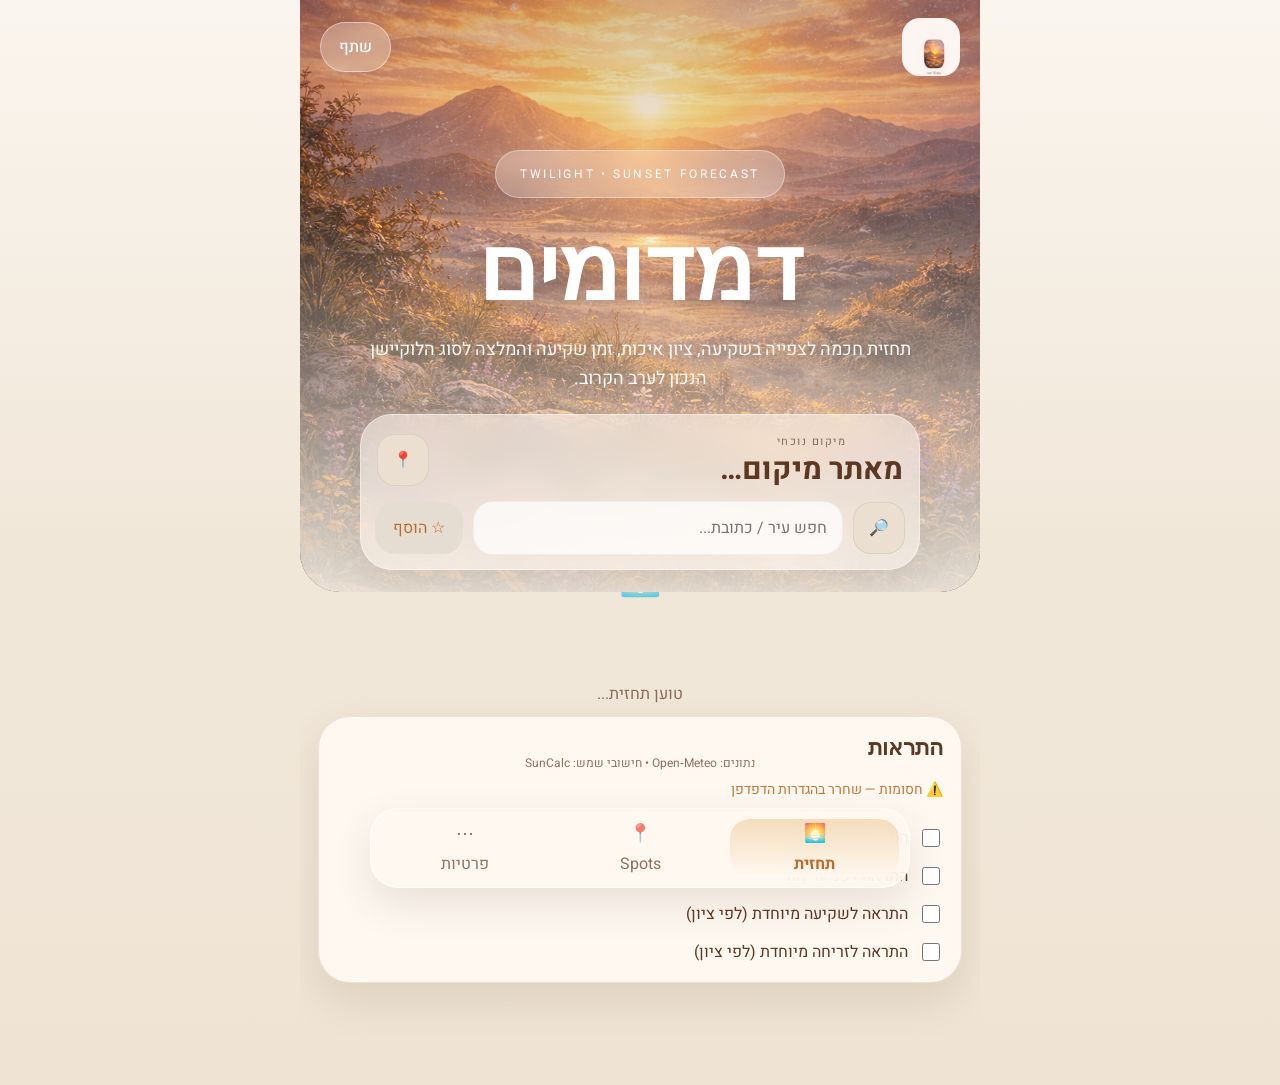
==== commit 2f448a2c: "Add files via upload" ====
--- a/index.html
+++ b/index.html
@@ -137,10 +137,10 @@
 
   <nav class="bottom-nav">
     <a class="bottom-nav__item bottom-nav__item--active" href="./index.html">
-      <span class="bottom-nav__icon">☼</span><span>תחזית</span>
+      <span class="bottom-nav__icon">🌅</span><span>תחזית</span>
     </a>
     <a class="bottom-nav__item" href="./spot.html">
-      <span class="bottom-nav__icon">⌾</span><span>Spots</span>
+      <span class="bottom-nav__icon">📍</span><span>Spots</span>
     </a>
     <a class="bottom-nav__item" href="./privacy-policy.html">
       <span class="bottom-nav__icon">⋯</span><span>פרטיות</span>
--- a/css/app.css
+++ b/css/app.css
@@ -1,589 +1,847 @@
 
-:root {
-  --bg: #f4eadc;
-  --bg-2: #ead8bf;
-  --paper: rgba(255,248,238,0.75);
-  --paper-strong: rgba(255,248,238,0.95);
-  --surface: rgba(103, 62, 32, 0.10);
-  --surface-2: rgba(255,255,255,0.34);
-  --text: #3f2413;
-  --muted: rgba(63,36,19,0.68);
-  --muted-2: rgba(63,36,19,0.42);
-  --line: rgba(121, 79, 44, 0.14);
-  --line-strong: rgba(121, 79, 44, 0.22);
-  --gold: #c98a3d;
-  --gold-2: #e5b668;
-  --accent: #c76a3f;
-  --accent-2: #7a3d2d;
-  --sky: #7d9ab8;
-  --success: #648f5d;
-  --danger: #b65045;
-  --shadow: 0 16px 40px rgba(80,44,20,0.14);
-  --shadow-soft: 0 8px 22px rgba(80,44,20,0.08);
-  --radius-xl: 30px;
-  --radius-lg: 24px;
-  --radius-md: 18px;
-  --radius-sm: 14px;
+:root{
+  --bg:#f5eee5;
+  --bg-soft:#fbf6f0;
+  --surface:rgba(255,248,240,.72);
+  --surface-strong:rgba(255,250,244,.9);
+  --glass:rgba(255,255,255,.35);
+  --line:rgba(135,91,58,.14);
+  --line-strong:rgba(135,91,58,.22);
+  --text:#5c3722;
+  --muted:rgba(92,55,34,.7);
+  --gold:#c88c4a;
+  --gold-strong:#b86d2f;
+  --gold-soft:#e6c39f;
+  --shadow:0 18px 44px rgba(92,55,34,.12);
+  --shadow-soft:0 10px 28px rgba(92,55,34,.08);
+  --radius-xl:32px;
+  --radius-lg:24px;
+  --radius-md:18px;
+  --radius-sm:14px;
   --safe-bottom: env(safe-area-inset-bottom, 0px);
-  --safe-top: env(safe-area-inset-top, 0px);
-  --dyn1: rgba(255,186,118,0.16);
-  --dyn2: rgba(210,121,78,0.10);
-  --dyn3: rgba(121,157,210,0.08);
-}
-
-* { box-sizing: border-box }
-html { scroll-behavior: smooth }
-body {
+}
+*{box-sizing:border-box}
+html,body{margin:0;min-height:100%;width:100%;max-width:100%;overflow-x:hidden;background:linear-gradient(180deg,#faf5ee 0%,#f1e7d9 50%,#efe4d4 100%);color:var(--text);font-family:'Heebo',sans-serif}
+body{padding-bottom:calc(86px + var(--safe-bottom));position:relative;}
+body::before{content:'';position:fixed;inset:0;pointer-events:none;background:inherit;z-index:-2;}
+a{color:inherit;text-decoration:none}
+button,input,select{font:inherit}
+img{max-width:100%;display:block}
+
+#splash{position:fixed;inset:0;display:grid;place-items:center;align-content:center;gap:12px;background:linear-gradient(180deg, rgba(34,20,15,.20), rgba(34,20,15,.10)), url('./assets/backgrounds/hero-golden-hour.png') center/cover no-repeat;z-index:99;transition:opacity .7s ease,visibility .7s ease;padding:24px}
+#splash.hidden{opacity:0;visibility:hidden}
+.splash-logo{width:min(68vw,280px);aspect-ratio:4/3;height:auto;border-radius:28px;box-shadow:0 24px 60px rgba(0,0,0,.24);object-fit:cover;border:1px solid rgba(255,255,255,.3)}
+.splash-title{font:700 46px 'Cormorant Garamond',serif;letter-spacing:.02em;color:#fff;text-shadow:0 2px 18px rgba(0,0,0,.2)}
+.splash-sub{font-size:14px;color:rgba(255,255,255,.92);text-shadow:0 2px 12px rgba(0,0,0,.18)}
+.splash-bar{width:180px;height:8px;border-radius:999px;background:rgba(255,255,255,.35);overflow:hidden}
+.splash-bar-fill{height:100%;width:100%;background:linear-gradient(90deg,#efc37a,#c77939);animation:loadbar 1.6s ease infinite}
+@keyframes loadbar{0%{transform:translateX(-100%)}100%{transform:translateX(100%)}}
+
+.app-shell{width:100%;max-width:680px;margin:0 auto;overflow-x:clip}
+.hero{position:relative;min-height:420px;border-bottom-left-radius:40px;border-bottom-right-radius:40px;overflow:hidden}
+.hero--spots{min-height:390px}
+.hero--mini{min-height:260px}
+.hero__bg{position:absolute;inset:0;background-size:cover;background-position:center center;transform:scale(1.03)}
+.hero__overlay{position:absolute;inset:0;background:
+ linear-gradient(180deg, rgba(67,34,18,.20) 0%, rgba(245,238,229,.12) 36%, rgba(245,238,229,.92) 100%),
+ radial-gradient(circle at 50% 24%, rgba(255,214,150,.36), transparent 28%)}
+.hero__overlay--light{background:
+ linear-gradient(180deg, rgba(255,255,255,.10) 0%, rgba(245,238,229,.15) 34%, rgba(245,238,229,.95) 100%),
+ radial-gradient(circle at 50% 24%, rgba(255,226,178,.42), transparent 28%)}
+.hero__top,.hero__content{position:relative;z-index:1}
+.hero__top{display:flex;justify-content:space-between;align-items:center;padding:18px 20px 0}
+.app-badge{width:58px;height:58px;border-radius:18px;box-shadow:var(--shadow-soft)}
+.ghost-btn{border:1px solid rgba(255,255,255,.45);background:rgba(255,255,255,.26);backdrop-filter:blur(8px);color:#fff;padding:12px 18px;border-radius:999px;font-weight:500}
+.hero__content{padding:74px 22px 22px;text-align:center}
+.eyebrow{display:inline-block;padding:14px 24px;border-radius:999px;background:rgba(255,255,255,.26);backdrop-filter:blur(10px);border:1px solid rgba(255,255,255,.38);font-size:12px;letter-spacing:.22em;color:#fff}
+.hero__title{margin:18px 0 10px;font:700 clamp(56px,12vw,90px) 'Cormorant Garamond',serif;color:#fff;text-shadow:0 3px 20px rgba(80,30,10,.18)}
+.hero__subtitle{max-width:560px;margin:0 auto 20px;color:rgba(255,255,255,.95);font-size:18px;line-height:1.6;text-shadow:0 2px 12px rgba(50,22,12,.14)}
+
+.page{padding:0 18px;width:100%}
+.page--forecast{margin-top:-64px}
+.page--spots{margin-top:-54px}
+.simple-page{padding-top:18px}
+
+.card{background:var(--surface-strong);border:1px solid var(--line);border-radius:var(--radius-xl);box-shadow:var(--shadow);padding:18px}
+.card--glass{background:rgba(255,248,240,.55);backdrop-filter:blur(14px);border-color:rgba(255,255,255,.42)}
+.card--compact{padding:14px}
+.label{font-size:11px;letter-spacing:.14em;text-transform:uppercase;color:var(--muted)}
+.muted{color:var(--muted)}
+
+.location-mini{display:flex;align-items:center;justify-content:space-between;gap:14px;padding:4px 2px 14px}
+.location-mini strong{display:block;font-size:30px;line-height:1.1;margin-top:4px}
+.search-inline{display:flex;align-items:center;gap:10px}
+.icon-btn{width:52px;height:52px;border:none;border-radius:18px;background:#eadfd1;color:var(--gold-strong);box-shadow:inset 0 0 0 1px rgba(135,91,58,.12);cursor:pointer}
+.city-input,.select-input{flex:1;min-height:54px;border:none;border-radius:20px;background:rgba(255,255,255,.72);padding:0 16px;color:var(--text);box-shadow:inset 0 0 0 1px rgba(135,91,58,.08)}
+.pill-btn{min-height:52px;border:none;border-radius:20px;padding:0 18px;cursor:pointer}
+.pill-btn--muted{background:#e6ddd2;color:var(--gold-strong)}
+.pill-btn--primary{background:linear-gradient(180deg,#e0b66d,#cf8b45);color:white;font-weight:700;box-shadow:var(--shadow-soft)}
+
+.favorites-strip{display:flex;gap:8px;overflow:auto;padding:10px 2px 4px;margin:0 0 14px}
+.favorites-strip:empty{display:none}
+.favorites-strip > *{flex:0 0 auto;background:rgba(255,255,255,.7);border:1px solid var(--line);padding:8px 14px;border-radius:999px}
+
+.forecast-shell{display:grid;gap:18px}
+.score-card{padding:16px;border-radius:30px;background:linear-gradient(180deg, rgba(255,255,255,.68), rgba(255,249,241,.88));border:1px solid rgba(255,255,255,.55);box-shadow:var(--shadow)}
+.score-card__top{padding:20px 16px 18px;border-radius:24px;background:
+ linear-gradient(180deg, rgba(255,214,158,.52), rgba(255,245,232,.28)),
+ url('../assets/backgrounds/hero-bright-pastel.png') center/cover no-repeat}
+.score-card__label{font-size:14px;color:var(--muted)}
+.score-card__score{font:700 72px 'Cormorant Garamond',serif;line-height:.95;color:var(--gold-strong)}
+.score-card__desc{font-size:18px;font-weight:700}
+.score-card__time{font:600 56px 'Cormorant Garamond',serif;line-height:1;color:var(--gold-strong);margin:8px 0 14px}
+.conditions{display:grid;grid-template-columns:repeat(3,1fr);gap:12px;text-align:center}
+.condition{padding:14px 8px;border-top:1px solid var(--line)}
+.condition__icon{font-size:26px}
+.condition__text{font-size:13px;color:var(--muted);margin-top:6px}
+.section-title{font:700 30px 'Cormorant Garamond',serif;margin:4px 4px 0}
+.section-sub{color:var(--muted);font-size:15px;margin:2px 4px 0}
+
+.weekly-strip{display:grid;grid-template-columns:repeat(3,1fr);gap:10px}
+.mini-day{padding:14px;border-radius:22px;background:rgba(255,252,247,.88);border:1px solid var(--line);box-shadow:var(--shadow-soft);text-align:center}
+.mini-day__name{font-size:15px;color:var(--muted)}
+.mini-day__score{font:700 44px 'Cormorant Garamond',serif;color:var(--gold-strong);line-height:1}
+.mini-day__time{font-size:18px;font-weight:600}
+.mini-day__hint{font-size:13px;color:var(--muted)}
+.mini-day--today{background:linear-gradient(180deg, rgba(255,232,196,.88), rgba(255,251,246,.95))}
+
+.reco-grid{display:grid;grid-template-columns:repeat(3,1fr);gap:12px}
+.reco-card{overflow:hidden;border-radius:24px;background:var(--surface-strong);border:1px solid var(--line);box-shadow:var(--shadow-soft)}
+.reco-card img{width:100%;aspect-ratio:1/1;object-fit:cover}
+.reco-card__body{padding:12px}
+.reco-card__title{font:700 20px 'Cormorant Garamond',serif;margin-bottom:4px}
+.reco-card__copy{font-size:13px;color:var(--muted);line-height:1.4}
+
+.week-chart-section,.day-card{background:var(--surface-strong);border:1px solid var(--line);border-radius:28px;box-shadow:var(--shadow-soft)}
+.week-chart-section{padding:16px}
+.week-chart-title{font:700 28px 'Cormorant Garamond',serif}
+.week-chart-sub{font-size:14px;color:var(--muted)}
+.day-card{padding:16px}
+.day-card--today{background:linear-gradient(180deg, rgba(255,241,219,.9), rgba(255,250,244,.95))}
+.day-header,.sun-events,.weather-grid{display:grid;gap:12px}
+.day-header{grid-template-columns:1fr auto;align-items:start}
+.day-name{font:700 28px 'Cormorant Garamond',serif}
+.day-date,.weather-summary,.golden-window,.score-description,.weather-item-text,.rating-label{color:var(--muted)}
+.sun-events{grid-template-columns:1fr 1fr}
+.sun-event{padding:12px;border:1px solid var(--line);border-radius:20px;background:rgba(255,255,255,.45)}
+.sun-event-title{font-size:14px;color:var(--muted)}
+.sun-event-time{font:700 36px 'Cormorant Garamond',serif;color:var(--gold-strong)}
+.score-label{display:flex;justify-content:space-between;font-size:13px;margin:8px 0 6px}
+.score-bar-track{height:10px;background:rgba(200,140,74,.14);border-radius:999px;overflow:hidden}
+.score-bar-fill{height:100%;border-radius:999px}
+.score-bar-fill.excellent,.bar-excellent{background:linear-gradient(90deg,#e8651a,#f5c842)}
+.score-bar-fill.good,.bar-good{background:linear-gradient(90deg,#e07020,#f0b840)}
+.score-bar-fill.fair,.bar-fair{background:linear-gradient(90deg,#c87830,#e8a035)}
+.score-bar-fill.poor,.bar-poor{background:linear-gradient(90deg,#8d8f9b,#b2b4be)}
+.score-value,.quality-excellent{color:#bf6d2d}
+.quality-good{color:#c28448}
+.quality-fair{color:#9e7d5d}
+.quality-poor{color:#7e7f8b}
+.color-palette{display:flex;gap:6px;margin-top:10px}
+.palette-swatch{width:18px;height:18px;border-radius:999px;border:1px solid rgba(255,255,255,.5)}
+.notif-day-btn,.accordion-btn{width:100%;margin-top:10px;min-height:42px;border:none;border-radius:16px;background:#eadfd1;color:var(--text);cursor:pointer}
+.accordion-btn{display:flex;align-items:center;justify-content:space-between}
+.weather-detail{display:none;padding-top:12px}
+.weather-detail.open{display:block}
+.weather-grid{grid-template-columns:repeat(2,1fr)}
+.weather-item{padding:10px;border:1px solid var(--line);border-radius:18px;background:rgba(255,255,255,.42)}
+.weather-item-icon{font-size:18px}
+.rating-stars{display:flex;gap:4px}
+.rating-star{background:none;border:none;font-size:24px;color:#ccb086;cursor:pointer}
+.rating-star.active{color:#d48b31}
+
+.controls-card,.results-card{background:var(--surface-strong);border:1px solid var(--line);border-radius:30px;box-shadow:var(--shadow);padding:18px;margin-bottom:16px}
+.controls-title{font:700 28px 'Cormorant Garamond',serif;margin-bottom:8px}
+.controls-stack{display:grid;gap:14px}
+.field-row{display:grid;grid-template-columns:auto 1fr auto;gap:12px;align-items:center}
+.field-row__label,.field-row__value{font-size:14px;color:var(--muted)}
+.range-input{width:100%}
+.map-card{width:100%;height:300px;border-radius:28px;overflow:hidden;box-shadow:var(--shadow);border:1px solid var(--line);margin-bottom:16px}
+.result-summary{font-weight:600;margin-bottom:12px}
+.results-list{display:grid;gap:12px}
+.results-list > div{display:flex;align-items:center;gap:12px;padding:14px;border-radius:22px;background:rgba(255,255,255,.52);border:1px solid var(--line)}
+.badge{display:inline-flex;align-items:center;padding:4px 10px;border-radius:999px;background:#f0e2d0;font-size:12px;color:var(--gold-strong)}
+.item__title{font-size:18px;font-weight:700}
+.item__meta{font-size:13px;color:var(--muted)}
+.item__score{min-width:78px;padding:10px;border-radius:18px;background:linear-gradient(180deg,#f2c884,#df9956);color:white;text-align:center;font-weight:700}
+.item__actions{display:flex;flex-direction:column;align-items:center;gap:8px}
+.item__actions button,.item__actions a{min-width:42px;display:inline-flex;justify-content:center;align-items:center}
+.footer-note{text-align:center;font-size:12px;color:var(--muted);padding:6px 12px 8px}
+
+.loading-state{display:grid;place-items:center;gap:10px;min-height:220px;text-align:center;color:var(--muted)}
+.loading-state span{font-size:34px}
+
+.bottom-nav{position:fixed;left:50%;transform:translateX(-50%);bottom:calc(12px + var(--safe-bottom));display:grid;grid-template-columns:repeat(3,1fr);gap:6px;max-width:540px;width:calc(100% - 24px);padding:10px;background:rgba(255,248,240,.86);backdrop-filter:blur(16px);border:1px solid rgba(255,255,255,.62);border-radius:28px;box-shadow:0 16px 40px rgba(92,55,34,.12);z-index:20}
+.bottom-nav__item{display:grid;place-items:center;gap:4px;min-height:58px;border-radius:20px;color:var(--muted)}
+.bottom-nav__item--active{background:linear-gradient(180deg, rgba(233,196,138,.52), rgba(255,248,240,.82));color:var(--gold-strong);font-weight:700}
+.bottom-nav__icon{font-size:18px}
+
+.leaflet-container{background:#f2e7d7}
+.leaflet-popup-content-wrapper{border-radius:16px}
+
+@media (max-width:560px){
+  .hero{min-height:390px}
+  .hero__title{font-size:72px}
+  .hero__subtitle{font-size:16px}
+  .location-mini strong{font-size:24px}
+  .weekly-strip,.reco-grid{grid-template-columns:1fr}
+  .sun-events{grid-template-columns:1fr}
+  .field-row{grid-template-columns:1fr;align-items:start}
+  .field-row__value{justify-self:start}
+}
+
+@media (max-width:560px){
+  .splash-logo{width:min(64vw,220px)}
+}
+
+/* ═══════════════════════════════════════════════════════════════════
+   FORECAST SCREEN — קלאסים שנוצרים ע"י forecast.js
+   ═══════════════════════════════════════════════════════════════════ */
+
+.forecast-screen {
+  display: grid;
+  gap: 20px;
+  padding-bottom: 12px;
+}
+
+/* ── כרטיס סיכום ראשי ── */
+.forecast-summary-card {
+  background: var(--surface-strong);
+  border: 1px solid var(--line);
+  border-radius: var(--radius-xl);
+  box-shadow: var(--shadow);
+  overflow: hidden;
+}
+
+.forecast-summary-card__top {
+  display: flex;
+  align-items: flex-start;
+  justify-content: space-between;
+  gap: 12px;
+  padding: 20px 20px 16px;
+  background: linear-gradient(160deg, rgba(255,232,196,.55) 0%, rgba(255,248,235,.22) 100%);
+  border-bottom: 1px solid var(--line);
+}
+
+.forecast-kicker {
+  font-size: 11px;
+  letter-spacing: .2em;
+  text-transform: uppercase;
+  color: var(--muted);
+  margin-bottom: 4px;
+}
+
+.forecast-summary-card__title {
+  font: 700 22px 'Cormorant Garamond', serif;
   margin: 0;
-  font-family: 'Heebo', sans-serif;
   color: var(--text);
-  background:
-    radial-gradient(circle at 15% 20%, var(--dyn1) 0%, transparent 34%),
-    radial-gradient(circle at 82% 18%, var(--dyn2) 0%, transparent 28%),
-    radial-gradient(circle at 55% 82%, var(--dyn3) 0%, transparent 32%),
-    linear-gradient(180deg, #f7efe4 0%, #efdec6 48%, #ead8bc 100%);
-  min-height: 100vh;
-  -webkit-tap-highlight-color: transparent;
-}
-a { color: inherit; text-decoration: none }
-button, input, select { font: inherit }
-img { max-width: 100%; display: block }
-
-.sr-only {
-  position: absolute !important;
-  width: 1px; height: 1px;
-  padding: 0; margin: -1px; overflow: hidden; clip: rect(0,0,0,0); border: 0;
-}
-
-.mobile-shell {
-  width: min(100%, 520px);
-  margin: 0 auto;
-  min-height: 100vh;
-  position: relative;
-  padding-bottom: calc(92px + var(--safe-bottom));
-}
-.app-main { padding: 0 16px 24px }
-.app-main--spot { padding-top: 12px }
-.policy-main { padding: 12px 16px 24px }
-
-/* ── splash ── */
-#splash {
-  position: fixed; inset: 0; z-index: 9999;
-  display: flex; flex-direction: column; justify-content: center; align-items: center;
-  background: linear-gradient(180deg, #f7efe5 0%, #edd9be 100%);
-  transition: opacity .6s ease, visibility .6s ease;
-}
-#splash.hidden { opacity: 0; visibility: hidden }
-.splash-logo {
-  width: 120px; height: 120px; border-radius: 32px; object-fit: cover;
-  box-shadow: 0 18px 60px rgba(196,126,57,0.42);
-  animation: splash-logo-in .6s cubic-bezier(.22,1,.36,1) both;
-}
-@keyframes splash-logo-in {
-  from { opacity: 0; transform: scale(.82) translateY(12px) }
-  to   { opacity: 1; transform: scale(1)  translateY(0) }
-}
-.splash-title {
-  margin-top: 18px; font-family: 'Cormorant Garamond', serif;
-  font-size: 52px; font-weight: 700; letter-spacing: .04em;
-  background: linear-gradient(135deg, #915122, #d89b44 45%, #f0c98b 100%);
-  -webkit-background-clip: text; background-clip: text; -webkit-text-fill-color: transparent;
-  animation: splash-text-in .7s .15s cubic-bezier(.22,1,.36,1) both;
-}
-.splash-sub {
-  margin-top: 8px; font-size: 12px; letter-spacing: .18em; text-transform: uppercase; color: var(--muted);
-  animation: splash-text-in .7s .25s cubic-bezier(.22,1,.36,1) both;
-}
-@keyframes splash-text-in {
-  from { opacity: 0; transform: translateY(8px) }
-  to   { opacity: 1; transform: translateY(0) }
-}
-.splash-bar {
-  width: 140px; height: 3px; border-radius: 999px;
-  background: rgba(102,60,31,.10); overflow: hidden; margin-top: 28px;
-}
-.splash-bar-fill {
-  height: 100%; width: 0;
-  background: linear-gradient(90deg, #d26f40, #f2bf75);
-  animation: splash-load 1.6s ease forwards;
-}
-@keyframes splash-load { to { width: 100% } }
-
-/* ── hero ── */
-.hero {
-  position: relative;
-  min-height: 360px;
-  border-radius: 0 0 34px 34px;
-  overflow: hidden;
-  box-shadow: var(--shadow);
-}
-.hero--home { min-height: 420px }
-.hero--compact { min-height: 280px }
-.hero__media { position: absolute; inset: 0 }
-.hero__media img { width: 100%; height: 100%; object-fit: cover; filter: saturate(1.1) contrast(1.04) }
-.hero__overlay {
-  position: absolute; inset: 0;
-  background:
-    linear-gradient(180deg,
-      rgba(33,18,9,0.10) 0%,
-      rgba(63,35,18,0.20) 28%,
-      rgba(76,43,19,0.42) 58%,
-      rgba(245,232,218,0.90) 100%),
-    radial-gradient(circle at 50% 0%, rgba(255,255,255,0.30), transparent 34%);
-}
-.hero__top {
-  position: relative; z-index: 2;
-  display: flex; justify-content: space-between; align-items: center;
-  padding: calc(14px + var(--safe-top)) 16px 0;
-}
-.hero__top--spot { justify-content: space-between }
-.hero__content {
-  position: relative; z-index: 2;
-  padding: 86px 24px 34px;
-  display: flex; flex-direction: column; align-items: center; text-align: center; gap: 10px;
-}
-.hero__content--compact { padding-top: 72px; padding-bottom: 30px }
-
-.eyebrow {
-  display: inline-flex; align-items: center; gap: 6px;
-  padding: 8px 14px; border-radius: 999px;
-  background: rgba(255,248,239,0.30);
-  border: 1px solid rgba(255,255,255,0.32);
-  backdrop-filter: blur(12px);
-  color: #fff8f0; font-size: 11px; letter-spacing: .14em; text-transform: uppercase;
-}
-.hero h1 {
-  margin: 4px 0 0;
-  font-family: 'Cormorant Garamond', serif;
-  font-size: 64px; line-height: .95; font-weight: 700; letter-spacing: .04em;
-  color: #fff6ec;
-  text-shadow: 0 6px 30px rgba(73,35,16,0.28);
-}
-.hero--compact h1 { font-size: 44px }
-.hero p {
-  max-width: 340px; margin: 0;
-  color: rgba(255,246,236,.88); font-size: 15px; line-height: 1.7;
-  text-shadow: 0 4px 14px rgba(73,35,16,0.18);
-}
-.hero__actions { display: flex; gap: 10px; flex-wrap: wrap; justify-content: center; margin-top: 6px }
-
-.hero-chip {
-  display: inline-flex; align-items: center; justify-content: center; gap: 6px;
-  min-height: 42px; padding: 0 14px; border-radius: 999px;
-  border: 1px solid rgba(255,255,255,.30);
-  background: rgba(255,248,239,0.26); backdrop-filter: blur(14px); color: #fff9f3;
-  box-shadow: 0 6px 16px rgba(64,30,13,0.10); cursor: pointer;
-  transition: background .18s ease, transform .15s ease;
-}
-.hero-chip:active { transform: scale(.97) }
-.hero-chip--ghost { background: rgba(84,45,18,0.16) }
-.hero-chip--static { cursor: default }
-
-.cta {
-  display: inline-flex; align-items: center; justify-content: center;
-  min-height: 50px; padding: 0 22px; border-radius: 999px; border: 1px solid transparent;
-  font-weight: 700; letter-spacing: .01em;
-  transition: transform .18s ease, box-shadow .18s ease, filter .18s ease;
-}
-.cta:active { transform: scale(.97) }
-.cta--primary {
-  background: linear-gradient(135deg, #9d5a28 0%, #d8994c 44%, #f1c88a 100%);
-  color: #fff8f2; box-shadow: 0 14px 28px rgba(161,93,39,.24);
-}
-.cta--primary:hover { filter: brightness(1.06) }
-.cta--glass {
-  background: rgba(255,248,239,0.24); color: #fff7f0;
-  border-color: rgba(255,255,255,.32); backdrop-filter: blur(14px);
-}
-
-/* ── cards ── */
-.card, .controls-card, .results-card, .week-chart-section, .day-card, .install-banner {
-  background: var(--paper);
+  line-height: 1.2;
+}
+
+.forecast-summary-card__score {
+  font: 700 64px 'Cormorant Garamond', serif;
+  color: var(--gold-strong);
+  line-height: 1;
+  white-space: nowrap;
+  flex-shrink: 0;
+}
+
+.forecast-summary-card__score span {
+  font-size: 24px;
+  color: var(--muted);
+}
+
+/* ── שורת זמן + קופסאות נוכחי ── */
+.forecast-main-row {
+  display: flex;
+  align-items: center;
+  justify-content: space-between;
+  gap: 16px;
+  padding: 16px 20px;
+  border-bottom: 1px solid var(--line);
+}
+
+.forecast-main-time__label {
+  font-size: 11px;
+  letter-spacing: .16em;
+  text-transform: uppercase;
+  color: var(--muted);
+  margin-bottom: 2px;
+}
+
+.forecast-main-time__value {
+  font: 700 46px 'Cormorant Garamond', serif;
+  color: var(--gold-strong);
+  line-height: 1;
+}
+
+.forecast-main-time__sub {
+  font-size: 13px;
+  color: var(--muted);
+  margin-top: 4px;
+}
+
+.forecast-current-boxes {
+  display: flex;
+  gap: 10px;
+  flex-shrink: 0;
+}
+
+.forecast-mini-box {
+  display: flex;
+  flex-direction: column;
+  align-items: center;
+  gap: 2px;
+  padding: 10px 14px;
+  background: rgba(255,255,255,.5);
+  border: 1px solid var(--line);
+  border-radius: var(--radius-sm);
+  text-align: center;
+  min-width: 72px;
+}
+
+.forecast-mini-box__label {
+  font-size: 10px;
+  letter-spacing: .12em;
+  text-transform: uppercase;
+  color: var(--muted);
+}
+
+.forecast-mini-box strong {
+  font-size: 15px;
+  font-weight: 700;
+  color: var(--text);
+}
+
+/* ── גריד סטטיסטיקות ── */
+.forecast-stats-grid {
+  display: grid;
+  grid-template-columns: repeat(3, 1fr);
+  gap: 0;
+  border-top: 1px solid var(--line);
+}
+
+.forecast-stat {
+  display: flex;
+  flex-direction: column;
+  align-items: center;
+  gap: 2px;
+  padding: 12px 8px;
+  text-align: center;
+  border-left: 1px solid var(--line);
+}
+
+.forecast-stat:last-child,
+.forecast-stat:nth-child(3) {
+  border-left: none;
+}
+
+.forecast-stat span {
+  font-size: 10px;
+  letter-spacing: .12em;
+  text-transform: uppercase;
+  color: var(--muted);
+}
+
+.forecast-stat strong {
+  font-size: 16px;
+  font-weight: 700;
+  color: var(--text);
+}
+
+/* ── פאנל כותרת + גלילה ── */
+.forecast-panel {
+  display: grid;
+  gap: 12px;
+}
+
+/* ── תחזית שבועית — גלילה אופקית ── */
+.weekly-scroll {
+  display: flex;
+  gap: 10px;
+  overflow-x: auto;
+  padding: 4px 2px 8px;
+  scroll-snap-type: x mandatory;
+  -webkit-overflow-scrolling: touch;
+}
+
+.weekly-scroll::-webkit-scrollbar { height: 4px; }
+.weekly-scroll::-webkit-scrollbar-track { background: rgba(135,91,58,.08); border-radius: 99px; }
+.weekly-scroll::-webkit-scrollbar-thumb { background: var(--gold-soft); border-radius: 99px; }
+
+.weekly-day-card {
+  flex: 0 0 108px;
+  scroll-snap-align: start;
+  padding: 12px 10px;
+  border-radius: 22px;
+  background: rgba(255,252,247,.88);
+  border: 1px solid var(--line);
+  box-shadow: var(--shadow-soft);
+  text-align: center;
+  transition: transform .15s ease, box-shadow .15s ease;
+}
+
+.weekly-day-card:active { transform: scale(.97); }
+
+.weekly-day-card--excellent { background: linear-gradient(160deg, rgba(235,140,40,.18), rgba(255,210,100,.12)); border-color: rgba(220,130,40,.35); }
+.weekly-day-card--good      { background: linear-gradient(160deg, rgba(240,175,80,.13), rgba(255,230,160,.10)); border-color: rgba(200,150,60,.22); }
+.weekly-day-card--fair      { background: rgba(255,252,247,.88); }
+.weekly-day-card--poor      { background: rgba(235,232,228,.75); border-color: rgba(160,155,150,.18); }
+
+.weekly-day-card__name  { font-size: 13px; color: var(--muted); margin-bottom: 2px; }
+.weekly-day-card__date  { font-size: 11px; color: var(--muted); opacity: .7; margin-bottom: 6px; }
+.weekly-day-card__score { font: 700 42px 'Cormorant Garamond', serif; color: var(--gold-strong); line-height: 1; }
+.weekly-day-card__time  { font-size: 16px; font-weight: 600; margin-top: 4px; }
+.weekly-day-card__temps { font-size: 12px; color: var(--muted); margin-top: 4px; }
+
+/* ── תחזית שעתית — גלילה אופקית ── */
+.hourly-scroll {
+  display: flex;
+  gap: 10px;
+  overflow-x: auto;
+  padding: 4px 2px 8px;
+  scroll-snap-type: x mandatory;
+  -webkit-overflow-scrolling: touch;
+}
+
+.hourly-scroll::-webkit-scrollbar { height: 4px; }
+.hourly-scroll::-webkit-scrollbar-track { background: rgba(135,91,58,.08); border-radius: 99px; }
+.hourly-scroll::-webkit-scrollbar-thumb { background: var(--gold-soft); border-radius: 99px; }
+
+.hourly-chip {
+  flex: 0 0 100px;
+  scroll-snap-align: start;
+  padding: 12px 10px;
+  border-radius: 18px;
+  background: rgba(255,252,247,.88);
+  border: 1px solid var(--line);
+  box-shadow: var(--shadow-soft);
+  text-align: center;
+}
+
+.hourly-chip__time  { font: 700 18px 'Cormorant Garamond', serif; color: var(--gold-strong); }
+.hourly-chip__temp  { font-size: 20px; font-weight: 700; margin: 4px 0; }
+.hourly-chip__meta  { font-size: 11px; color: var(--muted); line-height: 1.5; }
+
+/* ── ערימת כרטיסי ימים ── */
+.forecast-days-stack {
+  display: grid;
+  gap: 14px;
+}
+
+.forecast-day-card {
+  background: var(--surface-strong);
   border: 1px solid var(--line);
   border-radius: var(--radius-xl);
   box-shadow: var(--shadow-soft);
-  backdrop-filter: blur(18px);
-}
-.card--soft { background: rgba(255,248,239,0.80) }
-.card--search { margin-top: -52px; position: relative; z-index: 3; padding: 18px }
-.card--map { padding: 0; overflow: hidden; position: relative }
-.card--policy { padding: 22px 20px; margin-top: 14px }
-
-.location-row { display: flex; align-items: center; justify-content: space-between; gap: 12px; margin-bottom: 14px }
-.location-copy { display: flex; flex-direction: column; gap: 2px; min-width: 0 }
-.location-copy strong { font-size: 17px; white-space: nowrap; overflow: hidden; text-overflow: ellipsis }
-.location-copy span { font-size: 12px; color: var(--muted); white-space: nowrap; overflow: hidden; text-overflow: ellipsis }
-.location-label { font-size: 11px; letter-spacing: .12em; text-transform: uppercase; color: var(--muted-2) }
-
-.icon-ghost {
-  width: 44px; height: 44px; border: none; border-radius: 14px;
-  background: rgba(116,74,42,0.10); color: var(--accent-2);
-  box-shadow: inset 0 0 0 1px rgba(121,79,44,.12); cursor: pointer;
-  transition: background .15s ease, transform .15s ease;
+  padding: 16px;
+  overflow: hidden;
+}
+
+.forecast-day-card--today {
+  background: linear-gradient(180deg, rgba(255,241,219,.88), rgba(255,250,244,.95));
+  border-color: rgba(200,140,74,.22);
+}
+
+.forecast-day-card__head {
+  display: flex;
+  align-items: center;
+  justify-content: space-between;
+  margin-bottom: 14px;
+}
+
+.forecast-day-card__name {
+  font: 700 26px 'Cormorant Garamond', serif;
+  line-height: 1;
+}
+
+.forecast-day-card__date {
+  font-size: 13px;
+  color: var(--muted);
+  margin-top: 2px;
+}
+
+.forecast-day-card__weather {
+  font-size: 14px;
+  color: var(--muted);
+  background: rgba(255,255,255,.5);
+  border: 1px solid var(--line);
+  border-radius: 999px;
+  padding: 5px 12px;
+}
+
+/* ── אירועי שקיעה/זריחה בתוך כרטיס יום ── */
+.forecast-events {
+  display: grid;
+  grid-template-columns: 1fr 1fr;
+  gap: 10px;
+  margin-bottom: 12px;
+}
+
+.forecast-event {
+  padding: 12px;
+  background: rgba(255,255,255,.45);
+  border: 1px solid var(--line);
+  border-radius: var(--radius-md);
+  text-align: center;
+}
+
+/* שקיעה — כתום/זהוב */
+.forecast-event--sunset {
+  background: linear-gradient(160deg, rgba(240,140,40,.15), rgba(255,210,100,.10));
+  border-color: rgba(220,120,30,.25);
+}
+
+/* זריחה — כחול/סגול */
+.forecast-event--sunrise {
+  background: linear-gradient(160deg, rgba(100,140,220,.14), rgba(160,100,200,.10));
+  border-color: rgba(100,120,200,.22);
+}
+
+.forecast-event__label {
+  font-size: 11px;
+  letter-spacing: .14em;
+  text-transform: uppercase;
+  color: var(--muted);
+  margin-bottom: 4px;
+}
+
+.forecast-event__time {
+  font: 700 32px 'Cormorant Garamond', serif;
+  color: var(--gold-strong);
+  line-height: 1;
+}
+
+.forecast-event__score {
   font-size: 18px;
-}
-.icon-ghost:active { transform: scale(.94) }
-
-.city-search-row { display: flex; gap: 8px; align-items: center }
-.city-search-row--v2 {
-  background: rgba(255,255,255,0.44); padding: 8px; border-radius: 20px;
-  box-shadow: inset 0 0 0 1px rgba(121,79,44,.10);
-}
-.city-search-row--spot { margin-top: 14px }
-.city-input {
-  flex: 1; min-width: 0; border: none; outline: none; background: transparent;
-  color: var(--text); font-size: 15px; padding: 10px 12px; direction: rtl; text-align: right;
-}
-.city-input::placeholder { color: rgba(63,36,19,.44) }
-.city-search-btn {
-  min-width: 46px; height: 46px; border: none; border-radius: 16px; cursor: pointer;
-  background: linear-gradient(135deg, rgba(157,90,40,.12), rgba(230,190,128,.26));
-  color: var(--accent-2);
-  box-shadow: inset 0 0 0 1px rgba(121,79,44,.12);
-  transition: transform .15s ease, filter .15s ease;
-}
-.city-search-btn:active { transform: scale(.94) }
-.city-search-btn--star { font-size: 21px }
-
-.favorites-strip { display: flex; gap: 8px; overflow: auto; padding-top: 12px }
-.favorites-strip::-webkit-scrollbar { display: none }
-.favorites-strip:empty { display: none }
+  font-weight: 700;
+  margin-top: 6px;
+}
+
+.forecast-event__text {
+  font-size: 12px;
+  color: var(--muted);
+  margin-top: 2px;
+}
+
+/* כפתור התראה פעיל */
+.notif-day-btn.active {
+  background: linear-gradient(180deg,#e0b66d,#cf8b45);
+  color: white;
+}
+.notif-day-btn.active[data-type="sunset"] {
+  background: linear-gradient(180deg,#e8802a,#d4621a);
+  color: white;
+}
+.notif-day-btn.active[data-type="sunrise"] {
+  background: linear-gradient(180deg,#5b8fd4,#3d6ab8);
+  color: white;
+}
+
+/* ═══════════════════════════════════════════════════════════════════
+   SPOT FINDER — קלאסים שנוצרים ע"י spotfinder.js
+   ═══════════════════════════════════════════════════════════════════ */
+
+.spot-result-card {
+  display: flex;
+  gap: 0;
+  border-radius: var(--radius-xl);
+  background: var(--surface-strong);
+  border: 1px solid rgba(255,185,80,.12);
+  box-shadow: var(--shadow-soft);
+  overflow: hidden;
+  transition: border-color .2s ease, box-shadow .2s ease;
+}
+
+.spot-result-card:hover {
+  border-color: rgba(240,180,60,.35);
+  box-shadow: var(--shadow);
+}
+
+.spot-result-card__thumb-wrap {
+  width: 96px;
+  flex-shrink: 0;
+}
+
+.spot-result-card__thumb {
+  width: 100%;
+  height: 100%;
+  object-fit: cover;
+  display: block;
+}
+
+.spot-result-card__main {
+  flex: 1;
+  padding: 14px;
+  display: flex;
+  flex-direction: column;
+  gap: 8px;
+  min-width: 0;
+}
+
+.spot-result-card__head {
+  display: flex;
+  align-items: flex-start;
+  justify-content: space-between;
+  gap: 8px;
+}
+
+.spot-result-card__title {
+  font-size: 16px;
+  font-weight: 700;
+  line-height: 1.2;
+  white-space: nowrap;
+  overflow: hidden;
+  text-overflow: ellipsis;
+}
+
+.spot-result-card__subtitle {
+  font-size: 12px;
+  color: var(--muted);
+  margin-top: 2px;
+}
+
+.spot-result-card__score {
+  font: 700 32px 'Cormorant Garamond', serif;
+  color: var(--gold-strong);
+  line-height: 1;
+  flex-shrink: 0;
+  background: linear-gradient(180deg,rgba(255,220,160,.4),rgba(255,248,235,.6));
+  border: 1px solid rgba(200,140,74,.2);
+  border-radius: var(--radius-sm);
+  padding: 4px 10px;
+  text-align: center;
+}
+
+.spot-result-card__meta {
+  display: flex;
+  flex-wrap: wrap;
+  gap: 5px;
+}
+
+.spot-chip {
+  display: inline-flex;
+  align-items: center;
+  padding: 3px 9px;
+  border-radius: 999px;
+  background: rgba(255,255,255,.55);
+  border: 1px solid var(--line);
+  font-size: 11px;
+  color: var(--muted);
+  white-space: nowrap;
+}
+
+.spot-chip--accent {
+  background: rgba(200,140,74,.12);
+  border-color: rgba(200,140,74,.22);
+  color: var(--gold-strong);
+  font-weight: 600;
+}
+
+.spot-result-card__actions {
+  display: flex;
+  gap: 7px;
+  align-items: center;
+  margin-top: 2px;
+}
+
+.spot-action-btn {
+  display: inline-flex;
+  align-items: center;
+  justify-content: center;
+  padding: 6px 12px;
+  border-radius: 12px;
+  border: 1px solid var(--line);
+  background: rgba(255,255,255,.52);
+  color: var(--text);
+  font-size: 12px;
+  font-weight: 600;
+  text-decoration: none;
+  cursor: pointer;
+  transition: background .15s ease;
+}
+
+.spot-action-btn--primary {
+  background: linear-gradient(180deg, rgba(224,182,109,.7), rgba(207,139,69,.7));
+  border-color: rgba(200,140,74,.3);
+  color: #fff;
+}
+
+.spot-action-btn:active { opacity: .8; }
+
+.spot-icon-btn {
+  display: inline-flex;
+  align-items: center;
+  justify-content: center;
+  width: 34px;
+  height: 34px;
+  border-radius: 10px;
+  border: 1px solid var(--line);
+  background: rgba(255,255,255,.52);
+  color: var(--gold-strong);
+  font-size: 16px;
+  cursor: pointer;
+  flex-shrink: 0;
+}
+
+/* ── tooltip ב-Leaflet ── */
+.spot-tooltip {
+  background: rgba(40,20,10,.85) !important;
+  border: 1px solid rgba(255,185,80,.25) !important;
+  color: #f4e8d4 !important;
+  border-radius: 8px !important;
+  font-family: 'Heebo', sans-serif !important;
+  font-size: 12px !important;
+}
+
+.spot-popup .leaflet-popup-content-wrapper {
+  background: rgba(30,15,5,.9) !important;
+  border: 1px solid rgba(255,185,80,.2) !important;
+  color: #f4e8d4 !important;
+  border-radius: 16px !important;
+  backdrop-filter: blur(12px) !important;
+}
+
+.spot-popup .leaflet-popup-tip {
+  background: rgba(30,15,5,.9) !important;
+}
+
+/* ═══════════════════════════════════════════════════════════════════
+   FAVORITES STRIP — קלאסים של favorites.js
+   ═══════════════════════════════════════════════════════════════════ */
+
 .fav-chip {
-  display: flex; align-items: center; gap: 8px; white-space: nowrap; padding: 9px 14px;
-  border-radius: 999px; background: rgba(255,255,255,.50);
-  border: 1px solid rgba(121,79,44,.10); color: var(--text); font-size: 12px; cursor: pointer;
-  transition: background .15s ease, transform .15s ease;
-}
-.fav-chip:active { transform: scale(.97) }
-.fav-remove { font-size: 16px; opacity: .50 }
-
-/* ── forecast stack ── */
-.forecast-stack { display: flex; flex-direction: column; gap: 16px; margin-top: 16px }
-.loading-state {
-  display: flex; flex-direction: column; align-items: center; justify-content: center; text-align: center;
-  gap: 8px; color: var(--muted); min-height: 180px; padding: 28px;
-}
-.loading-state--card { background: var(--paper); border: 1px solid var(--line); border-radius: var(--radius-xl) }
-.loading-state span { font-size: 34px }
-
-/* ── week chart ── */
-.week-chart-section { padding: 18px 18px 8px; overflow: hidden }
-.week-chart-title, .controls-title, .card__title {
-  font-family: 'Cormorant Garamond', serif; font-size: 34px;
-  color: var(--accent-2); font-weight: 700; letter-spacing: .01em;
-}
-.controls-title { font-size: 28px }
-.week-chart-sub, .controls-sub, .muted, .source-hint, #resultSummary, .footer-txt, .policy-list {
-  color: var(--muted); font-size: 14px; line-height: 1.7;
-}
-.svg-bar { filter: drop-shadow(0 8px 10px rgba(180,120,52,.14)) }
-
-/* ── day cards ── */
-.day-card {
-  padding: 22px; animation: fadeUp .55s ease both;
-  background: linear-gradient(180deg, rgba(255,251,244,.82), rgba(249,239,226,.76));
-}
-.day-card--today {
-  box-shadow: 0 18px 36px rgba(170,108,55,.16);
-  border-color: rgba(182,117,50,.20);
-}
-@keyframes fadeUp {
-  from { opacity: 0; transform: translateY(14px) }
-  to   { opacity: 1; transform: translateY(0) }
-}
-.day-header {
-  display: flex; justify-content: space-between; align-items: flex-start;
-  gap: 10px; margin-bottom: 18px;
-}
-.day-name {
-  font-family: 'Cormorant Garamond', serif; font-size: 40px;
-  line-height: 1; color: var(--accent-2); font-weight: 700;
-}
-.day-date { font-size: 16px; color: var(--muted) }
-.weather-summary {
-  display: inline-flex; align-items: center; gap: 8px; border-radius: 999px; padding: 8px 13px;
-  background: rgba(117,83,49,.08); color: var(--muted);
-}
-
-.sun-events { display: grid; grid-template-columns: 1fr 1fr; gap: 14px }
-.sun-event {
-  background: rgba(255,255,255,.46); border: 1px solid rgba(121,79,44,.10);
-  border-radius: 22px; padding: 16px;
-  box-shadow: inset 0 1px 0 rgba(255,255,255,.34);
-}
-.sun-event-title { font-size: 13px; color: var(--muted); margin-bottom: 8px; letter-spacing: .04em; text-transform: uppercase }
-.sun-event-time {
-  font-size: 44px; line-height: 1; font-weight: 800; color: var(--accent-2); margin-bottom: 10px;
-}
-.golden-window { font-size: 13px; color: #a3632b; margin-bottom: 12px }
-.score-label { display: flex; justify-content: space-between; align-items: center; gap: 8px; font-size: 13px; color: var(--muted) }
-.score-value { font-weight: 800 }
-.score-bar-track { height: 10px; background: rgba(92,77,60,.10); border-radius: 999px; overflow: hidden; margin-top: 8px }
-.score-bar-fill { height: 100%; border-radius: 999px; background: linear-gradient(90deg, #7c93b4, #aabbd2); transition: width .5s ease }
-.bar-spectacular { background: linear-gradient(90deg, #c4472d, #e38d3d, #f2c17d) }
-.bar-vivid       { background: linear-gradient(90deg, #c86d34, #e3b163) }
-.bar-nice        { background: linear-gradient(90deg, #8f6f42, #d6b176) }
-.bar-mild        { background: linear-gradient(90deg, #6d7f97, #a9b9cc) }
-.bar-poor        { background: linear-gradient(90deg, #8a8e97, #b8bfcb) }
-.score-description { font-size: 13px; margin-top: 8px; font-weight: 700 }
-.quality-spectacular, .quality-vivid { color: #9b5424 }
-.quality-nice        { color: #8a6c43 }
-.quality-mild, .quality-poor { color: #5f7890 }
-
-.color-palette { display: flex; gap: 6px; margin-top: 12px }
-.palette-swatch { flex: 1; height: 10px; border-radius: 999px }
-
-/* ── notification buttons ── */
-.notif-day-btn, .btn-primary {
-  margin-top: 14px; width: 100%; min-height: 44px; border: none; border-radius: 16px;
-  cursor: pointer; font-weight: 700;
-  background: linear-gradient(135deg, #9d5a28 0%, #d8994c 44%, #f1c88a 100%);
-  color: #fff9f3; box-shadow: 0 10px 20px rgba(161,93,39,.16);
-  transition: transform .15s ease, box-shadow .15s ease, filter .15s ease;
-}
-.notif-day-btn:active, .btn-primary:active { transform: scale(.97); box-shadow: 0 4px 10px rgba(161,93,39,.12) }
-.notif-day-btn.active {
-  background: linear-gradient(135deg, #4a7a4a 0%, #6baa6b 100%);
-  box-shadow: 0 10px 20px rgba(74,122,74,.18);
-}
-.notif-change { cursor: pointer; color: rgba(255,255,255,.80); font-weight: 700 }
-
-/* ── accordion ── */
-.accordion-btn {
-  width: 100%; border: none; border-radius: 16px; margin-top: 16px; padding: 14px 16px;
-  cursor: pointer; background: rgba(117,83,49,.08); color: var(--text);
-  display: flex; justify-content: space-between; align-items: center; font-weight: 700;
+  display: inline-flex;
+  align-items: center;
+  gap: 6px;
+  padding: 8px 14px;
+  border-radius: 999px;
+  background: rgba(255,255,255,.72);
+  border: 1px solid var(--line);
+  font-size: 13px;
+  cursor: pointer;
+  white-space: nowrap;
+  transition: background .15s ease, border-color .15s ease;
+}
+
+.fav-chip:hover {
+  background: rgba(255,248,235,.9);
+  border-color: rgba(200,140,74,.3);
+}
+
+.fav-remove {
+  display: inline-flex;
+  align-items: center;
+  justify-content: center;
+  width: 18px;
+  height: 18px;
+  border-radius: 50%;
+  background: rgba(135,91,58,.12);
+  color: var(--muted);
+  font-size: 12px;
+  line-height: 1;
   transition: background .15s ease;
 }
-.accordion-btn:hover { background: rgba(117,83,49,.13) }
-.accordion-arrow { transition: transform .2s ease }
-.accordion-arrow.open { transform: rotate(180deg) }
-.weather-detail { max-height: 0; overflow: hidden; transition: max-height .3s ease; margin-top: 0 }
-.weather-detail.open { max-height: 300px; margin-top: 12px }
-.weather-grid { display: grid; grid-template-columns: 1fr 1fr; gap: 10px }
-.weather-item {
-  display: flex; gap: 10px; align-items: flex-start; padding: 12px 14px;
-  border-radius: 16px; background: rgba(255,255,255,.38);
-}
-.weather-item-icon { font-size: 18px }
-.weather-item-text { display: flex; flex-direction: column; gap: 2px; font-size: 13px; color: var(--muted) }
-.weather-item-text strong { font-size: 16px; color: var(--text) }
-
-/* ── rating ── */
-.rating-row {
-  display: flex; justify-content: space-between; align-items: center; gap: 12px;
-  margin-top: 18px; border-top: 1px solid rgba(121,79,44,.08); padding-top: 16px;
-}
-.rating-label { font-size: 14px; color: var(--muted) }
-.rating-stars { display: flex; gap: 2px; direction: ltr }
-.rating-star { font-size: 28px; color: #c8c0b5; cursor: pointer; transition: transform .12s ease, color .12s ease }
-.rating-star:hover { transform: scale(1.15) }
-.rating-star.active { color: #d08f45 }
-
-/* ── spot page ── */
-.map-stage { height: 280px }
-#spotMap { height: 100%; width: 100%; background: #eadbc8; border-radius: inherit }
-.map-placeholder {
-  position: absolute; inset: 0; display: flex; flex-direction: column;
-  justify-content: center; align-items: center; gap: 8px;
-  color: rgba(63,36,19,.44); pointer-events: none;
-}
-.map-placeholder-icon { font-size: 38px }
-.leaflet-container { border-radius: inherit; background: #eadbc8; font-family: 'Heebo', sans-serif }
-.leaflet-tile-pane { filter: saturate(.9) sepia(.08) brightness(1.02) }
-.spot-popup .leaflet-popup-content-wrapper {
-  background: rgba(255,248,238,.96); border: 1px solid rgba(121,79,44,.16);
-  border-radius: 18px; box-shadow: 0 18px 42px rgba(80,44,20,.18); color: var(--text);
-}
-.spot-popup .leaflet-popup-content { margin: 14px 16px }
-.spot-popup .leaflet-popup-tip { background: rgba(255,248,238,.96) }
-.spot-popup .leaflet-popup-close-button { color: rgba(63,36,19,.5) !important; right: 10px !important; left: auto !important; top: 8px !important }
-.spot-tooltip {
-  background: rgba(255,248,238,.96); border: 1px solid rgba(121,79,44,.16);
-  border-radius: 10px; color: var(--accent-2); font-weight: 700; box-shadow: var(--shadow-soft);
-}
-
-/* ── controls / results ── */
-.controls-card--v2 { padding: 18px 18px 20px; margin-top: 14px }
-.controls-head { display: flex; justify-content: space-between; gap: 12px }
-.controls-grid { display: flex; flex-direction: column; gap: 12px }
-.controls-grid--v2 { margin-top: 16px }
-.field { display: flex; align-items: center; gap: 10px }
-.field__label { font-size: 13px; color: var(--muted); width: 66px; flex: 0 0 66px }
-.range { flex: 1; accent-color: #b66b34 }
-.pill { font-size: 13px; font-weight: 700; color: var(--accent-2); min-width: 64px; text-align: left }
-.select {
-  flex: 1; border: none; background: rgba(255,255,255,.48); color: var(--text);
-  min-height: 42px; border-radius: 14px; padding: 0 12px; outline: none;
-  box-shadow: inset 0 0 0 1px rgba(121,79,44,.10);
-}
-.filter-block { margin-top: 16px }
-.filter-title { font-size: 13px; color: var(--muted); margin-bottom: 8px }
-.type-filters { display: flex; flex-wrap: wrap; gap: 8px }
-.type-chip {
-  display: flex; align-items: center; gap: 4px; padding: 9px 12px; border-radius: 999px;
-  cursor: pointer; user-select: none; background: rgba(255,255,255,.40); color: var(--muted);
-  box-shadow: inset 0 0 0 1px rgba(121,79,44,.10); transition: all .18s ease;
-}
-.type-chip input { display: none }
-.type-chip.checked {
-  background: linear-gradient(135deg, rgba(157,90,40,.12), rgba(230,190,128,.26));
-  color: var(--accent-2); box-shadow: inset 0 0 0 1px rgba(157,90,40,.18);
-}
-.btn-primary--wide { margin-top: 18px }
-.results-card { margin-top: 14px }
-#resultSummary { padding: 0 6px 10px }
-.source-hint { text-align: center; padding: 10px 12px 0 }
-.item {
-  display: flex; gap: 12px; align-items: flex-start; padding: 16px; margin-bottom: 12px;
-  background: var(--paper); border: 1px solid var(--line);
-  border-radius: 24px; box-shadow: var(--shadow-soft);
-  transition: transform .18s ease, box-shadow .18s ease;
-}
-.item:hover { transform: translateY(-2px); box-shadow: 0 14px 32px rgba(80,44,20,.12) }
-.item__left { min-width: 0 }
-.item__title { font-size: 16px; font-weight: 800; color: var(--accent-2) }
-.item__meta { display: flex; flex-wrap: wrap; gap: 6px }
-.item__actions { flex-shrink: 0 }
-.item__score {
-  width: 58px; height: 58px; border-radius: 18px; display: flex;
-  justify-content: center; align-items: center; color: var(--accent-2); font-weight: 800;
-  box-shadow: inset 0 0 0 1px rgba(121,79,44,.10);
-}
-.badge {
-  padding: 5px 9px; border-radius: 999px;
-  background: rgba(117,83,49,.08); color: var(--muted); font-size: 11px;
-}
-
-/* ── bottom nav ── */
-.footer-txt--v2 { text-align: center; padding: 10px 10px 0; font-size: 12px }
-.install-banner {
-  display: flex; align-items: center; justify-content: space-between;
-  gap: 12px; padding: 14px 16px; margin-top: 14px;
-}
-.install-banner strong { display: block; margin-bottom: 2px }
-.install-dismiss {
-  width: 34px; height: 34px; border: none; border-radius: 12px;
-  background: rgba(117,83,49,.10); color: var(--accent-2); cursor: pointer;
-}
-.bottom-nav {
-  position: fixed; left: 50%; bottom: calc(14px + var(--safe-bottom));
-  transform: translateX(-50%);
-  width: min(calc(100% - 24px), 480px);
-  display: grid; grid-template-columns: repeat(3, 1fr); gap: 8px; padding: 10px;
-  background: rgba(255,248,239,0.76); border: 1px solid rgba(121,79,44,.10);
-  border-radius: 28px; backdrop-filter: blur(20px); box-shadow: var(--shadow);
-}
-.bottom-nav__item {
-  display: flex; flex-direction: column; align-items: center; justify-content: center;
-  gap: 4px; min-height: 58px; border-radius: 20px; color: var(--muted);
-  transition: color .18s ease, background .18s ease;
-}
-.bottom-nav__item span { font-size: 20px }
-.bottom-nav__item small { font-size: 12px }
-.bottom-nav__item.is-active {
-  background: linear-gradient(135deg, rgba(157,90,40,.12), rgba(230,190,128,.26));
-  color: var(--accent-2); font-weight: 800;
-}
-
-/* ── policy ── */
-.policy-list { margin: 0; padding-inline-start: 18px }
-.policy-list li { margin-bottom: 8px }
-
-/* ── responsive ── */
-@media (max-width: 420px) {
-  .hero h1           { font-size: 56px }
-  .hero--compact h1  { font-size: 40px }
-  .sun-events        { grid-template-columns: 1fr }
-  .day-name          { font-size: 34px }
-  .sun-event-time    { font-size: 38px }
-  .bottom-nav        { width: calc(100% - 20px) }
-}
-
-
-/* ===== Twilight redesign overrides ===== */
-body.theme-home::before,
-body.theme-spot::before {
-  content: "";
-  position: fixed;
-  inset: 0;
-  z-index: -2;
-  background-image: linear-gradient(180deg, rgba(24,12,8,.18), rgba(247,239,228,.92) 44%, rgba(247,239,228,.98) 100%), url("../assets/backgrounds/hero-golden-hour.png");
-  background-size: cover;
-  background-position: center top;
-}
-body.theme-spot::before {
-  background-image: linear-gradient(180deg, rgba(26,14,9,.28), rgba(247,239,228,.9) 38%, rgba(247,239,228,.98) 100%), url("../assets/backgrounds/hero-bright-pastel.png");
-}
-body.theme-home::after,
-body.theme-spot::after {
-  content: "";
-  position: fixed;
-  inset: 0;
-  z-index: -1;
-  background: radial-gradient(circle at top center, rgba(255,255,255,.18), transparent 34%);
-  pointer-events: none;
-}
-.app-shell { width:min(100%, 520px); margin:0 auto; min-height:100vh; position:relative; }
-.hero__media img { object-position:center 35%; }
-.hero__logo-badge {
-  width: 56px; height:56px; border-radius:18px; overflow:hidden;
-  background:rgba(255,248,239,.2); border:1px solid rgba(255,255,255,.28); backdrop-filter:blur(10px);
-  box-shadow:0 12px 30px rgba(68,34,17,.16);
-}
-.hero__logo-badge img { width:100%; height:100%; object-fit:cover; }
-.hero__content p.hero__lede { font-size:16px; max-width:360px; }
-.search-card { margin-top:-62px; position:relative; z-index:4; }
-.section-title-row { display:flex; align-items:center; justify-content:space-between; gap:12px; margin:22px 2px 12px; }
-.section-title-row h2 { margin:0; font-family:'Cormorant Garamond',serif; font-size:34px; color:#5d3419; }
-.section-title-row p { margin:0; color:var(--muted); font-size:13px; }
-.inline-link { color:#8d562e; font-weight:700; }
-.bottom-nav {
-  position:fixed; left:50%; transform:translateX(-50%); bottom:10px; z-index:20;
-  width:min(calc(100% - 20px), 500px); padding:10px 14px calc(10px + var(--safe-bottom));
-  border-radius:30px; background:rgba(255,248,239,.62); backdrop-filter:blur(18px);
-  border:1px solid rgba(121,79,44,.12); box-shadow:0 18px 40px rgba(68,34,17,.16);
-  display:flex; align-items:center; justify-content:space-around;
-}
-.bottom-nav__item { display:flex; flex-direction:column; align-items:center; gap:4px; color:var(--muted); font-size:12px; min-width:70px; }
-.bottom-nav__item strong { font-size:20px; line-height:1; }
-.bottom-nav__item.is-active { color:#8f5326; }
-.install-inline[hidden] { display:none !important; }
-.install-inline { border:none; }
-.spot-grid { display:grid; gap:14px; }
-.spot-card-grid { display:grid; grid-template-columns:repeat(2,minmax(0,1fr)); gap:10px; margin-top:14px; }
-.spot-thumb {
-  position:relative; border-radius:22px; overflow:hidden; min-height:132px; box-shadow:var(--shadow-soft);
-  background:#d7b290;
-}
-.spot-thumb img { width:100%; height:100%; object-fit:cover; }
-.spot-thumb__label {
-  position:absolute; inset:auto 10px 10px 10px; padding:9px 12px; border-radius:16px;
-  background:rgba(40,22,12,.42); color:#fff8f0; backdrop-filter:blur(10px); font-size:12px;
-}
-.map-shell { overflow:hidden; border-radius:var(--radius-xl); box-shadow:var(--shadow); border:1px solid var(--line); }
-.map-shell #spotMap { width:100%; height:300px; min-height:300px; max-height:none; display:block; position:relative; }
-.spot-layout { width:min(100%, 520px); margin:0 auto; min-height:100vh; padding-bottom:calc(100px + var(--safe-bottom)); }
-.spot-hero-actions { display:flex; gap:10px; flex-wrap:wrap; justify-content:center; margin-top:8px; }
-.spot-main { padding:0 16px 32px; }
-.controls-card { background:rgba(255,248,238,.78); border:1px solid rgba(121,79,44,.14); box-shadow:var(--shadow-soft); }
-.results-card { padding:16px; }
-.results-card:empty { display:none; }
-.results-card .item { background:rgba(255,255,255,.52); border-color:rgba(121,79,44,.12); }
-.privacy-wrap, .offline-wrap { width:min(100%, 520px); margin:0 auto; padding:24px 16px 40px; }
-.privacy-wrap .card, .offline-wrap .card { padding:20px; }
-.top-simple { padding:18px 16px 0; }
-.top-simple .brand__title { font-family:'Cormorant Garamond',serif; font-size:42px; color:#5d3419; }
-.top-simple .brand__sub { color:var(--muted); }
-.footer-note { text-align:center; color:var(--muted); font-size:12px; padding:20px 0 120px; }
-.location-badge {
-  display:flex; align-items:flex-start; gap:10px; padding:12px 14px; border-radius:18px; margin-bottom:12px;
-  background:rgba(255,255,255,.42); box-shadow: inset 0 0 0 1px rgba(121,79,44,.08);
-}
-.location-badge__icon { width:42px; height:42px; border-radius:14px; display:grid; place-items:center; background:rgba(157,90,40,.09); }
-.nav-cta { color:#fff9f3; }
-@media (max-width: 420px) {
-  .hero h1 { font-size:54px; }
-  .section-title-row h2 { font-size:28px; }
-  .bottom-nav { width:calc(100% - 16px); }
-}
+
+.fav-remove:hover {
+  background: rgba(200,80,60,.18);
+  color: #c44;
+}
+
+.btn--fav-active {
+  background: rgba(200,140,74,.15);
+  border-color: rgba(200,140,74,.3);
+  color: var(--gold-strong);
+}
+
+/* ═══════════════════════════════════════════════════════════════════
+   RESPONSIVE — תיקונים לרספונסיב
+   ═══════════════════════════════════════════════════════════════════ */
+
+@media (max-width: 560px) {
+  .forecast-summary-card__score { font-size: 52px; }
+  .forecast-main-time__value    { font-size: 38px; }
+  .forecast-stats-grid          { grid-template-columns: repeat(2, 1fr); }
+  .forecast-stat:nth-child(2)   { border-left: none; }
+  .forecast-stat:nth-child(3)   { border-left: 1px solid var(--line); }
+  .forecast-events              { grid-template-columns: 1fr; }
+  .forecast-current-boxes       { flex-direction: column; gap: 6px; }
+  .spot-result-card__thumb-wrap { width: 76px; }
+}
+
+/* ── accordion arrow ── */
+.accordion-arrow {
+  display: inline-block;
+  transition: transform .25s ease;
+  font-size: 12px;
+  color: var(--muted);
+}
+
+.weather-detail.open + * .accordion-arrow,
+.accordion-btn[aria-expanded="true"] .accordion-arrow {
+  transform: rotate(180deg);
+}
+
+/* ── notif status ── */
+.notif-status { font-size: 14px; padding: 8px 0; }
+.notif-status--ok   { color: #5a9e6e; }
+.notif-status--warn { color: #c07a3a; }
+
+/* ═══════════════════════════════════════════════════════════════════
+   BUG-2 FIX — 7 missing classes
+   ═══════════════════════════════════════════════════════════════════ */
+
+/* body classes — allow per-page background tweaks */
+.forecast-body { background: linear-gradient(180deg,#faf5ee 0%,#f1e7d9 50%,#efe4d4 100%); }
+.spots-body    { background: linear-gradient(180deg,#f5eee5 0%,#ede3d6 100%); }
+
+/* app-shell variant for spots page */
+.app-shell--spots { }   /* same as app-shell, kept for future overrides */
+
+/* hero--forecast: same base as .hero, no min-height override needed */
+.hero--forecast { min-height: 460px; }
+
+/* hero__search — search box embedded inside hero content */
+.hero__search {
+  margin-top: 16px;
+  width: 100%;
+  max-width: 560px;
+  margin-left: auto;
+  margin-right: auto;
+}
+
+/* forecast-main-time — wrapper for the big sunset time block */
+.forecast-main-time {
+  display: flex;
+  flex-direction: column;
+  gap: 2px;
+}
+
+/* forecast-content — legacy id on mainContent section (no-op, safe) */
+.forecast-content { }
+
+@media (max-width: 560px) {
+  .hero--forecast { min-height: 400px; }
+}
+
+/* spot-brand__sub — subtitle in spot hero showing next event */
+.spot-brand__sub {
+  display: inline-block;
+  margin-top: 8px;
+  padding: 6px 16px;
+  border-radius: 999px;
+  background: rgba(255,255,255,.22);
+  backdrop-filter: blur(8px);
+  border: 1px solid rgba(255,255,255,.35);
+  font-size: 13px;
+  color: rgba(255,255,255,.92);
+  letter-spacing: .08em;
+}
+
+/* type-filter — checkbox inputs for spot type filtering */
+.type-filter {
+  width: 16px;
+  height: 16px;
+  accent-color: var(--gold-strong);
+  cursor: pointer;
+}
